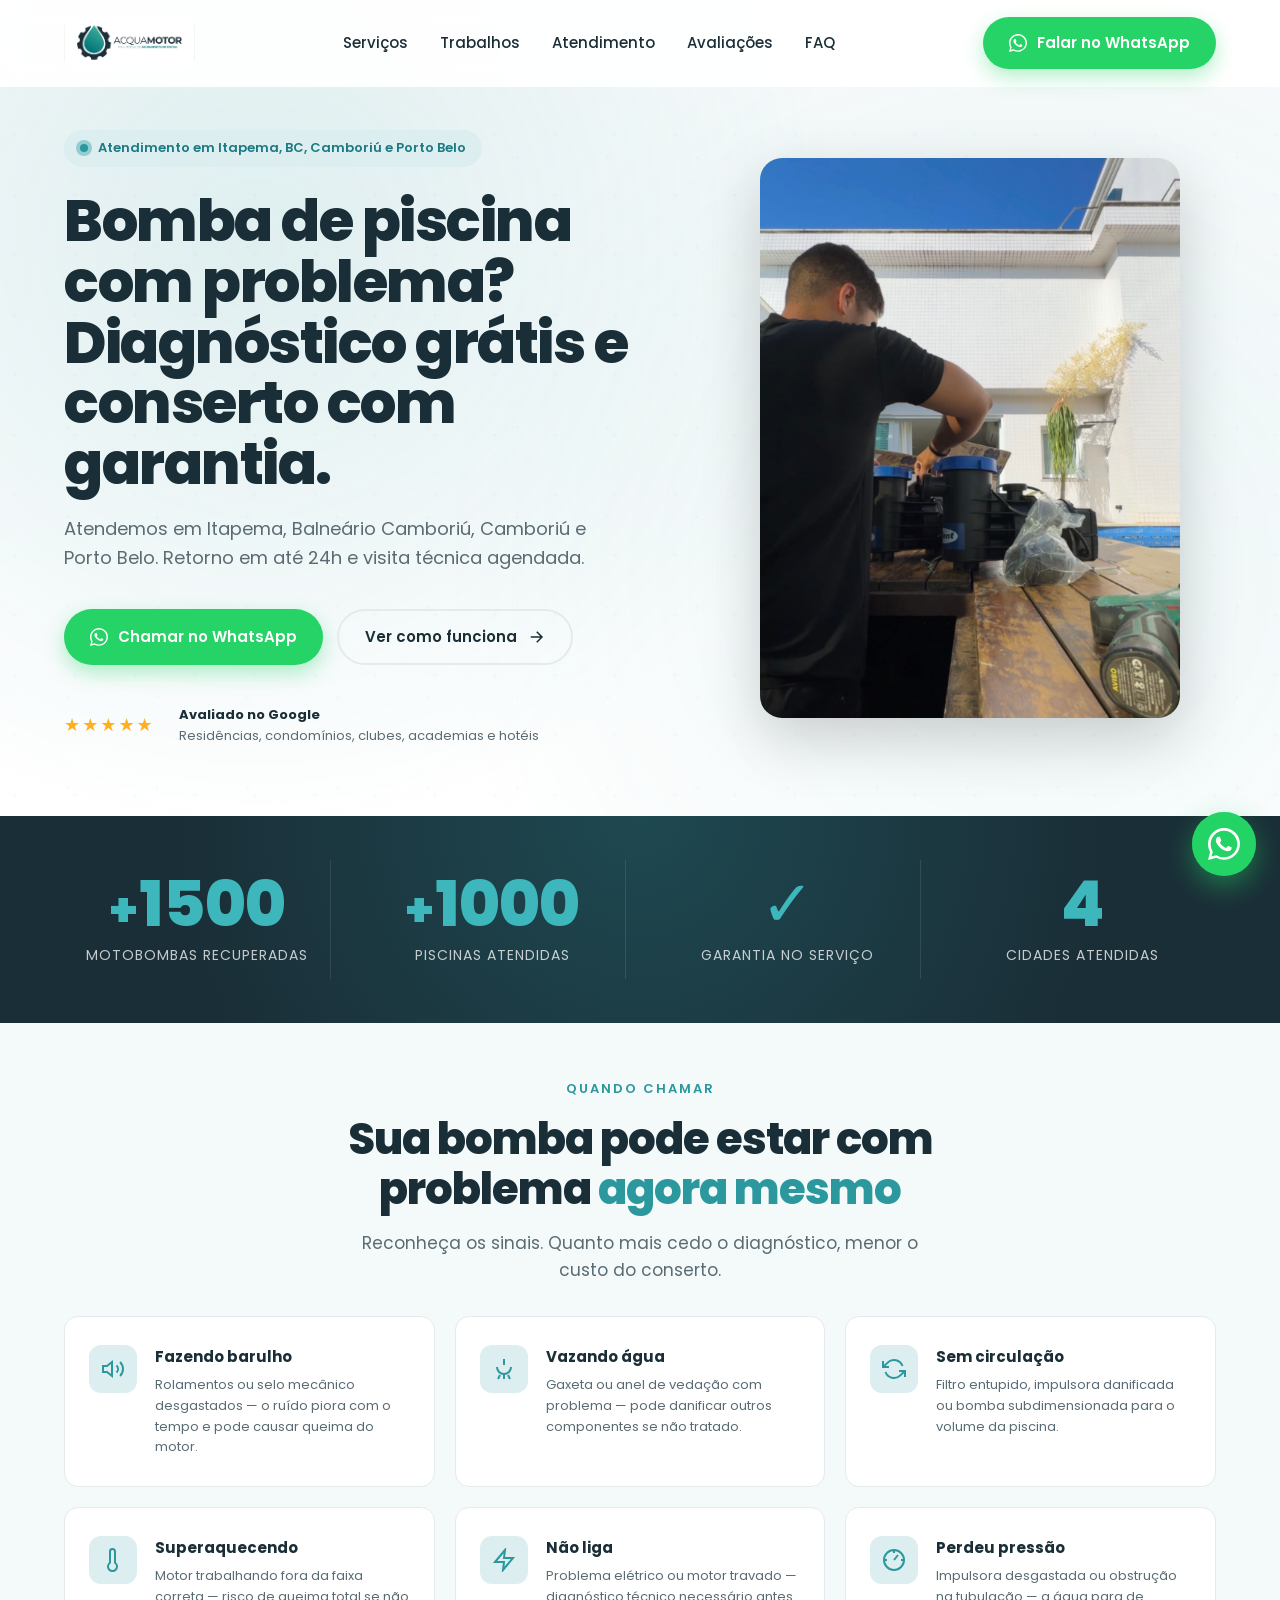
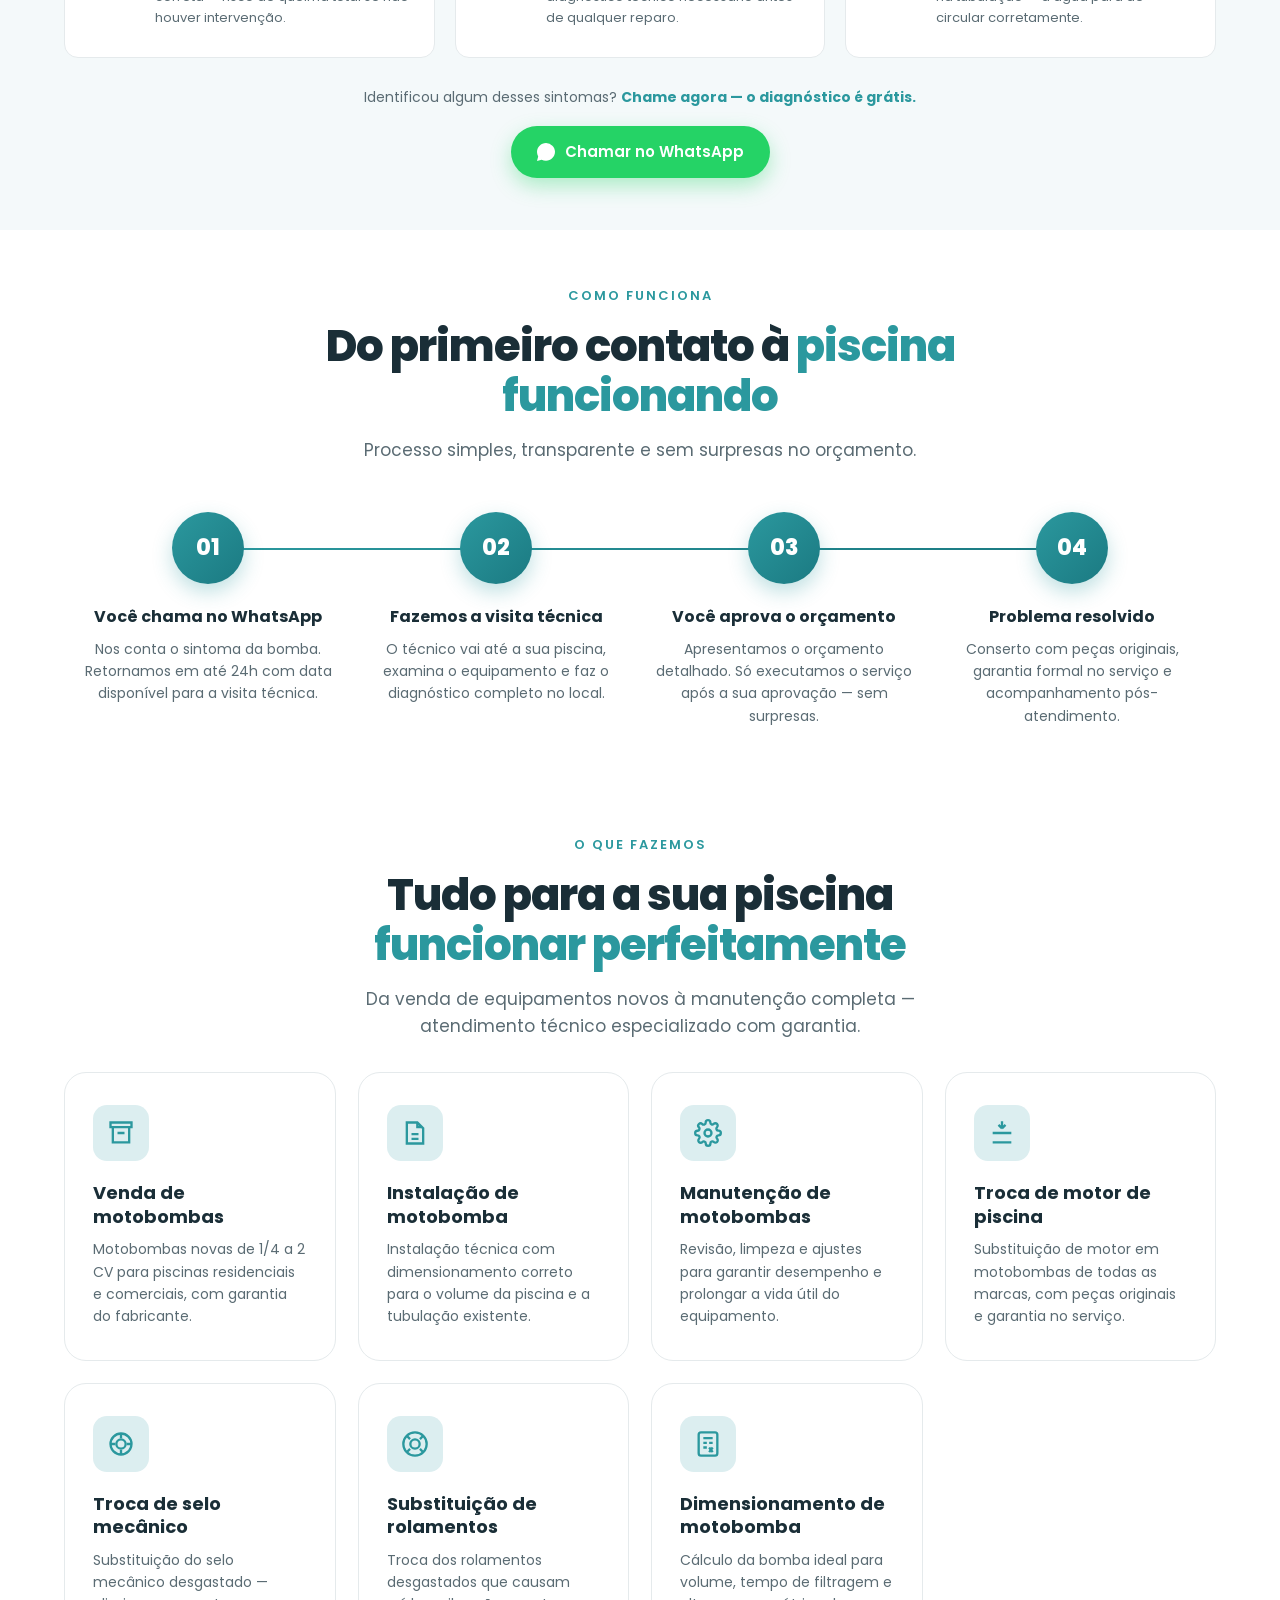
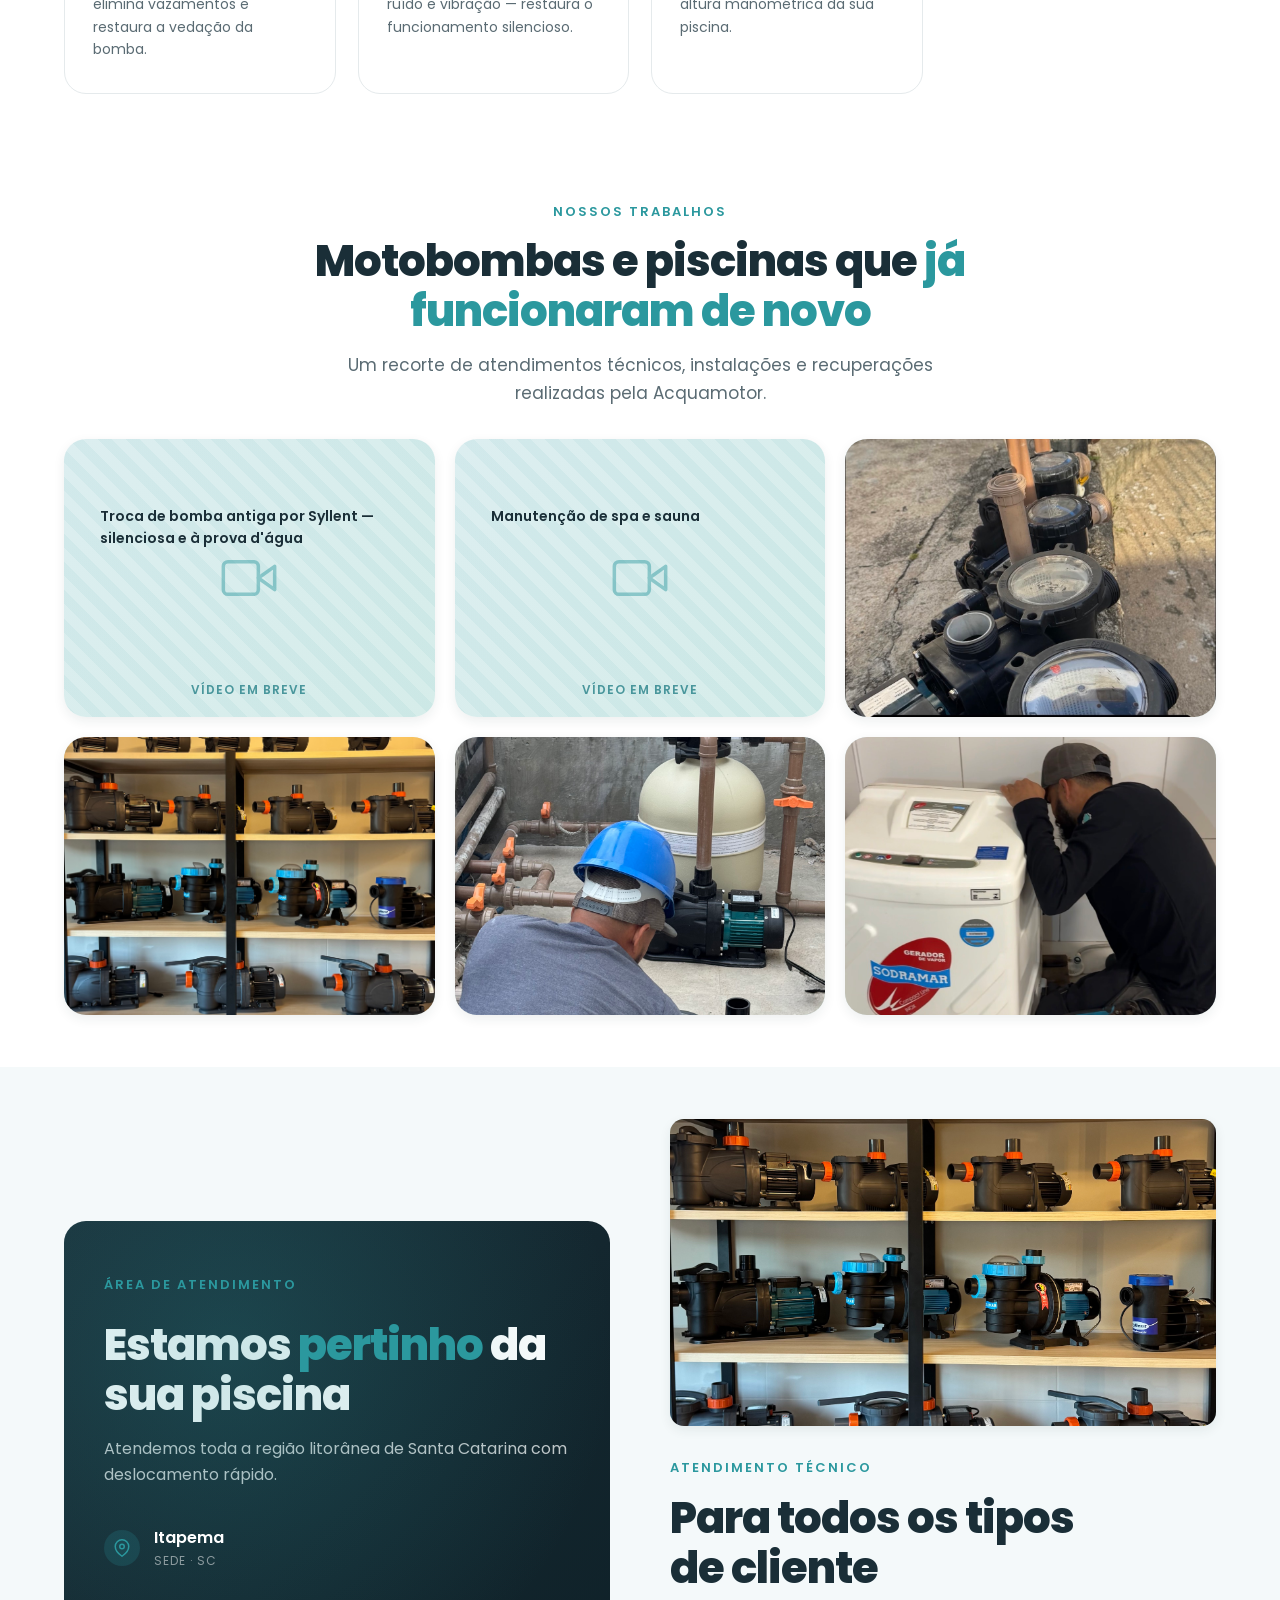
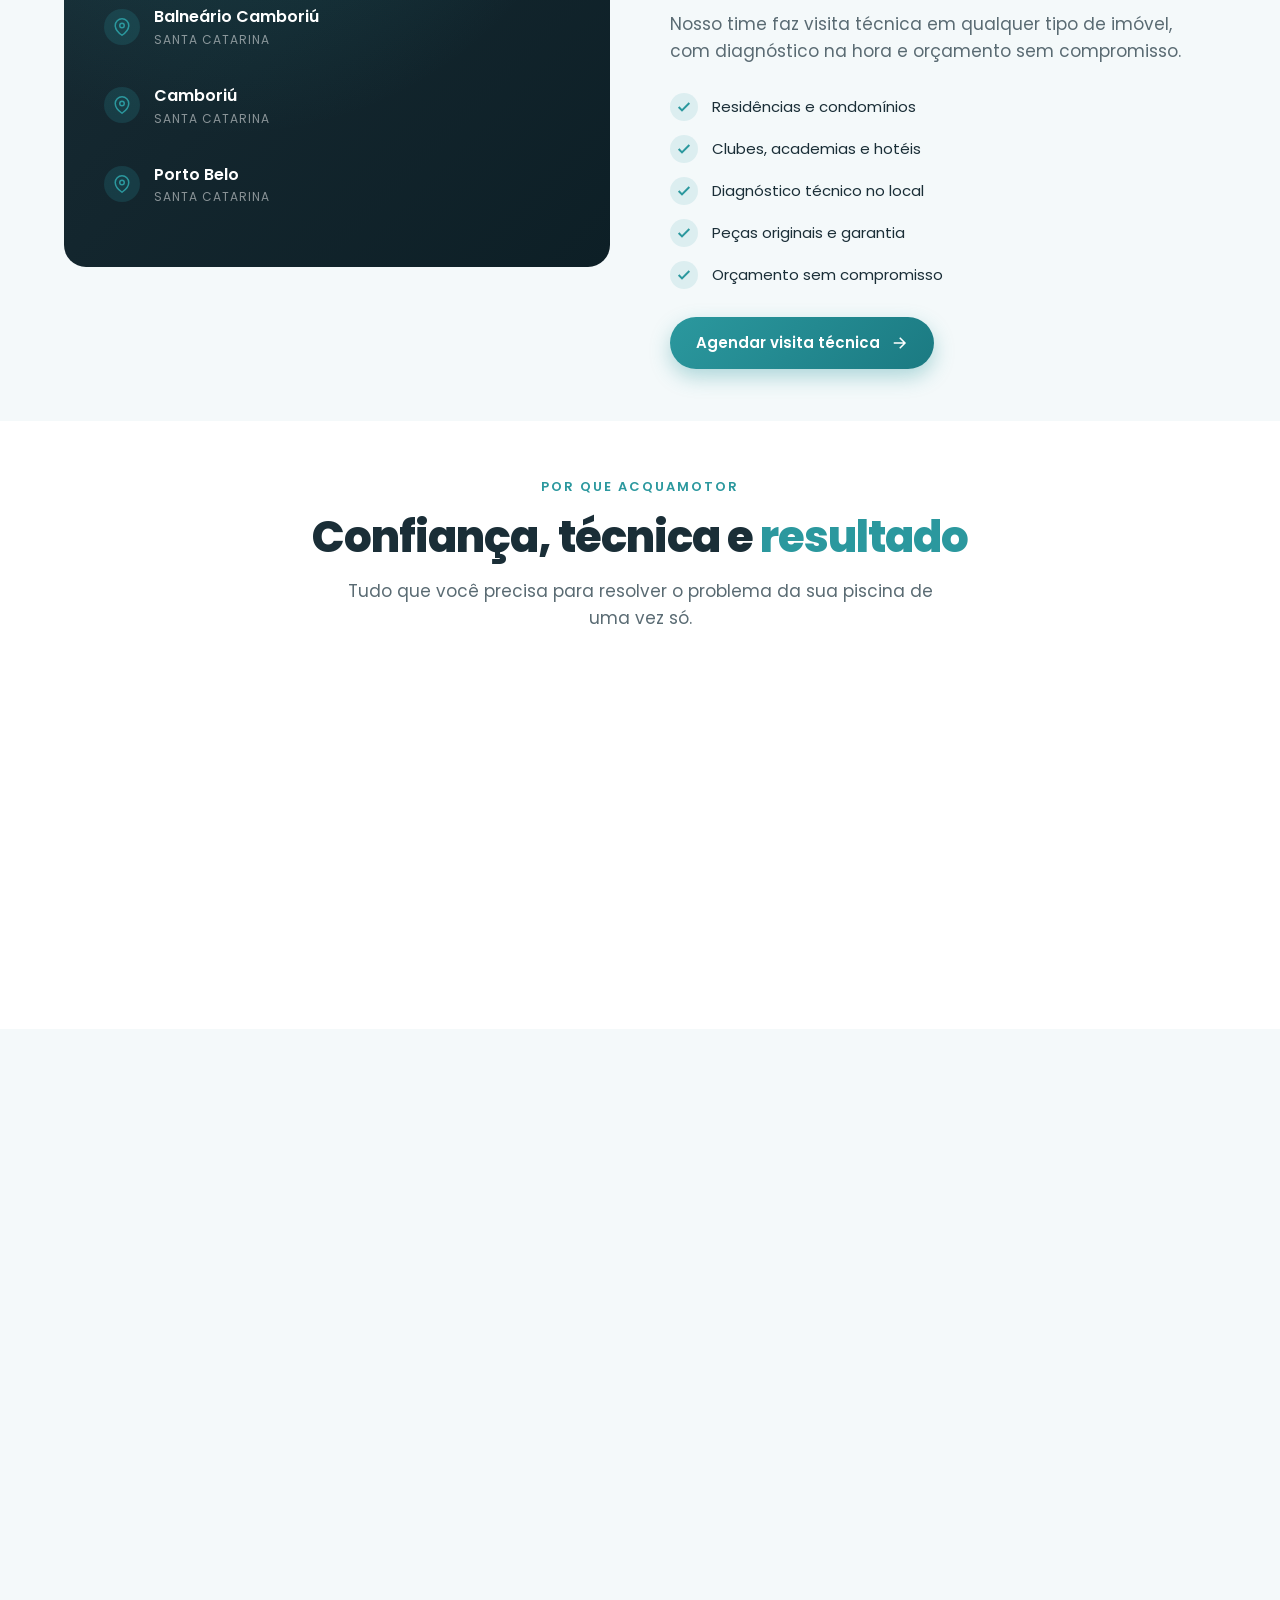
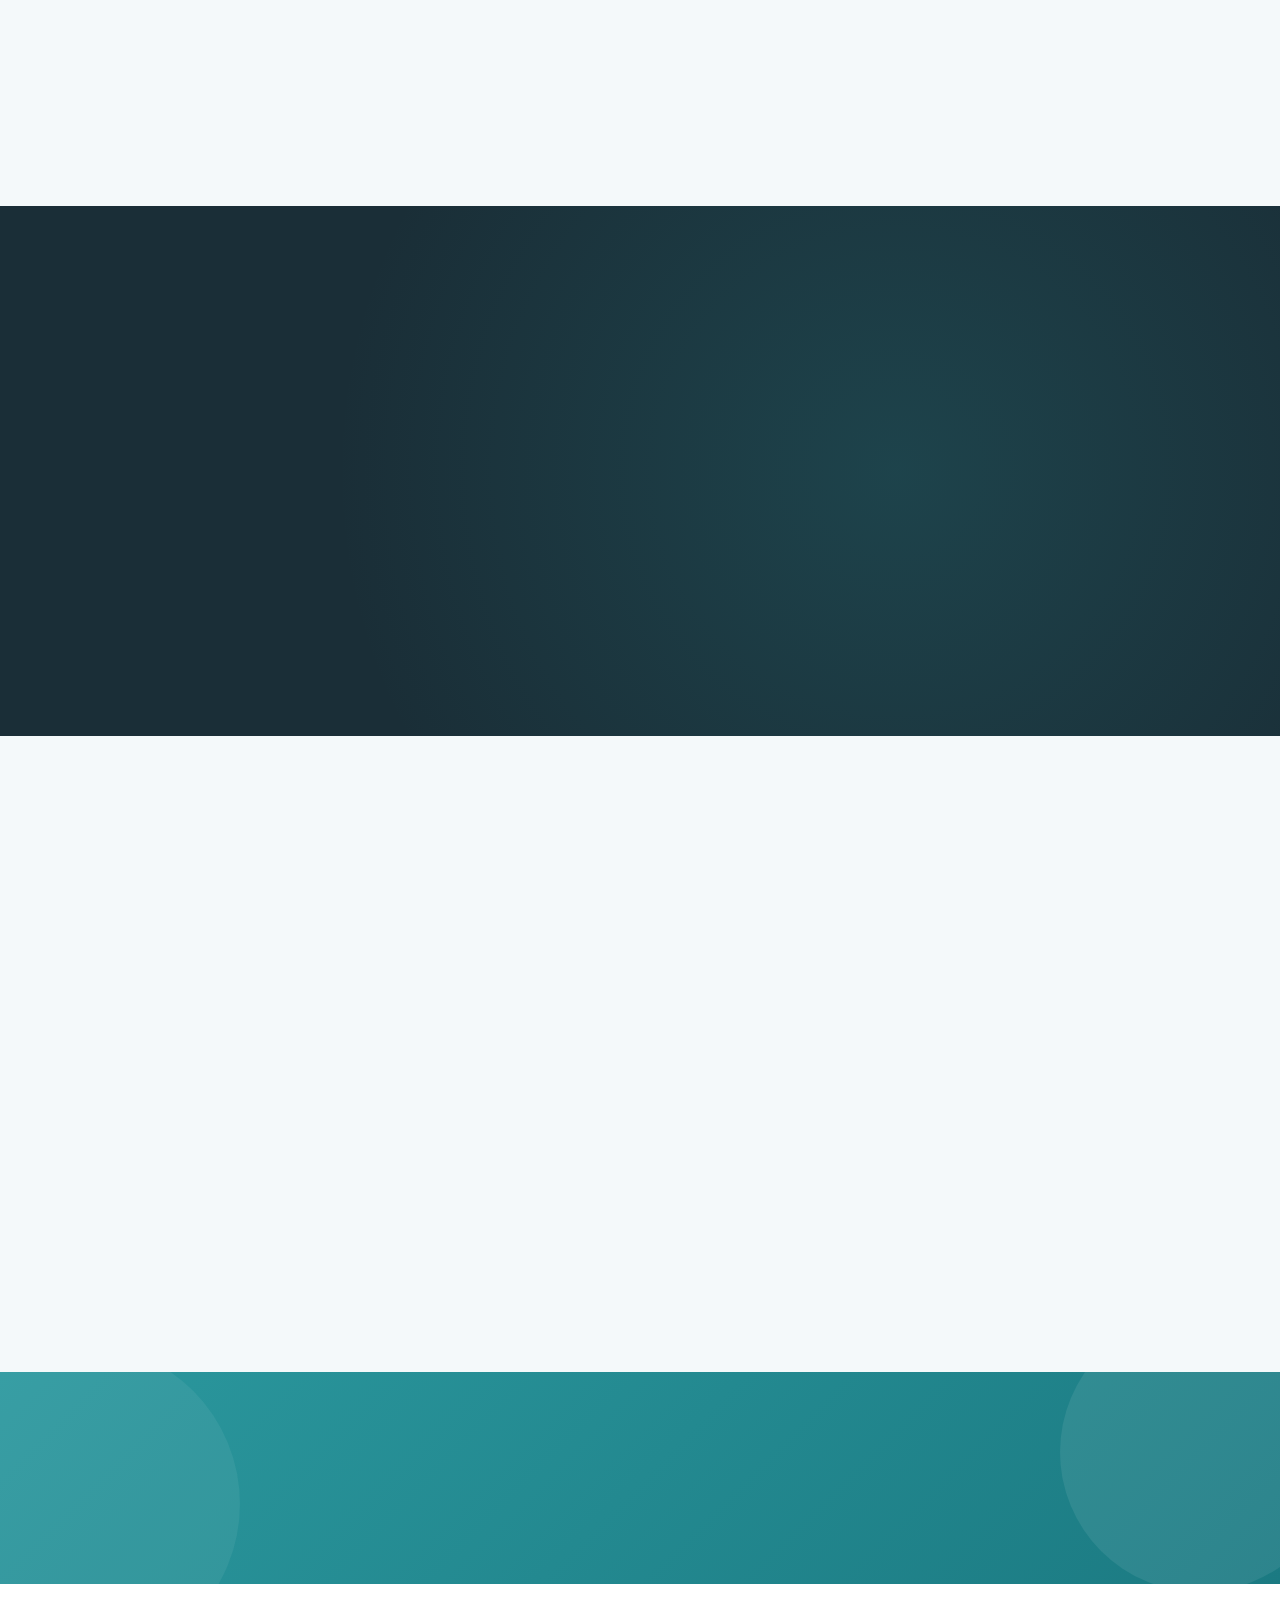
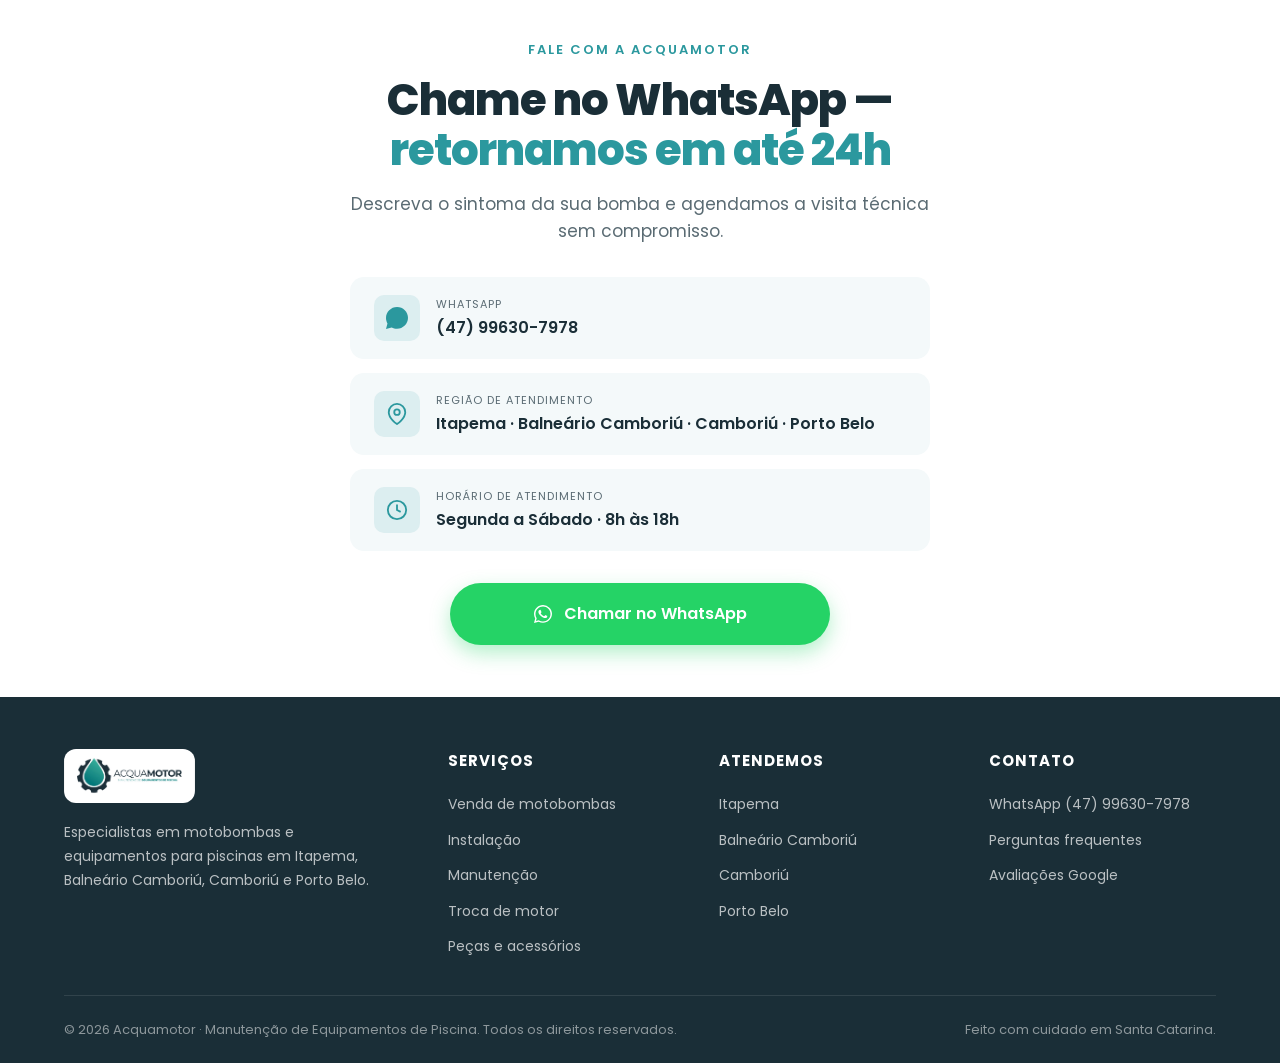
==== index.html @ c67db16c "feat: FAQ in 2-column grid layout Questions displayed side by side (2 per row) on desktop, single co" ====
<!DOCTYPE html>
<html lang="pt-BR">
<head>
<meta charset="UTF-8" />
<meta name="viewport" content="width=device-width, initial-scale=1.0" />

<!-- ====== SEO PRIMARY ====== -->
<title>Conserto de Bomba de Piscina em Itapema e Litoral de SC | Acquamotor</title>
<meta name="description" content="A Acquamotor conserta, troca e faz manutenção de bombas de piscina em Itapema, Balneário Camboriú, Camboriú e Porto Belo. Diagnóstico grátis, orçamento sem compromisso e garantia no serviço. Chame agora." />
<meta name="keywords" content="motobomba piscina, bomba piscina Itapema, manutenção piscina Balneário Camboriú, assistência técnica piscina, Syllent, troca de bomba piscina, conserto bomba piscina, manutenção spa, manutenção sauna, piscina Porto Belo, piscina Camboriú, bomba silenciosa piscina, Acquamotor" />
<meta name="author" content="Acquamotor LTDA" />
<meta name="robots" content="index, follow, max-image-preview:large, max-snippet:-1, max-video-preview:-1" />
<meta name="googlebot" content="index, follow" />
<meta name="language" content="Portuguese" />
<meta name="revisit-after" content="7 days" />
<link rel="canonical" href="https://acquamotor.com.br/" />

<!-- ====== GEO TAGS ====== -->
<meta name="geo.region" content="BR-SC" />
<meta name="geo.placename" content="Itapema" />
<meta name="geo.position" content="-27.0908;-48.6112" />
<meta name="ICBM" content="-27.0908, -48.6112" />

<!-- ====== OPEN GRAPH (FACEBOOK / WHATSAPP) ====== -->
<meta property="og:type" content="website" />
<meta property="og:site_name" content="Acquamotor" />
<meta property="og:locale" content="pt_BR" />
<meta property="og:url" content="https://acquamotor.com.br/" />
<meta property="og:title" content="Acquamotor · Motobombas e Manutenção de Piscinas em Itapema e Região" />
<meta property="og:description" content="Especialistas em motobombas Syllent, manutenção e conserto de piscinas, spas e saunas. Atendimento ágil em Itapema, Balneário Camboriú, Camboriú e Porto Belo." />
<meta property="og:image" content="https://acquamotor.com.br/logo.png" />
<meta property="og:image:alt" content="Acquamotor — assistência técnica de motobombas para piscinas" />
<meta property="og:image:width" content="1200" />
<meta property="og:image:height" content="630" />

<!-- ====== TWITTER CARD ====== -->
<meta name="twitter:card" content="summary_large_image" />
<meta name="twitter:title" content="Acquamotor · Motobombas e Manutenção de Piscinas em Itapema e Região" />
<meta name="twitter:description" content="Especialistas em motobombas Syllent, manutenção e conserto de piscinas, spas e saunas. Atendimento ágil em Itapema e região." />
<meta name="twitter:image" content="https://acquamotor.com.br/logo.png" />

<!-- ====== FAVICON ====== -->
<link rel="icon" type="image/svg+xml" href="/favicon.svg" />
<link rel="apple-touch-icon" href="/logo.png" />

<!-- ====== STRUCTURED DATA: LOCAL BUSINESS ====== -->
<script type="application/ld+json">
{
  "@context": "https://schema.org",
  "@type": "LocalBusiness",
  "@id": "https://acquamotor.com.br/#business",
  "name": "Acquamotor",
  "legalName": "Acquamotor LTDA",
  "description": "Assistência técnica e venda de motobombas Syllent para piscinas, spas e saunas. Instalação, troca, conserto e manutenção preventiva com garantia em Itapema, Balneário Camboriú, Camboriú e Porto Belo.",
  "url": "https://acquamotor.com.br/",
  "logo": "https://acquamotor.com.br/logo.png",
  "image": "https://acquamotor.com.br/logo.png",
  "telephone": "+55-47-99630-7978",
  "priceRange": "$$",
  "address": {
    "@type": "PostalAddress",
    "streetAddress": "Bairro Ilhota",
    "addressLocality": "Itapema",
    "addressRegion": "SC",
    "postalCode": "88220-000",
    "addressCountry": "BR"
  },
  "geo": {
    "@type": "GeoCoordinates",
    "latitude": -27.0908,
    "longitude": -48.6112
  },
  "areaServed": [
    { "@type": "City", "name": "Itapema" },
    { "@type": "City", "name": "Balneário Camboriú" },
    { "@type": "City", "name": "Camboriú" },
    { "@type": "City", "name": "Porto Belo" },
    { "@type": "City", "name": "Bombinhas" }
  ],
  "openingHoursSpecification": [
    {
      "@type": "OpeningHoursSpecification",
      "dayOfWeek": ["Monday","Tuesday","Wednesday","Thursday","Friday"],
      "opens": "08:00",
      "closes": "18:00"
    },
    {
      "@type": "OpeningHoursSpecification",
      "dayOfWeek": "Saturday",
      "opens": "08:00",
      "closes": "12:00"
    }
  ],
  "sameAs": [
    "https://wa.me/5547996307978"
  ],
  "hasOfferCatalog": {
    "@type": "OfferCatalog",
    "name": "Serviços Acquamotor",
    "itemListElement": [
      {
        "@type": "Offer",
        "itemOffered": {
          "@type": "Service",
          "name": "Troca e instalação de motobomba Syllent para piscinas",
          "description": "Substituição de bombas antigas por modelos Syllent — silenciosos e à prova d'água, com garantia."
        }
      },
      {
        "@type": "Offer",
        "itemOffered": {
          "@type": "Service",
          "name": "Manutenção preventiva de piscinas",
          "description": "Plano preventivo periódico para piscinas residenciais e de condomínios."
        }
      },
      {
        "@type": "Offer",
        "itemOffered": {
          "@type": "Service",
          "name": "Manutenção de spa e sauna",
          "description": "Assistência técnica de spas e saunas, incluindo troca de aquecedores, bombas e sistemas."
        }
      },
      {
        "@type": "Offer",
        "itemOffered": {
          "@type": "Service",
          "name": "Conserto de motobombas",
          "description": "Diagnóstico e reparo de motobombas para piscinas com peças originais."
        }
      }
    ]
  },
  "aggregateRating": {
    "@type": "AggregateRating",
    "ratingValue": "5.0",
    "reviewCount": "27",
    "bestRating": "5",
    "worstRating": "1"
  }
}
</script>

<!-- ====== STRUCTURED DATA: FAQ ====== -->
<script type="application/ld+json">
{
  "@context": "https://schema.org",
  "@type": "FAQPage",
  "mainEntity": [
    {
      "@type": "Question",
      "name": "A bomba da minha piscina está fazendo barulho. O que pode ser?",
      "acceptedAnswer": {
        "@type": "Answer",
        "text": "Ruído na bomba geralmente indica rolamentos desgastados, selo mecânico com folga ou cavitação. O diagnóstico correto só é feito com análise técnica. Chame a Acquamotor — identificamos o problema antes de orçar qualquer peça."
      }
    },
    {
      "@type": "Question",
      "name": "Qual é o prazo para atender em Itapema e Balneário Camboriú?",
      "acceptedAnswer": {
        "@type": "Answer",
        "text": "Retornamos pelo WhatsApp em até 24h e agendamos a visita conforme disponibilidade da agenda. Na maioria dos casos atendemos em poucos dias."
      }
    },
    {
      "@type": "Question",
      "name": "O conserto compensa ou é melhor comprar uma bomba nova?",
      "acceptedAnswer": {
        "@type": "Answer",
        "text": "Depende da avaliação técnica. Se os danos forem nos rolamentos ou no selo mecânico, o conserto costuma ser muito mais barato. Se o motor estiver queimado, uma bomba nova pode ser mais vantajosa. A Acquamotor faz o diagnóstico e apresenta as duas opções antes de você decidir."
      }
    },
    {
      "@type": "Question",
      "name": "Vocês atendem condomínios e hotéis, não só residências?",
      "acceptedAnswer": {
        "@type": "Answer",
        "text": "Sim. Atendemos piscinas de residências, condomínios, clubes, academias, pousadas e hotéis em Itapema, Balneário Camboriú, Camboriú e Porto Belo."
      }
    },
    {
      "@type": "Question",
      "name": "O que é o Plano Preventivo e como funciona?",
      "acceptedAnswer": {
        "@type": "Answer",
        "text": "É uma visita técnica periódica para verificar o estado dos equipamentos (bomba, filtro, hidráulica) antes que qualquer problema apareça. O plano inclui relatório técnico, preços diferenciados em manutenções e prioridade no atendimento."
      }
    },
    {
      "@type": "Question",
      "name": "Quanto tempo leva o conserto de uma bomba?",
      "acceptedAnswer": {
        "@type": "Answer",
        "text": "A maioria dos consertos é feita em 1 a 3 dias úteis após o diagnóstico e a aprovação do orçamento. Peças em estoque costumam sair no mesmo dia."
      }
    },
    {
      "@type": "Question",
      "name": "Tem garantia no serviço?",
      "acceptedAnswer": {
        "@type": "Answer",
        "text": "Sim. Todos os serviços executados pela Acquamotor têm garantia formal. Trabalhamos com peças originais e técnicos especializados."
      }
    },
    {
      "@type": "Question",
      "name": "Como faço para solicitar uma visita técnica?",
      "acceptedAnswer": {
        "@type": "Answer",
        "text": "Basta chamar no WhatsApp (47) 99630-7978. Você descreve o sintoma, agendamos a visita e fazemos o diagnóstico no local sem compromisso."
      }
    }
  ]
}
</script>

<link rel="preconnect" href="https://fonts.googleapis.com" />
<link rel="preconnect" href="https://fonts.gstatic.com" crossorigin />
<link href="https://fonts.googleapis.com/css2?family=Poppins:wght@300;400;500;600;700;800&display=swap" rel="stylesheet" />

<style>
  :root {
    --dark: #1A2E37;
    --dark-80: rgba(26, 46, 55, 0.85);
    --dark-40: rgba(26, 46, 55, 0.4);
    /* Paleta extraída da logo: teal puxando pro azul-ciano */
    --teal: #2B989E;
    --teal-dark: #1B7A82;
    --teal-light: #DCEEF0;
    --teal-lighter: #3DB6BC;
    --white: #FFFFFF;
    --bg: #F4F9FA;
    --gray: #5A6B73;
    --gray-light: #E5EAEC;
    --whatsapp: #25D366;
    --whatsapp-dark: #128C7E;
    --shadow-sm: 0 4px 12px rgba(26, 46, 55, 0.08);
    --shadow-md: 0 12px 32px rgba(26, 46, 55, 0.12);
    --shadow-lg: 0 24px 60px rgba(26, 46, 55, 0.18);
    --shadow-teal: 0 10px 25px rgba(43, 152, 158, 0.35);
    --radius: 14px;
    --radius-lg: 22px;
  }

  * { margin: 0; padding: 0; box-sizing: border-box; }

  html { scroll-behavior: smooth; }

  body {
    font-family: 'Poppins', system-ui, -apple-system, sans-serif;
    color: var(--dark);
    background: var(--white);
    line-height: 1.6;
    overflow-x: hidden;
  }

  img { max-width: 100%; display: block; }

  a { color: inherit; text-decoration: none; }

  .container {
    width: 100%;
    max-width: 1200px;
    margin: 0 auto;
    padding: 0 24px;
  }

  /* ====== HEADER ====== */
  header {
    position: fixed;
    top: 0; left: 0; right: 0;
    z-index: 100;
    padding: 16px 0;
    background: rgba(255, 255, 255, 0.92);
    backdrop-filter: blur(12px);
    -webkit-backdrop-filter: blur(12px);
    border-bottom: 1px solid transparent;
    transition: all .3s ease;
  }
  header.scrolled {
    padding: 10px 0;
    border-bottom-color: rgba(26, 46, 55, 0.08);
    box-shadow: var(--shadow-sm);
  }
  .nav {
    display: flex;
    align-items: center;
    justify-content: space-between;
    gap: 32px;
  }
  .logo {
    display: flex;
    align-items: center;
    gap: 12px;
    font-weight: 800;
    font-size: 22px;
    letter-spacing: -0.5px;
  }
  .logo { transition: transform .3s; }
  .logo:hover { transform: translateY(-1px); }
  .logo .logo-img {
    height: 54px;
    width: auto;
    max-width: 240px;
    display: block;
    border-radius: 12px;
    transition: transform .3s;
  }
  /* SVG logo mostrado por padrão (e fica como fallback caso logo.png falhe).
     Quando logo.png carrega com sucesso, o próximo sibling CSS abaixo esconde a SVG. */
  .logo .logo-svg {
    height: 54px;
    width: auto;
    max-width: 240px;
    display: block;
    transition: transform .3s;
  }
  /* Se a imagem carregou (nenhum inline display:none aplicado), esconde a SVG embutida */
  .logo .logo-img:not([style*="display: none"]) + .logo-svg { display: none; }
  .logo:hover .logo-img,
  .logo:hover .logo-svg { transform: scale(1.02); }
  /* Logo no rodapé mantém as cores originais; se a logo tiver partes escuras
     que somem no fundo preto, troque para: filter: brightness(1.15) contrast(1.05); */
  footer .logo .logo-img-light { filter: none; }
  .logo .logo-mark svg { width: 22px; height: 22px; fill: var(--white); }
  .logo .brand {
    display: flex; flex-direction: column; line-height: 1;
  }
  .logo .brand .name { font-weight: 800; color: var(--dark); font-size: 20px; }
  .logo .brand .name span { color: var(--teal); }
  .logo .brand .tagline { font-size: 10px; color: var(--gray); font-weight: 500; letter-spacing: 1px; text-transform: uppercase; margin-top: 2px; }

  .nav-links {
    display: flex;
    align-items: center;
    gap: 32px;
    list-style: none;
  }
  .nav-links a {
    font-weight: 500;
    font-size: 15px;
    color: var(--dark);
    position: relative;
    transition: color .2s;
  }
  .nav-links a::after {
    content: "";
    position: absolute;
    left: 0; bottom: -6px;
    width: 0; height: 2px;
    background: var(--teal);
    transition: width .3s ease;
  }
  .nav-links a:hover { color: var(--teal); }
  .nav-links a:hover::after { width: 100%; }

  .btn {
    display: inline-flex;
    align-items: center;
    gap: 10px;
    padding: 14px 26px;
    border-radius: 999px;
    font-family: inherit;
    font-weight: 600;
    font-size: 15px;
    cursor: pointer;
    border: none;
    transition: all .3s cubic-bezier(.2,.8,.2,1);
    position: relative;
    overflow: hidden;
  }
  .btn-whatsapp {
    background: var(--whatsapp);
    color: var(--white);
    box-shadow: 0 8px 20px rgba(37, 211, 102, 0.35);
  }
  .btn-whatsapp:hover {
    transform: translateY(-2px);
    box-shadow: 0 14px 28px rgba(37, 211, 102, 0.45);
    background: var(--whatsapp-dark);
  }
  .btn-primary {
    background: linear-gradient(135deg, var(--teal) 0%, var(--teal-dark) 100%);
    color: var(--white);
    box-shadow: 0 8px 20px rgba(43, 152, 158, 0.35);
  }
  .btn-primary:hover {
    transform: translateY(-2px);
    box-shadow: 0 14px 28px rgba(43, 152, 158, 0.45);
  }
  .btn-outline {
    background: transparent;
    color: var(--dark);
    border: 2px solid var(--gray-light);
  }
  .btn-outline:hover {
    border-color: var(--teal);
    color: var(--teal);
    transform: translateY(-2px);
  }
  .btn svg { width: 18px; height: 18px; }

  .mobile-toggle {
    display: none;
    width: 44px; height: 44px;
    border-radius: 10px;
    border: 1px solid var(--gray-light);
    background: var(--white);
    cursor: pointer;
    align-items: center; justify-content: center;
  }
  .mobile-toggle svg { width: 22px; height: 22px; color: var(--dark); }

  /* ====== HERO ====== */
  .hero {
    position: relative;
    padding: 130px 0 70px;
    background:
      radial-gradient(circle at 20% 30%, rgba(43, 152, 158, 0.12) 0%, transparent 50%),
      radial-gradient(circle at 80% 70%, rgba(43, 152, 158, 0.08) 0%, transparent 50%),
      linear-gradient(180deg, #F5F9FA 0%, #FFFFFF 100%);
    overflow: hidden;
  }
  .hero::before {
    content: "";
    position: absolute;
    inset: 0;
    background-image:
      radial-gradient(circle at 25% 25%, rgba(43, 152, 158, 0.06) 2px, transparent 2px),
      radial-gradient(circle at 75% 75%, rgba(27, 122, 130, 0.04) 2px, transparent 2px);
    background-size: 60px 60px, 90px 90px;
    opacity: .5;
    animation: shift 25s linear infinite;
  }
  @keyframes shift {
    from { background-position: 0 0, 0 0; }
    to { background-position: 60px 60px, -90px 90px; }
  }

  .hero-grid {
    position: relative;
    z-index: 2;
    display: grid;
    grid-template-columns: 1.1fr .9fr;
    gap: 60px;
    align-items: center;
  }

  .hero-badge {
    display: inline-flex;
    align-items: center;
    gap: 10px;
    padding: 8px 16px;
    border-radius: 999px;
    background: var(--teal-light);
    color: var(--teal-dark);
    font-size: 13px;
    font-weight: 600;
    margin-bottom: 24px;
    animation: fadeInDown .8s ease;
  }
  .hero-badge .pulse-dot {
    width: 8px; height: 8px;
    background: var(--teal);
    border-radius: 50%;
    position: relative;
  }
  .hero-badge .pulse-dot::after {
    content: "";
    position: absolute; inset: -4px;
    border-radius: 50%;
    background: var(--teal);
    opacity: .4;
    animation: pulse 2s infinite;
  }
  @keyframes pulse {
    0% { transform: scale(.7); opacity: .6; }
    70% { transform: scale(1.4); opacity: 0; }
    100% { transform: scale(1.4); opacity: 0; }
  }

  h1 {
    font-size: clamp(36px, 5vw, 58px);
    font-weight: 800;
    line-height: 1.05;
    letter-spacing: -1.5px;
    color: var(--dark);
    margin-bottom: 20px;
    animation: fadeInUp .8s ease .1s backwards;
  }
  h1 .accent {
    background: linear-gradient(90deg, var(--teal) 0%, var(--teal-dark) 100%);
    -webkit-background-clip: text;
    background-clip: text;
    color: transparent;
    position: relative;
  }

  .hero-sub {
    font-size: 18px;
    color: var(--gray);
    margin-bottom: 36px;
    max-width: 540px;
    animation: fadeInUp .8s ease .2s backwards;
  }

  .hero-ctas {
    display: flex;
    flex-wrap: wrap;
    gap: 14px;
    animation: fadeInUp .8s ease .3s backwards;
  }

  .hero-trust {
    display: flex;
    align-items: center;
    gap: 24px;
    margin-top: 40px;
    animation: fadeInUp .8s ease .4s backwards;
  }
  .hero-trust .stars { color: #FFB020; letter-spacing: 2px; font-size: 18px; }
  .hero-trust .trust-text { font-size: 13px; color: var(--gray); }
  .hero-trust .trust-text strong { color: var(--dark); }

  /* Hero Visual */
  .hero-visual {
    position: relative;
    animation: fadeIn 1s ease .4s backwards;
  }
  .droplet-stage {
    position: relative;
    width: 100%;
    aspect-ratio: 1;
    max-width: 460px;
    margin: 0 auto;
  }
  .gear-bg {
    position: absolute;
    inset: 0;
    animation: rotate 40s linear infinite;
  }
  @keyframes rotate { to { transform: rotate(360deg); } }

  .droplet {
    position: absolute;
    top: 50%; left: 50%;
    width: 55%; height: 70%;
    transform: translate(-50%, -50%);
    background: linear-gradient(180deg, var(--teal) 0%, var(--teal-dark) 100%);
    border-radius: 50% 50% 50% 50% / 60% 60% 40% 40%;
    border-top-left-radius: 50%;
    border-top-right-radius: 50%;
    border-bottom-left-radius: 50%;
    border-bottom-right-radius: 50%;
    box-shadow: inset 0 -20px 40px rgba(0,0,0,0.1), 0 30px 60px rgba(43, 152, 158, 0.35);
    animation: float 4s ease-in-out infinite;
    overflow: hidden;
  }
  .droplet::before {
    content: "";
    position: absolute;
    top: 0; left: 0; right: 0;
    height: 50%;
    background: linear-gradient(180deg, rgba(255,255,255,0.3) 0%, transparent 100%);
    border-radius: 50%;
  }
  .droplet::after {
    content: "";
    position: absolute;
    top: 15%; left: 20%;
    width: 30%; height: 30%;
    background: rgba(255, 255, 255, 0.4);
    border-radius: 50%;
    filter: blur(8px);
  }
  .droplet {
    width: 50%; height: 65%;
    border-radius: 50%;
    clip-path: path('M 100,0 C 150,80 200,130 200,180 C 200,240 160,280 100,280 C 40,280 0,240 0,180 C 0,130 50,80 100,0');
  }

  /* Better droplet using SVG */
  .droplet-svg {
    position: absolute;
    top: 50%; left: 50%;
    width: 55%;
    transform: translate(-50%, -50%);
    animation: float 4s ease-in-out infinite;
    filter: drop-shadow(0 30px 50px rgba(43, 152, 158, 0.35));
    z-index: 2;
  }

  @keyframes float {
    0%, 100% { transform: translate(-50%, -50%) translateY(0); }
    50% { transform: translate(-50%, -50%) translateY(-15px); }
  }

  .bubble {
    position: absolute;
    bottom: -30px;
    border-radius: 50%;
    background: linear-gradient(135deg, rgba(43, 152, 158, 0.4), rgba(43, 152, 158, 0.1));
    animation: bubble-up 6s ease-in infinite;
  }
  .bubble.b1 { width: 14px; height: 14px; left: 15%; animation-delay: 0s; }
  .bubble.b2 { width: 20px; height: 20px; left: 75%; animation-delay: 1s; }
  .bubble.b3 { width: 10px; height: 10px; left: 35%; animation-delay: 2s; }
  .bubble.b4 { width: 16px; height: 16px; left: 60%; animation-delay: 3s; }
  .bubble.b5 { width: 12px; height: 12px; left: 85%; animation-delay: 1.5s; }
  @keyframes bubble-up {
    0% { transform: translateY(0) scale(.6); opacity: 0; }
    10% { opacity: .8; }
    100% { transform: translateY(-500px) scale(1); opacity: 0; }
  }

  /* ====== STATS ====== */
  .stats {
    background: var(--dark);
    color: var(--white);
    padding: 44px 0;
    position: relative;
    overflow: hidden;
  }
  .stats::before {
    content: "";
    position: absolute;
    inset: 0;
    background: radial-gradient(circle at 50% 0%, rgba(43, 152, 158, 0.25), transparent 70%);
    pointer-events: none;
  }
  .stats-grid {
    display: grid;
    grid-template-columns: repeat(4, minmax(160px, 280px));
    gap: 28px;
    justify-content: center;
    position: relative;
    z-index: 2;
  }
  .stat {
    text-align: center;
    padding: 12px 20px;
    border-right: 1px solid rgba(255,255,255,0.1);
  }
  .stat:last-child { border-right: none; }
  .stat .num {
    font-size: clamp(42px, 5vw, 64px);
    font-weight: 800;
    color: var(--teal-lighter);
    line-height: 1;
    letter-spacing: -1px;
  }
  .stat .num .suffix { font-size: 0.6em; }
  .stat .num .prefix { font-size: 0.75em; margin-right: 2px; }
  .stat .num .stat-stars { color: #FFB020; margin-left: 6px; font-size: 0.55em; vertical-align: middle; }
  .stat .label {
    font-size: 14px;
    color: rgba(255,255,255,0.75);
    margin-top: 8px;
    text-transform: uppercase;
    letter-spacing: 1px;
  }

  /* ====== SECTIONS ====== */
  section {
    padding: 52px 0;
    position: relative;
  }
  section.alt { background: var(--bg); }

  .section-head {
    text-align: center;
    max-width: 720px;
    margin: 0 auto 32px;
  }
  .eyebrow {
    display: inline-flex;
    align-items: center;
    gap: 8px;
    font-size: 13px;
    font-weight: 600;
    color: var(--teal);
    text-transform: uppercase;
    letter-spacing: 2px;
    margin-bottom: 14px;
  }
  h2 {
    font-size: clamp(30px, 3.4vw, 44px);
    font-weight: 800;
    letter-spacing: -1px;
    line-height: 1.15;
    color: var(--dark);
    margin-bottom: 16px;
  }
  h2 .accent {
    color: var(--teal);
  }
  .section-sub {
    color: var(--gray);
    font-size: 17px;
    max-width: 600px;
    margin: 0 auto;
  }

  /* ====== SERVICES ====== */
  .services-grid {
    display: grid;
    grid-template-columns: repeat(auto-fit, minmax(260px, 1fr));
    gap: 22px;
  }
  .service-card {
    background: var(--white);
    padding: 32px 28px;
    border-radius: var(--radius-lg);
    border: 1px solid var(--gray-light);
    transition: all .4s cubic-bezier(.2,.8,.2,1);
    position: relative;
    overflow: hidden;
    cursor: default;
  }
  .service-card::before {
    content: "";
    position: absolute;
    top: 0; left: 0;
    width: 100%; height: 4px;
    background: linear-gradient(90deg, var(--teal), var(--teal-dark));
    transform: scaleX(0);
    transform-origin: left;
    transition: transform .4s ease;
  }
  .service-card:hover {
    transform: translateY(-8px);
    box-shadow: var(--shadow-lg);
    border-color: transparent;
  }
  .service-card:hover::before { transform: scaleX(1); }
  /* Featured card (Plano preventivo mensal) */
  .service-card-featured {
    background: linear-gradient(160deg, var(--teal) 0%, var(--teal-dark) 100%);
    color: var(--white);
    border-color: transparent;
    box-shadow: 0 14px 30px rgba(43,152,158,0.3);
  }
  .service-card-featured::before {
    background: linear-gradient(90deg, #FFFFFF, rgba(255,255,255,0.4));
    transform: scaleX(1);
    height: 5px;
  }
  .service-card-featured h3 { color: var(--white); }
  .service-card-featured p { color: rgba(255,255,255,0.95); font-weight: 400; }
  .service-card-featured .service-icon {
    background: rgba(255,255,255,0.18);
    color: var(--white);
  }
  .service-card-featured:hover {
    transform: translateY(-10px);
    box-shadow: 0 24px 48px rgba(27,122,130,0.45);
  }
  .service-card-featured:hover .service-icon {
    background: var(--white);
    color: var(--teal);
  }
  .service-badge {
    position: absolute;
    top: 16px; right: 16px;
    background: var(--white);
    color: var(--teal-dark);
    font-size: 11px;
    font-weight: 700;
    padding: 5px 12px;
    border-radius: 999px;
    letter-spacing: .5px;
    box-shadow: 0 4px 10px rgba(0,0,0,0.15);
  }
  .service-icon {
    width: 56px; height: 56px;
    background: var(--teal-light);
    border-radius: 14px;
    display: grid; place-items: center;
    color: var(--teal);
    margin-bottom: 20px;
    transition: all .4s;
  }
  .service-card:hover .service-icon {
    background: var(--teal);
    color: var(--white);
    transform: rotate(-6deg) scale(1.08);
  }
  .service-icon svg { width: 28px; height: 28px; }
  .service-card h3 {
    font-size: 18px;
    font-weight: 700;
    margin-bottom: 10px;
    color: var(--dark);
    line-height: 1.3;
  }
  .service-card p {
    font-size: 14px;
    color: var(--gray);
    line-height: 1.6;
  }

  /* ====== COVERAGE ====== */
  .coverage-wrap {
    display: grid;
    grid-template-columns: 1fr 1fr;
    gap: 60px;
    align-items: center;
  }
  .coverage-visual {
    background: linear-gradient(135deg, var(--dark) 0%, #0d1f26 100%);
    border-radius: var(--radius-lg);
    padding: 50px 40px;
    color: var(--white);
    position: relative;
    overflow: hidden;
    min-height: 460px;
  }
  .coverage-visual::before {
    content: "";
    position: absolute;
    inset: 0;
    background: radial-gradient(circle at 30% 20%, rgba(43, 152, 158, 0.25), transparent 60%);
  }
  .cities-list {
    position: relative;
    z-index: 2;
    display: flex;
    flex-direction: column;
    gap: 14px;
    margin-top: 28px;
  }
  .city-item {
    display: flex;
    align-items: center;
    gap: 14px;
    padding: 10px 0;
    transition: transform .3s;
    cursor: default;
  }
  .city-item:hover {
    transform: translateX(6px);
  }
  .city-item .pin {
    width: 36px; height: 36px;
    border-radius: 50%;
    background: rgba(43, 152, 158, 0.2);
    color: var(--teal);
    display: grid; place-items: center;
    flex-shrink: 0;
  }
  .city-item .pin svg { width: 18px; height: 18px; }
  .city-item .city-name { font-weight: 600; font-size: 16px; }
  .city-item .city-state { font-size: 12px; color: rgba(255,255,255,0.5); text-transform: uppercase; letter-spacing: 1px; }

  .coverage-info ul {
    list-style: none;
    margin-top: 28px;
    display: flex; flex-direction: column; gap: 14px;
  }
  .coverage-info ul li {
    display: flex;
    align-items: center;
    gap: 14px;
    font-size: 15px;
    color: var(--dark);
  }
  .coverage-info ul li .check {
    width: 28px; height: 28px;
    border-radius: 50%;
    background: var(--teal-light);
    color: var(--teal);
    display: grid; place-items: center;
    flex-shrink: 0;
  }
  .coverage-info ul li .check svg { width: 16px; height: 16px; stroke-width: 3; }

  /* Coverage photo (optional team shot) */
  .coverage-photo {
    position: relative;
    width: 100%;
    aspect-ratio: 16 / 9;
    border-radius: var(--radius);
    overflow: hidden;
    margin-bottom: 28px;
    background: linear-gradient(135deg, var(--teal-light) 0%, #d6edea 100%);
    box-shadow: var(--shadow-sm);
  }
  .coverage-photo img {
    width: 100%; height: 100%; object-fit: cover;
    transition: transform .8s;
  }
  .coverage-photo:hover img { transform: scale(1.04); }
  .coverage-photo-badge {
    position: absolute;
    bottom: 14px; left: 14px;
    background: rgba(26,46,55,0.8);
    color: var(--white);
    font-size: 12px;
    font-weight: 600;
    padding: 6px 12px;
    border-radius: 999px;
    backdrop-filter: blur(6px);
    -webkit-backdrop-filter: blur(6px);
  }
  .coverage-photo.coverage-photo-empty {
    background:
      repeating-linear-gradient(45deg, rgba(43,152,158,.08) 0 10px, transparent 10px 20px),
      linear-gradient(135deg, var(--teal-light) 0%, #d6edea 100%);
  }
  .coverage-photo.coverage-photo-empty::before {
    content: "";
    position: absolute; inset: 0;
    background-image: url("data:image/svg+xml;utf8,<svg xmlns='http://www.w3.org/2000/svg' viewBox='0 0 24 24' fill='none' stroke='%232B989E' stroke-width='1.5' stroke-linecap='round' stroke-linejoin='round'><rect x='3' y='3' width='18' height='18' rx='2' ry='2'/><circle cx='8.5' cy='8.5' r='1.5'/><polyline points='21 15 16 10 5 21'/></svg>");
    background-repeat: no-repeat;
    background-position: center;
    background-size: 52px;
    opacity: .4;
  }
  .coverage-photo.coverage-photo-empty .coverage-photo-badge {
    background: rgba(43,152,158,0.85);
  }

  /* ====== WHY ====== */
  .why-grid {
    display: grid;
    grid-template-columns: repeat(auto-fit, minmax(240px, 1fr));
    gap: 28px;
  }
  .why-card {
    text-align: center;
    padding: 40px 28px;
    border-radius: var(--radius-lg);
    background: var(--white);
    border: 1px solid var(--gray-light);
    transition: all .4s;
  }
  .why-card:hover {
    transform: translateY(-6px);
    box-shadow: var(--shadow-md);
    border-color: var(--teal);
  }
  .why-icon {
    width: 76px; height: 76px;
    background: linear-gradient(135deg, var(--teal) 0%, var(--teal-dark) 100%);
    border-radius: 20px;
    color: var(--white);
    display: grid; place-items: center;
    margin: 0 auto 22px;
    box-shadow: 0 10px 22px rgba(43, 152, 158, 0.35);
    transition: transform .4s;
  }
  .why-card:hover .why-icon {
    transform: rotate(-8deg) scale(1.08);
  }
  .why-icon-outline {
    background: transparent;
    border: 2px solid var(--teal);
    color: var(--teal);
    box-shadow: none;
  }
  .why-card:hover .why-icon-outline {
    background: var(--teal-light);
    border-color: var(--teal);
  }
  .why-icon svg { width: 36px; height: 36px; }
  .why-card h3 { font-size: 19px; margin-bottom: 10px; color: var(--dark); }
  .why-card p { font-size: 14px; color: var(--gray); line-height: 1.65; }

  /* ====== HERO IMAGE ====== */
  .hero-img {
    width: 100%;
    aspect-ratio: 3 / 4;
    max-width: 420px;
    margin: 0 auto;
    border-radius: var(--radius-lg);
    object-fit: cover;
    object-position: center 40%;
    display: block;
    box-shadow: 0 20px 60px rgba(0,0,0,.18);
  }
  .hero-image-placeholder {
    width: 100%;
    aspect-ratio: 4 / 3;
    max-width: 460px;
    margin: 0 auto;
    background: #e5e7eb;
    border-radius: var(--radius-lg);
    display: grid;
    place-items: center;
    color: #9ca3af;
    font-size: 13px;
    font-weight: 500;
    text-align: center;
    padding: 20px;
  }

  /* ====== SINTOMAS ====== */
  .sintomas-grid {
    display: grid;
    grid-template-columns: repeat(3, 1fr);
    gap: 20px;
  }
  .sintoma-card {
    background: var(--white);
    border: 1px solid var(--gray-light);
    border-radius: var(--radius);
    padding: 28px 24px;
    display: flex;
    align-items: flex-start;
    gap: 18px;
    transition: all .3s;
  }
  .sintoma-card:hover {
    border-color: var(--teal);
    box-shadow: var(--shadow-sm);
    transform: translateY(-4px);
  }
  .sintoma-icon {
    width: 48px; height: 48px; flex-shrink: 0;
    background: var(--teal-light);
    border-radius: 12px;
    display: grid; place-items: center;
    color: var(--teal);
  }
  .sintoma-icon svg { width: 24px; height: 24px; }
  .sintoma-card h3 { font-size: 15px; font-weight: 700; margin-bottom: 6px; color: var(--dark); }
  .sintoma-card p { font-size: 13px; color: var(--gray); line-height: 1.6; }
  .sintoma-note { text-align: center; margin-top: 28px; color: var(--gray); font-size: 14px; }
  .sintoma-note strong { color: var(--teal); }

  /* ====== COMO FUNCIONA ====== */
  .steps-row {
    display: grid;
    grid-template-columns: repeat(4, 1fr);
    gap: 0;
    position: relative;
    padding-top: 16px;
  }
  .steps-row::before {
    content: "";
    position: absolute;
    top: 52px; left: 12.5%; right: 12.5%;
    height: 2px;
    background: linear-gradient(90deg, var(--teal) 0%, var(--teal-dark) 100%);
    z-index: 0;
  }
  .step-item {
    text-align: center;
    padding: 0 16px;
    position: relative;
    z-index: 1;
  }
  .step-num {
    width: 72px; height: 72px;
    border-radius: 50%;
    background: linear-gradient(135deg, var(--teal) 0%, var(--teal-dark) 100%);
    color: var(--white);
    font-size: 22px;
    font-weight: 800;
    display: grid; place-items: center;
    margin: 0 auto 20px;
    box-shadow: 0 8px 20px rgba(43,152,158,0.3);
  }
  .step-title { font-size: 16px; font-weight: 700; margin-bottom: 8px; color: var(--dark); }
  .step-text { font-size: 14px; color: var(--gray); line-height: 1.6; }

  /* ====== PLANO PREVENTIVO ====== */
  .preventivo-section {
    background: var(--dark);
    color: var(--white);
    padding: 80px 0;
    position: relative;
    overflow: hidden;
  }
  .preventivo-section::before {
    content: "";
    position: absolute;
    inset: 0;
    background: radial-gradient(circle at 70% 50%, rgba(43,152,158,0.2), transparent 60%);
    pointer-events: none;
  }
  .preventivo-inner {
    display: grid;
    grid-template-columns: 1fr 1fr;
    gap: 70px;
    align-items: center;
    position: relative;
    z-index: 2;
  }
  .preventivo-copy .eyebrow { color: var(--teal-lighter); }
  .preventivo-copy h2 { color: var(--white); margin-top: 10px; }
  .preventivo-copy > p { color: rgba(255,255,255,0.8); margin-top: 16px; font-size: 17px; line-height: 1.7; }
  .preventivo-benefits {
    display: flex; flex-direction: column; gap: 22px;
  }
  .preventivo-benefit {
    display: flex; align-items: flex-start; gap: 16px;
  }
  .prev-icon {
    width: 46px; height: 46px; flex-shrink: 0;
    border: 2px solid var(--teal);
    border-radius: 10px;
    color: var(--teal);
    display: grid; place-items: center;
  }
  .prev-icon svg { width: 22px; height: 22px; }
  .prev-text strong { display: block; font-size: 16px; font-weight: 600; color: var(--white); margin-bottom: 3px; }
  .prev-text span { font-size: 14px; color: rgba(255,255,255,0.65); }
  .btn-preventivo {
    background: var(--white);
    color: var(--teal-dark);
    box-shadow: 0 10px 28px rgba(0,0,0,0.2);
    padding: 18px 32px;
    font-size: 16px;
    margin-top: 36px;
  }
  .btn-preventivo:hover {
    background: var(--teal-lighter);
    color: var(--white);
    transform: translateY(-2px);
  }

  /* ====== FAQ ====== */
  .faq-list {
    display: grid;
    grid-template-columns: 1fr 1fr;
    gap: 8px;
    max-width: 1100px;
    margin: 0 auto;
    align-items: start;
  }
  .faq-item {
    border: 1px solid var(--gray-light);
    border-radius: var(--radius);
    overflow: hidden;
    background: var(--white);
  }
  .faq-item.open { border-color: var(--teal); }
  .faq-question {
    width: 100%; text-align: left;
    padding: 15px 20px;
    background: transparent; border: none; cursor: pointer;
    display: flex; justify-content: space-between; align-items: center;
    gap: 16px;
    font-family: inherit; font-size: 15px; font-weight: 600; color: var(--dark);
    transition: color .2s;
  }
  .faq-question:hover { color: var(--teal); }
  .faq-item.open .faq-question { color: var(--teal); }
  .faq-chevron {
    width: 20px; height: 20px; color: var(--teal);
    transition: transform .3s; flex-shrink: 0;
  }
  .faq-item.open .faq-chevron { transform: rotate(180deg); }
  .faq-answer {
    max-height: 0; overflow: hidden;
    transition: max-height .4s ease;
  }
  .faq-item.open .faq-answer { max-height: 400px; }
  .faq-answer-inner {
    padding: 12px 20px 16px;
    color: var(--gray); font-size: 14px; line-height: 1.65;
    border-top: 1px solid var(--gray-light);
  }

  /* ====== CONTACT SIMPLE ====== */
  .contact-simple {
    max-width: 580px;
    margin: 0 auto;
    text-align: center;
  }
  .contact-simple-methods {
    display: flex;
    flex-direction: column;
    gap: 14px;
    margin: 32px 0;
    text-align: left;
  }
  .contact-simple-item {
    display: flex;
    align-items: center;
    gap: 16px;
    padding: 18px 24px;
    background: var(--bg);
    border-radius: var(--radius);
  }
  .contact-simple-item .ci-icon {
    width: 46px; height: 46px;
    background: var(--teal-light);
    color: var(--teal);
    border-radius: 10px;
    display: grid; place-items: center;
    flex-shrink: 0;
  }
  .contact-simple-item .ci-icon svg { width: 22px; height: 22px; }
  .contact-simple-item .ci-label { font-size: 11px; color: var(--gray); margin-bottom: 2px; text-transform: uppercase; letter-spacing: 1px; }
  .contact-simple-item .ci-value { font-weight: 600; color: var(--dark); font-size: 16px; }
  .contact-simple .btn-wa-big {
    display: inline-flex; align-items: center; justify-content: center;
    gap: 12px; width: 100%; max-width: 380px;
    padding: 18px 32px; font-size: 16px;
  }

  /* ====== GALLERY ====== */
  .gallery-grid {
    display: grid;
    grid-template-columns: repeat(3, 1fr);
    gap: 20px;
  }
  .gallery-item {
    position: relative;
    aspect-ratio: 4 / 3;
    border-radius: var(--radius-lg);
    overflow: hidden;
    background: linear-gradient(135deg, var(--teal-light) 0%, #d6edea 100%);
    box-shadow: var(--shadow-sm);
    transition: transform .5s, box-shadow .5s;
    cursor: zoom-in;
  }
  .gallery-item:hover {
    transform: translateY(-6px) scale(1.01);
    box-shadow: var(--shadow-lg);
  }
  .gallery-item img {
    width: 100%;
    height: 100%;
    object-fit: cover;
    transition: transform .8s ease;
  }
  .gallery-item:hover img { transform: scale(1.08); }
  /* Legendas escondidas nas fotos/vídeos que carregam normalmente */
  .gallery-item figcaption { display: none; }
  /* Empty state when image missing - shows a nice placeholder */
  .gallery-item.gallery-empty {
    background:
      repeating-linear-gradient(45deg, rgba(43,152,158,.06) 0 10px, transparent 10px 20px),
      linear-gradient(135deg, var(--teal-light) 0%, #d6edea 100%);
    cursor: default;
  }
  .gallery-item.gallery-empty::before {
    content: "";
    position: absolute;
    inset: 0;
    background-image: url("data:image/svg+xml;utf8,<svg xmlns='http://www.w3.org/2000/svg' viewBox='0 0 24 24' fill='none' stroke='%232B989E' stroke-width='1.5' stroke-linecap='round' stroke-linejoin='round'><rect x='3' y='3' width='18' height='18' rx='2' ry='2'/><circle cx='8.5' cy='8.5' r='1.5'/><polyline points='21 15 16 10 5 21'/></svg>");
    background-repeat: no-repeat;
    background-position: center;
    background-size: 56px;
    opacity: .45;
  }
  .gallery-item.gallery-empty::after {
    content: "Foto em breve";
    position: absolute;
    bottom: 18px; left: 0; right: 0;
    text-align: center;
    font-size: 12px;
    font-weight: 600;
    letter-spacing: 1px;
    text-transform: uppercase;
    color: var(--teal-dark);
    opacity: .75;
  }
  .gallery-item.gallery-empty figcaption {
    display: block;
    opacity: 1;
    position: absolute;
    top: 16px;
    bottom: auto;
    left: 16px;
    right: 16px;
    background: transparent;
    color: var(--dark);
    font-size: 13px;
    font-weight: 600;
    padding: 0;
    transform: none;
    text-align: left;
  }

  /* Vídeos dentro da galeria */
  .gallery-item video {
    width: 100%;
    height: 100%;
    object-fit: cover;
    display: block;
    transition: transform .8s ease;
  }
  .gallery-item:hover video { transform: scale(1.04); }
  .gallery-item.is-video { cursor: pointer; }
  .gallery-item.is-video figcaption {
    /* legenda sempre visível em vídeos */
    opacity: 1;
    transform: translateY(0);
    padding: 50px 20px 16px;
    font-size: 14px;
  }
  .video-badge {
    position: absolute;
    top: 14px; left: 14px;
    background: rgba(26,46,55,0.82);
    color: var(--white);
    font-size: 10px;
    font-weight: 700;
    letter-spacing: 1.2px;
    text-transform: uppercase;
    padding: 6px 10px;
    border-radius: 999px;
    display: flex;
    align-items: center;
    gap: 6px;
    z-index: 3;
    backdrop-filter: blur(6px);
  }
  .video-badge .dot {
    width: 6px; height: 6px;
    background: #ff4d4d;
    border-radius: 50%;
    animation: pulseDot 1.5s ease-in-out infinite;
  }
  @keyframes pulseDot {
    0%, 100% { opacity: 1; transform: scale(1); }
    50% { opacity: .45; transform: scale(.8); }
  }
  .video-play {
    position: absolute;
    inset: 0;
    display: grid;
    place-items: center;
    pointer-events: none;
    z-index: 2;
    opacity: 0;
    transition: opacity .3s;
  }
  .gallery-item.is-video:hover .video-play { opacity: 1; }
  .video-play-btn {
    width: 68px; height: 68px;
    border-radius: 50%;
    background: rgba(255,255,255,0.95);
    display: grid; place-items: center;
    box-shadow: 0 10px 30px rgba(0,0,0,0.35);
    backdrop-filter: blur(4px);
  }
  .video-play-btn svg {
    width: 26px; height: 26px;
    color: var(--teal-dark);
    margin-left: 4px;
  }
  .gallery-item.is-video.gallery-empty::before {
    background-image: url("data:image/svg+xml;utf8,<svg xmlns='http://www.w3.org/2000/svg' viewBox='0 0 24 24' fill='none' stroke='%232B989E' stroke-width='1.5' stroke-linecap='round' stroke-linejoin='round'><polygon points='23 7 16 12 23 17 23 7'/><rect x='1' y='5' width='15' height='14' rx='2' ry='2'/></svg>");
  }
  .gallery-item.is-video.gallery-empty::after {
    content: "Vídeo em breve";
  }

  /* ====== REVIEWS ====== */
  .reviews-top {
    display: flex;
    align-items: center;
    justify-content: center;
    gap: 28px;
    flex-wrap: wrap;
    margin-bottom: 32px;
  }
  .google-badge {
    display: flex;
    align-items: center;
    gap: 16px;
    padding: 18px 28px;
    background: var(--white);
    border-radius: var(--radius);
    box-shadow: var(--shadow-md);
    border: 1px solid var(--gray-light);
  }
  .google-badge .gicon {
    width: 48px; height: 48px;
    display: grid; place-items: center;
  }
  .google-badge .ginfo .grade {
    font-size: 32px; font-weight: 800; color: var(--dark);
    display: flex; align-items: center; gap: 10px;
  }
  .google-badge .ginfo .grade .stars { color: #FFB020; font-size: 22px; letter-spacing: 2px; }
  .google-badge .ginfo .reviews { font-size: 13px; color: var(--gray); }

  /* Marquee carrossel infinito de avaliações */
  .reviews-marquee {
    position: relative;
    overflow: hidden;
    margin-top: 24px;
    padding: 12px 0;
    -webkit-mask-image: linear-gradient(90deg, transparent 0%, #000 8%, #000 92%, transparent 100%);
            mask-image: linear-gradient(90deg, transparent 0%, #000 8%, #000 92%, transparent 100%);
  }
  .reviews-track {
    display: flex;
    gap: 24px;
    width: max-content;
    animation: reviewsScroll 45s linear infinite;
  }
  .reviews-track:hover { animation-play-state: paused; }
  @keyframes reviewsScroll {
    from { transform: translateX(0); }
    to   { transform: translateX(calc(-50% - 12px)); }
  }
  .review-card {
    background: var(--white);
    padding: 26px 24px;
    border-radius: var(--radius);
    border: 1px solid var(--gray-light);
    position: relative;
    flex: 0 0 340px;
    width: 340px;
    transition: all .4s;
    display: flex;
    flex-direction: column;
  }
  .review-card:hover {
    transform: translateY(-4px);
    box-shadow: var(--shadow-md);
    border-color: var(--teal);
  }
  .review-google-tag {
    display: inline-flex;
    align-items: center;
    gap: 6px;
    font-size: 11px;
    font-weight: 600;
    color: var(--gray);
    margin-bottom: 14px;
  }
  .review-google-tag svg { width: 14px; height: 14px; }
  .review-stars { color: #FFB020; letter-spacing: 3px; margin-bottom: 14px; font-size: 17px; }
  .review-text {
    color: var(--dark);
    font-size: 15px;
    line-height: 1.7;
    margin-bottom: 20px;
    font-style: italic;
  }
  .review-author {
    display: flex; align-items: center; gap: 12px;
  }
  .review-avatar {
    width: 40px; height: 40px;
    border-radius: 50%;
    background: linear-gradient(135deg, var(--teal), var(--teal-dark));
    color: var(--white);
    display: grid; place-items: center;
    font-weight: 700;
    font-size: 15px;
  }
  .review-name { font-weight: 600; color: var(--dark); font-size: 14px; }
  .review-city { font-size: 12px; color: var(--gray); }

  /* ====== CTA BAR ====== */
  .cta-bar {
    background: linear-gradient(135deg, var(--teal) 0%, var(--teal-dark) 100%);
    color: var(--white);
    padding: 56px 0;
    position: relative;
    overflow: hidden;
  }
  .cta-bar::before {
    content: "";
    position: absolute;
    top: -60px; right: -60px;
    width: 280px; height: 280px;
    border-radius: 50%;
    background: rgba(255,255,255,0.08);
    animation: float-slow 8s ease-in-out infinite;
  }
  .cta-bar::after {
    content: "";
    position: absolute;
    bottom: -80px; left: -80px;
    width: 320px; height: 320px;
    border-radius: 50%;
    background: rgba(255,255,255,0.06);
    animation: float-slow 10s ease-in-out infinite reverse;
  }
  @keyframes float-slow {
    0%, 100% { transform: translate(0,0); }
    50% { transform: translate(30px, -20px); }
  }
  .cta-inner {
    position: relative;
    z-index: 2;
    display: flex;
    align-items: center;
    justify-content: space-between;
    gap: 40px;
    flex-wrap: wrap;
  }
  .cta-inner h2 {
    color: var(--white);
    font-size: clamp(26px, 3vw, 36px);
    margin: 0;
  }
  .cta-inner p { color: rgba(255,255,255,0.85); max-width: 520px; margin-top: 8px; }
  .cta-inner .btn-whatsapp {
    background: var(--white);
    color: var(--teal-dark);
    box-shadow: 0 10px 28px rgba(0,0,0,0.18);
    padding: 18px 32px;
    font-size: 16px;
  }
  .cta-inner .btn-whatsapp:hover {
    background: var(--dark);
    color: var(--white);
  }

  /* ====== CONTACT FORM ====== */
  .contact-wrap {
    display: grid;
    grid-template-columns: 1fr 1.2fr;
    gap: 50px;
    align-items: stretch;
  }
  .contact-info {
    background: var(--dark);
    color: var(--white);
    padding: 50px 40px;
    border-radius: var(--radius-lg);
    position: relative;
    overflow: hidden;
  }
  .contact-info::before {
    content: "";
    position: absolute;
    inset: 0;
    background: radial-gradient(circle at 80% 30%, rgba(43, 152, 158, 0.3), transparent 60%);
  }
  .contact-info h3 {
    font-size: 24px;
    position: relative; z-index: 2;
    margin-bottom: 12px;
  }
  .contact-info p { color: rgba(255,255,255,0.75); position: relative; z-index: 2; margin-bottom: 30px; font-size: 14px; }
  .contact-methods {
    display: flex; flex-direction: column; gap: 18px;
    position: relative; z-index: 2;
  }
  .contact-item {
    display: flex; align-items: center; gap: 16px;
    padding: 14px 16px;
    background: rgba(255,255,255,0.05);
    border: 1px solid rgba(255,255,255,0.1);
    border-radius: 12px;
    transition: all .3s;
  }
  .contact-item:hover {
    background: rgba(43, 152, 158, 0.15);
    border-color: var(--teal);
    transform: translateX(5px);
  }
  .contact-item .ci-icon {
    width: 42px; height: 42px;
    border-radius: 10px;
    background: rgba(43, 152, 158, 0.2);
    color: var(--teal);
    display: grid; place-items: center;
    flex-shrink: 0;
  }
  .contact-item .ci-icon svg { width: 20px; height: 20px; }
  .contact-item .ci-text .ci-label { font-size: 11px; text-transform: uppercase; letter-spacing: 1.5px; color: rgba(255,255,255,0.5); margin-bottom: 2px; }
  .contact-item .ci-text .ci-value { font-weight: 600; font-size: 15px; color: var(--white); }

  .contact-form {
    background: var(--white);
    padding: 50px 40px;
    border-radius: var(--radius-lg);
    border: 1px solid var(--gray-light);
    box-shadow: var(--shadow-sm);
  }
  .contact-form h3 { font-size: 24px; margin-bottom: 8px; }
  .contact-form .form-sub { color: var(--gray); margin-bottom: 30px; font-size: 14px; }
  .form-group { margin-bottom: 18px; }
  .form-group label {
    display: block;
    font-size: 13px;
    font-weight: 600;
    margin-bottom: 8px;
    color: var(--dark);
  }
  .form-group input,
  .form-group select,
  .form-group textarea {
    width: 100%;
    padding: 14px 16px;
    border: 1.5px solid var(--gray-light);
    border-radius: 10px;
    font-family: inherit;
    font-size: 15px;
    color: var(--dark);
    background: var(--white);
    transition: all .25s;
  }
  .form-group input:focus,
  .form-group select:focus,
  .form-group textarea:focus {
    outline: none;
    border-color: var(--teal);
    box-shadow: 0 0 0 3px rgba(43, 152, 158, 0.15);
  }
  .form-group textarea { resize: vertical; min-height: 110px; }
  .form-row { display: grid; grid-template-columns: 1fr 1fr; gap: 14px; }
  .contact-form .btn {
    width: 100%;
    justify-content: center;
    padding: 16px;
    font-size: 16px;
    margin-top: 10px;
  }

  /* ====== FOOTER ====== */
  footer {
    background: var(--dark);
    color: rgba(255,255,255,0.7);
    padding: 52px 0 22px;
  }
  .footer-grid {
    display: grid;
    grid-template-columns: 1.5fr 1fr 1fr 1fr;
    gap: 44px;
    margin-bottom: 36px;
  }
  .footer-brand .logo .brand .name { color: var(--white); }
  .footer-brand p { font-size: 14px; line-height: 1.7; max-width: 320px; margin-top: 18px; }
  footer h4 {
    color: var(--white);
    font-size: 15px;
    font-weight: 700;
    margin-bottom: 18px;
    text-transform: uppercase;
    letter-spacing: 1px;
  }
  footer ul { list-style: none; display: flex; flex-direction: column; gap: 10px; }
  footer ul li a { font-size: 14px; transition: color .2s; }
  footer ul li a:hover { color: var(--teal); }
  .footer-bottom {
    padding-top: 24px;
    border-top: 1px solid rgba(255,255,255,0.1);
    display: flex; justify-content: space-between; align-items: center; flex-wrap: wrap;
    gap: 16px;
    font-size: 13px;
    color: rgba(255,255,255,0.5);
  }

  /* ====== FLOATING WHATSAPP ====== */
  .whatsapp-float {
    position: fixed;
    bottom: 24px; right: 24px;
    width: 64px; height: 64px;
    border-radius: 50%;
    background: var(--whatsapp);
    color: var(--white);
    display: grid; place-items: center;
    box-shadow: 0 10px 28px rgba(37, 211, 102, 0.45);
    z-index: 90;
    transition: transform .3s;
  }
  .whatsapp-float::before {
    content: "";
    position: absolute;
    inset: 0;
    border-radius: 50%;
    background: var(--whatsapp);
    opacity: .5;
    animation: pulse-ring 2s infinite;
    z-index: -1;
  }
  @keyframes pulse-ring {
    0% { transform: scale(1); opacity: .7; }
    100% { transform: scale(1.6); opacity: 0; }
  }
  .whatsapp-float:hover { transform: scale(1.1) rotate(8deg); }
  .whatsapp-float svg { width: 32px; height: 32px; }
  .whatsapp-float .tooltip {
    position: absolute;
    right: 78px;
    top: 50%;
    transform: translateY(-50%);
    background: var(--dark);
    color: var(--white);
    padding: 8px 14px;
    border-radius: 8px;
    font-size: 13px;
    font-weight: 500;
    white-space: nowrap;
    opacity: 0;
    pointer-events: none;
    transition: opacity .2s, transform .2s;
  }
  .whatsapp-float .tooltip::after {
    content: "";
    position: absolute;
    right: -6px; top: 50%;
    transform: translateY(-50%);
    border: 6px solid transparent;
    border-left-color: var(--dark);
  }
  .whatsapp-float:hover .tooltip {
    opacity: 1;
    transform: translateY(-50%) translateX(-4px);
  }

  /* ====== REVEAL ANIMATIONS ====== */
  .reveal {
    opacity: 0;
    transform: translateY(40px);
    transition: all .8s cubic-bezier(.2,.8,.2,1);
  }
  .reveal.visible {
    opacity: 1;
    transform: translateY(0);
  }
  .reveal-delay-1 { transition-delay: .1s; }
  .reveal-delay-2 { transition-delay: .2s; }
  .reveal-delay-3 { transition-delay: .3s; }
  .reveal-delay-4 { transition-delay: .4s; }

  @keyframes fadeInUp {
    from { opacity: 0; transform: translateY(30px); }
    to { opacity: 1; transform: translateY(0); }
  }
  @keyframes fadeInDown {
    from { opacity: 0; transform: translateY(-20px); }
    to { opacity: 1; transform: translateY(0); }
  }
  @keyframes fadeIn {
    from { opacity: 0; }
    to { opacity: 1; }
  }

  /* ====== RESPONSIVE ====== */
  @media (max-width: 960px) {
    section { padding: 40px 0; }
    .section-head { margin-bottom: 24px; }
    .hero { padding: 110px 0 56px; }
    .hero-grid { grid-template-columns: 1fr; gap: 34px; }
    .hero-visual { max-width: 360px; margin: 0 auto; }
    .stats { padding: 34px 0; }
    .stats-grid { grid-template-columns: 1fr 1fr; gap: 14px; max-width: 520px; margin: 0 auto; }
    .stat { padding: 8px 10px; }
    .coverage-wrap { grid-template-columns: 1fr; }
    .footer-grid { grid-template-columns: 1fr 1fr; gap: 28px; }
    .gallery-grid { grid-template-columns: repeat(2, 1fr); gap: 12px; }
    .logo .logo-img, .logo .logo-svg { height: 44px; max-width: 200px; }
    .nav-links, .nav-cta { display: none; }
    .mobile-toggle { display: flex; }
    .nav-links.open {
      display: flex;
      position: absolute;
      top: 100%; left: 0; right: 0;
      flex-direction: column;
      background: var(--white);
      padding: 20px 24px;
      gap: 16px;
      border-top: 1px solid var(--gray-light);
      box-shadow: var(--shadow-md);
    }
    .sintomas-grid { grid-template-columns: 1fr 1fr; }
    .steps-row { grid-template-columns: 1fr 1fr; gap: 36px; }
    .steps-row::before { display: none; }
    .preventivo-inner { grid-template-columns: 1fr; gap: 48px; }
  }
  @media (max-width: 520px) {
    section { padding: 28px 0; }
    .section-head { margin-bottom: 16px; }
    .section-head .eyebrow { font-size: 10px; margin-bottom: 6px; }
    .section-head h2 { margin-top: 0; }
    .container { padding: 0 16px; }
    .hero { padding: 80px 0 32px; }
    .hero-copy h1 { font-size: clamp(26px, 7vw, 34px); }
    .hero-sub { font-size: 14px; }
    h2 { font-size: clamp(22px, 6vw, 30px); }
    .stats { padding: 20px 0; }
    .stats-grid { grid-template-columns: 1fr 1fr; gap: 8px; }
    .stat { padding: 6px 6px; border-right: none; }
    .stat .num { font-size: clamp(28px, 8vw, 38px); }
    .stat .label { font-size: 10px; letter-spacing: 0.5px; }
    .footer-grid { grid-template-columns: 1fr; gap: 24px; }
    .whatsapp-float { width: 54px; height: 54px; bottom: 16px; right: 16px; }
    .whatsapp-float svg { width: 26px; height: 26px; }
    .gallery-grid { grid-template-columns: 1fr 1fr; gap: 8px; }
    .logo .logo-img, .logo .logo-svg { height: 38px; max-width: 160px; }
    .review-card { flex: 0 0 270px; width: 270px; padding: 20px 16px; }
    .reviews-track { animation-duration: 35s; }
    .btn { padding: 12px 20px; font-size: 14px; }
    .hero-ctas { flex-direction: column; align-items: stretch; }
    .hero-ctas .btn { width: 100%; justify-content: center; }
    .hero-trust { flex-wrap: wrap; gap: 14px; margin-top: 20px; }

    /* Hero foto: limita altura no mobile */
    .hero-img { aspect-ratio: 4/3; max-width: 100%; object-position: center 55%; }

    /* Sintomas: 2 colunas compactas, sem descrição */
    .sintomas-grid { grid-template-columns: 1fr 1fr; gap: 10px; }
    .sintoma-card { padding: 14px 12px; gap: 10px; flex-direction: column; align-items: flex-start; }
    .sintoma-icon { width: 36px; height: 36px; border-radius: 8px; }
    .sintoma-icon svg { width: 18px; height: 18px; }
    .sintoma-card h3 { font-size: 13px; margin-bottom: 0; }
    .sintoma-card p { display: none; }
    .sintoma-note { font-size: 13px; margin-top: 16px; }

    /* Como Funciona: steps horizontais */
    .steps-row { grid-template-columns: 1fr; gap: 0; }
    .steps-row::before { display: none; }
    .step-item {
      display: grid;
      grid-template-columns: 42px 1fr;
      grid-template-rows: auto auto;
      column-gap: 14px;
      text-align: left; padding: 14px 0;
      border-bottom: 1px solid var(--gray-light);
    }
    .step-item:last-child { border-bottom: none; }
    .step-num {
      width: 42px; height: 42px;
      font-size: 15px; margin: 0;
      grid-row: 1 / 3; align-self: center;
    }
    .step-title { font-size: 14px; margin-bottom: 2px; align-self: end; }
    .step-text { font-size: 13px; align-self: start; }

    /* Serviços: 2 colunas */
    .services-grid { grid-template-columns: 1fr 1fr; gap: 10px; }
    .service-card { padding: 18px 14px; }
    .service-icon { width: 42px; height: 42px; border-radius: 10px; margin-bottom: 12px; }
    .service-icon svg { width: 20px; height: 20px; }
    .service-card h3 { font-size: 13px; margin-bottom: 6px; }
    .service-card p { font-size: 12px; }

    /* Por Que: 2 colunas */
    .why-grid { grid-template-columns: 1fr 1fr; gap: 10px; }
    .why-card { padding: 18px 14px; }
    .why-icon { width: 42px; height: 42px; border-radius: 10px; margin-bottom: 10px; }
    .why-icon svg { width: 20px; height: 20px; }
    .why-card h3 { font-size: 14px; }
    .why-card p { font-size: 12px; }

    /* Plano preventivo */
    .preventivo-section { padding: 44px 0; }
    .preventivo-benefit { gap: 12px; }
    .prev-icon { width: 38px; height: 38px; }
    .prev-icon svg { width: 18px; height: 18px; }
    .prev-text strong { font-size: 14px; }
    .prev-text span { font-size: 12px; }

    /* FAQ */
    .faq-list { grid-template-columns: 1fr; gap: 6px; }
    .faq-question { font-size: 13px; padding: 13px 14px; }
    .faq-answer-inner { padding: 10px 14px; font-size: 13px; }
  }
</style>
</head>
<body>

<!-- ================= HEADER ================= -->
<header id="header">
  <div class="container">
    <nav class="nav">
      <a href="#top" class="logo" aria-label="Acquamotor — início">
        <!-- Se você tiver o PNG da logo, salve como logo.png na mesma pasta. Se existir, aparece no lugar da SVG inline. -->
        <img src="logo.png" alt="Acquamotor — motobombas Syllent e manutenção de piscinas em Itapema" class="logo-img" onerror="this.style.display='none'; this.nextElementSibling.style.display='flex';" />
        <!-- LOGO SVG embutida (replica oficial) -->
        <svg class="logo-svg" viewBox="0 0 260 88" xmlns="http://www.w3.org/2000/svg" aria-hidden="true">
          <defs>
            <linearGradient id="navLogoDrop" x1="0%" y1="0%" x2="0%" y2="100%">
              <stop offset="0%" stop-color="#3DB6BC"/>
              <stop offset="55%" stop-color="#2B989E"/>
              <stop offset="100%" stop-color="#1B7A82"/>
            </linearGradient>
          </defs>
          <!-- Gear -->
          <g transform="translate(36 36)">
            <g fill="#1A2E37">
              <rect x="-4.5" y="-34" width="9" height="8" rx="1.5"/>
              <rect x="-4.5" y="-34" width="9" height="8" rx="1.5" transform="rotate(30)"/>
              <rect x="-4.5" y="-34" width="9" height="8" rx="1.5" transform="rotate(60)"/>
              <rect x="-4.5" y="-34" width="9" height="8" rx="1.5" transform="rotate(90)"/>
              <rect x="-4.5" y="-34" width="9" height="8" rx="1.5" transform="rotate(120)"/>
              <rect x="-4.5" y="-34" width="9" height="8" rx="1.5" transform="rotate(150)"/>
              <rect x="-4.5" y="-34" width="9" height="8" rx="1.5" transform="rotate(180)"/>
              <rect x="-4.5" y="-34" width="9" height="8" rx="1.5" transform="rotate(210)"/>
              <rect x="-4.5" y="-34" width="9" height="8" rx="1.5" transform="rotate(240)"/>
              <rect x="-4.5" y="-34" width="9" height="8" rx="1.5" transform="rotate(270)"/>
              <rect x="-4.5" y="-34" width="9" height="8" rx="1.5" transform="rotate(300)"/>
              <rect x="-4.5" y="-34" width="9" height="8" rx="1.5" transform="rotate(330)"/>
            </g>
            <circle r="27" fill="#1A2E37"/>
            <circle r="23" fill="#FFFFFF"/>
            <!-- Water droplet -->
            <path d="M0 -18 C -9 -5, -15 3, -15 11 C -15 19, -8 24, 0 24 C 8 24, 15 19, 15 11 C 15 3, 9 -5, 0 -18 Z"
                  fill="url(#navLogoDrop)" stroke="#FFFFFF" stroke-width="1.2"/>
          </g>
          <!-- ACQUAMOTOR text -->
          <text x="82" y="46" font-family="Poppins, sans-serif" font-size="22" font-weight="800" letter-spacing="-0.5">
            <tspan fill="#1A2E37">ACQUA</tspan><tspan fill="#2B989E">MOTOR</tspan>
          </text>
          <!-- Tagline -->
          <text x="82" y="64" font-family="Poppins, sans-serif" font-size="8.2" font-weight="500" letter-spacing="1.2">
            <tspan fill="#5A6B73">MANUTENÇÃO DE </tspan><tspan fill="#2B989E" font-weight="700">EQUIPAMENTOS DE PISCINA</tspan>
          </text>
        </svg>
      </a>

      <ul class="nav-links" id="navLinks">
        <li><a href="#servicos">Serviços</a></li>
        <li><a href="#galeria">Trabalhos</a></li>
        <li><a href="#atendimento">Atendimento</a></li>
        <li><a href="#avaliacoes">Avaliações</a></li>
        <li><a href="#faq">FAQ</a></li>
      </ul>

      <a href="https://wa.me/5547996307978?text=Ol%C3%A1%2C%20vim%20pelo%20site%20da%20Acquamotor%20e%20gostaria%20de%20um%20or%C3%A7amento" target="_blank" rel="noopener" class="btn btn-whatsapp nav-cta">
        <svg viewBox="0 0 24 24" fill="currentColor"><path d="M20.5 3.5A11.9 11.9 0 0 0 12 0C5.4 0 0 5.4 0 12c0 2.1.6 4.2 1.6 6L0 24l6.2-1.6c1.7.9 3.7 1.4 5.8 1.4 6.6 0 12-5.4 12-12 0-3.2-1.3-6.2-3.5-8.3zM12 22c-1.9 0-3.7-.5-5.3-1.4l-.4-.2-3.7 1 1-3.6-.2-.4A9.9 9.9 0 0 1 2 12c0-5.5 4.5-10 10-10s10 4.5 10 10-4.5 10-10 10zm5.5-7.5c-.3-.1-1.8-.9-2-1s-.5-.1-.7.1c-.2.3-.8 1-1 1.2-.2.2-.4.2-.6.1-.3-.1-1.3-.5-2.4-1.5-.9-.8-1.5-1.8-1.7-2.1-.2-.3 0-.5.1-.6l.4-.5c.1-.2.2-.3.3-.5.1-.2 0-.3 0-.5s-.7-1.6-.9-2.2c-.2-.6-.5-.5-.7-.5h-.6c-.2 0-.5.1-.8.4-.3.3-1 1-1 2.4s1 2.8 1.2 3c.1.2 2 3.1 4.9 4.3.7.3 1.3.5 1.7.6.7.2 1.3.2 1.8.1.6-.1 1.8-.7 2-1.4.2-.7.2-1.3.2-1.4-.1-.1-.3-.2-.6-.3z"/></svg>
        Falar no WhatsApp
      </a>

      <button class="mobile-toggle" id="mobileToggle" aria-label="Abrir menu">
        <svg viewBox="0 0 24 24" fill="none" stroke="currentColor" stroke-width="2"><path d="M3 6h18M3 12h18M3 18h18"/></svg>
      </button>
    </nav>
  </div>
</header>

<!-- ================= HERO ================= -->
<section class="hero" id="top">
  <div class="container">
    <div class="hero-grid">
      <div class="hero-copy">
        <div class="hero-badge">
          <span class="pulse-dot"></span>
          Atendimento em Itapema, BC, Camboriú e Porto Belo
        </div>
        <h1>Bomba de piscina com problema? Diagnóstico grátis e conserto com garantia.</h1>
        <p class="hero-sub">
          Atendemos em Itapema, Balneário Camboriú, Camboriú e Porto Belo. Retorno em até 24h e visita técnica agendada.
        </p>
        <div class="hero-ctas">
          <a href="https://wa.me/5547996307978?text=Ol%C3%A1%2C%20vim%20pelo%20site%20da%20Acquamotor%20e%20gostaria%20de%20um%20diagn%C3%B3stico" target="_blank" rel="noopener" class="btn btn-whatsapp">
            <svg viewBox="0 0 24 24" fill="currentColor"><path d="M20.5 3.5A11.9 11.9 0 0 0 12 0C5.4 0 0 5.4 0 12c0 2.1.6 4.2 1.6 6L0 24l6.2-1.6c1.7.9 3.7 1.4 5.8 1.4 6.6 0 12-5.4 12-12 0-3.2-1.3-6.2-3.5-8.3zM12 22c-1.9 0-3.7-.5-5.3-1.4l-.4-.2-3.7 1 1-3.6-.2-.4A9.9 9.9 0 0 1 2 12c0-5.5 4.5-10 10-10s10 4.5 10 10-4.5 10-10 10zm5.5-7.5c-.3-.1-1.8-.9-2-1s-.5-.1-.7.1c-.2.3-.8 1-1 1.2-.2.2-.4.2-.6.1-.3-.1-1.3-.5-2.4-1.5-.9-.8-1.5-1.8-1.7-2.1-.2-.3 0-.5.1-.6l.4-.5c.1-.2.2-.3.3-.5.1-.2 0-.3 0-.5s-.7-1.6-.9-2.2c-.2-.6-.5-.5-.7-.5h-.6c-.2 0-.5.1-.8.4-.3.3-1 1-1 2.4s1 2.8 1.2 3c.1.2 2 3.1 4.9 4.3.7.3 1.3.5 1.7.6.7.2 1.3.2 1.8.1.6-.1 1.8-.7 2-1.4.2-.7.2-1.3.2-1.4-.1-.1-.3-.2-.6-.3z"/></svg>
            Chamar no WhatsApp
          </a>
          <a href="#como-funciona" class="btn btn-outline">
            Ver como funciona
            <svg viewBox="0 0 24 24" fill="none" stroke="currentColor" stroke-width="2"><path d="M5 12h14M13 5l7 7-7 7"/></svg>
          </a>
        </div>
        <div class="hero-trust">
          <div class="stars">★★★★★</div>
          <div class="trust-text">
            <strong>Avaliado no Google</strong><br/>
            Residências, condomínios, clubes, academias e hotéis
          </div>
        </div>
      </div>

      <div class="hero-visual">
        <img src="hero.jpg" alt="Técnico Acquamotor instalando bomba de piscina" class="hero-img" />
      </div>
    </div>
  </div>
</section>

<!-- ================= STATS ================= -->
<div class="stats">
  <div class="container">
    <div class="stats-grid">
      <div class="stat reveal"><div class="num" data-count="1500"><span class="prefix">+</span><span class="val">0</span></div><div class="label">Motobombas recuperadas</div></div>
      <div class="stat reveal reveal-delay-1"><div class="num" data-count="1000"><span class="prefix">+</span><span class="val">0</span></div><div class="label">Piscinas atendidas</div></div>
      <div class="stat reveal reveal-delay-2"><div class="num">✓</div><div class="label">Garantia no serviço</div></div>
      <div class="stat reveal reveal-delay-3"><div class="num">4</div><div class="label">Cidades atendidas</div></div>
    </div>
  </div>
</div>

<!-- ================= SINTOMAS ================= -->
<section class="alt">
  <div class="container">
    <div class="section-head reveal">
      <span class="eyebrow">QUANDO CHAMAR</span>
      <h2>Sua bomba pode estar com problema <span class="accent">agora mesmo</span></h2>
      <p class="section-sub">Reconheça os sinais. Quanto mais cedo o diagnóstico, menor o custo do conserto.</p>
    </div>

    <div class="sintomas-grid">
      <div class="sintoma-card reveal">
        <div class="sintoma-icon">
          <svg viewBox="0 0 24 24" fill="none" stroke="currentColor" stroke-width="2"><polygon points="11 5 6 9 2 9 2 15 6 15 11 19 11 5"/><path d="M15.54 8.46a5 5 0 0 1 0 7.07"/><path d="M19.07 4.93a10 10 0 0 1 0 14.14"/></svg>
        </div>
        <div>
          <h3>Fazendo barulho</h3>
          <p>Rolamentos ou selo mecânico desgastados — o ruído piora com o tempo e pode causar queima do motor.</p>
        </div>
      </div>

      <div class="sintoma-card reveal reveal-delay-1">
        <div class="sintoma-icon">
          <svg viewBox="0 0 24 24" fill="none" stroke="currentColor" stroke-width="2"><path d="M12 2v6"/><path d="M5 10a7 7 0 0 0 14 0"/><path d="M8 18l-2 4"/><path d="M16 18l2 4"/><path d="M12 16v6"/></svg>
        </div>
        <div>
          <h3>Vazando água</h3>
          <p>Gaxeta ou anel de vedação com problema — pode danificar outros componentes se não tratado.</p>
        </div>
      </div>

      <div class="sintoma-card reveal reveal-delay-2">
        <div class="sintoma-icon">
          <svg viewBox="0 0 24 24" fill="none" stroke="currentColor" stroke-width="2"><polyline points="1 4 1 10 7 10"/><polyline points="23 20 23 14 17 14"/><path d="M20.49 9A9 9 0 0 0 5.64 5.64L1 10m22 4l-4.64 4.36A9 9 0 0 1 3.51 15"/></svg>
        </div>
        <div>
          <h3>Sem circulação</h3>
          <p>Filtro entupido, impulsora danificada ou bomba subdimensionada para o volume da piscina.</p>
        </div>
      </div>

      <div class="sintoma-card reveal">
        <div class="sintoma-icon">
          <svg viewBox="0 0 24 24" fill="none" stroke="currentColor" stroke-width="2"><path d="M14 14.76V3.5a2.5 2.5 0 0 0-5 0v11.26a4.5 4.5 0 1 0 5 0z"/></svg>
        </div>
        <div>
          <h3>Superaquecendo</h3>
          <p>Motor trabalhando fora da faixa correta — risco de queima total se não houver intervenção.</p>
        </div>
      </div>

      <div class="sintoma-card reveal reveal-delay-1">
        <div class="sintoma-icon">
          <svg viewBox="0 0 24 24" fill="none" stroke="currentColor" stroke-width="2"><polygon points="13 2 3 14 12 14 11 22 21 10 12 10 13 2"/></svg>
        </div>
        <div>
          <h3>Não liga</h3>
          <p>Problema elétrico ou motor travado — diagnóstico técnico necessário antes de qualquer reparo.</p>
        </div>
      </div>

      <div class="sintoma-card reveal reveal-delay-2">
        <div class="sintoma-icon">
          <svg viewBox="0 0 24 24" fill="none" stroke="currentColor" stroke-width="2"><circle cx="12" cy="12" r="10"/><line x1="2" y1="12" x2="5" y2="12"/><line x1="19" y1="12" x2="22" y2="12"/><line x1="12" y1="2" x2="12" y2="5"/><path d="M12 12l4-5"/></svg>
        </div>
        <div>
          <h3>Perdeu pressão</h3>
          <p>Impulsora desgastada ou obstrução na tubulação — a água para de circular corretamente.</p>
        </div>
      </div>
    </div>

    <p class="sintoma-note reveal">Identificou algum desses sintomas? <strong>Chame agora — o diagnóstico é grátis.</strong>
      <br/><a href="https://wa.me/5547996307978?text=Ol%C3%A1%2C%20minha%20bomba%20est%C3%A1%20com%20problema%20e%20gostaria%20de%20um%20diagn%C3%B3stico" target="_blank" rel="noopener" class="btn btn-whatsapp" style="margin-top:18px; display:inline-flex;">
        <svg viewBox="0 0 24 24" fill="currentColor" style="width:18px;height:18px"><path d="M20.5 3.5A11.9 11.9 0 0 0 12 0C5.4 0 0 5.4 0 12c0 2.1.6 4.2 1.6 6L0 24l6.2-1.6c1.7.9 3.7 1.4 5.8 1.4 6.6 0 12-5.4 12-12 0-3.2-1.3-6.2-3.5-8.3z"/></svg>
        Chamar no WhatsApp
      </a>
    </p>
  </div>
</section>

<!-- ================= COMO FUNCIONA ================= -->
<section id="como-funciona">
  <div class="container">
    <div class="section-head reveal">
      <span class="eyebrow">COMO FUNCIONA</span>
      <h2>Do primeiro contato à <span class="accent">piscina funcionando</span></h2>
      <p class="section-sub">Processo simples, transparente e sem surpresas no orçamento.</p>
    </div>

    <div class="steps-row">
      <div class="step-item reveal">
        <div class="step-num">01</div>
        <div class="step-title">Você chama no WhatsApp</div>
        <p class="step-text">Nos conta o sintoma da bomba. Retornamos em até 24h com data disponível para a visita técnica.</p>
      </div>
      <div class="step-item reveal reveal-delay-1">
        <div class="step-num">02</div>
        <div class="step-title">Fazemos a visita técnica</div>
        <p class="step-text">O técnico vai até a sua piscina, examina o equipamento e faz o diagnóstico completo no local.</p>
      </div>
      <div class="step-item reveal reveal-delay-2">
        <div class="step-num">03</div>
        <div class="step-title">Você aprova o orçamento</div>
        <p class="step-text">Apresentamos o orçamento detalhado. Só executamos o serviço após a sua aprovação — sem surpresas.</p>
      </div>
      <div class="step-item reveal reveal-delay-3">
        <div class="step-num">04</div>
        <div class="step-title">Problema resolvido</div>
        <p class="step-text">Conserto com peças originais, garantia formal no serviço e acompanhamento pós-atendimento.</p>
      </div>
    </div>
  </div>
</section>

<!-- ================= SERVIÇOS ================= -->
<section id="servicos">
  <div class="container">
    <div class="section-head reveal">
      <span class="eyebrow">O QUE FAZEMOS</span>
      <h2>Tudo para a sua piscina <span class="accent">funcionar perfeitamente</span></h2>
      <p class="section-sub">Da venda de equipamentos novos à manutenção completa — atendimento técnico especializado com garantia.</p>
    </div>

    <div class="services-grid">
      <div class="service-card reveal">
        <div class="service-icon"><svg viewBox="0 0 24 24" fill="none" stroke="currentColor" stroke-width="2"><path d="M3 3h18v4H3zM5 7v13h14V7M9 12h6"/></svg></div>
        <h3>Venda de motobombas</h3>
        <p>Motobombas novas de 1/4 a 2 CV para piscinas residenciais e comerciais, com garantia do fabricante.</p>
      </div>

      <div class="service-card reveal reveal-delay-1">
        <div class="service-icon"><svg viewBox="0 0 24 24" fill="none" stroke="currentColor" stroke-width="2"><path d="M14 3v4h4M5 3h9l5 5v13H5z"/><path d="M9 13h6M9 17h6"/></svg></div>
        <h3>Instalação de motobomba</h3>
        <p>Instalação técnica com dimensionamento correto para o volume da piscina e a tubulação existente.</p>
      </div>

      <div class="service-card reveal reveal-delay-2">
        <div class="service-icon"><svg viewBox="0 0 24 24" fill="none" stroke="currentColor" stroke-width="2"><circle cx="12" cy="12" r="3"/><path d="M19.4 15a1.65 1.65 0 0 0 .33 1.82l.06.06a2 2 0 1 1-2.83 2.83l-.06-.06a1.65 1.65 0 0 0-1.82-.33 1.65 1.65 0 0 0-1 1.51V21a2 2 0 1 1-4 0v-.09A1.65 1.65 0 0 0 9 19.4a1.65 1.65 0 0 0-1.82.33l-.06.06a2 2 0 1 1-2.83-2.83l.06-.06a1.65 1.65 0 0 0 .33-1.82 1.65 1.65 0 0 0-1.51-1H3a2 2 0 1 1 0-4h.09A1.65 1.65 0 0 0 4.6 9a1.65 1.65 0 0 0-.33-1.82l-.06-.06a2 2 0 1 1 2.83-2.83l.06.06a1.65 1.65 0 0 0 1.82.33H9a1.65 1.65 0 0 0 1-1.51V3a2 2 0 1 1 4 0v.09a1.65 1.65 0 0 0 1 1.51 1.65 1.65 0 0 0 1.82-.33l.06-.06a2 2 0 1 1 2.83 2.83l-.06.06a1.65 1.65 0 0 0-.33 1.82V9a1.65 1.65 0 0 0 1.51 1H21a2 2 0 1 1 0 4h-.09a1.65 1.65 0 0 0-1.51 1z"/></svg></div>
        <h3>Manutenção de motobombas</h3>
        <p>Revisão, limpeza e ajustes para garantir desempenho e prolongar a vida útil do equipamento.</p>
      </div>

      <div class="service-card reveal reveal-delay-3">
        <div class="service-icon"><svg viewBox="0 0 24 24" fill="none" stroke="currentColor" stroke-width="2"><path d="M12 2v6m0 0l-3-3m3 3l3-3M4 12h16M4 20h16"/></svg></div>
        <h3>Troca de motor de piscina</h3>
        <p>Substituição de motor em motobombas de todas as marcas, com peças originais e garantia no serviço.</p>
      </div>

      <div class="service-card reveal">
        <div class="service-icon"><svg viewBox="0 0 24 24" fill="none" stroke="currentColor" stroke-width="2"><circle cx="12" cy="12" r="4"/><circle cx="12" cy="12" r="9"/><line x1="12" y1="3" x2="12" y2="7"/><line x1="12" y1="17" x2="12" y2="21"/><line x1="3" y1="12" x2="7" y2="12"/><line x1="17" y1="12" x2="21" y2="12"/></svg></div>
        <h3>Troca de selo mecânico</h3>
        <p>Substituição do selo mecânico desgastado — elimina vazamentos e restaura a vedação da bomba.</p>
      </div>

      <div class="service-card reveal reveal-delay-1">
        <div class="service-icon"><svg viewBox="0 0 24 24" fill="none" stroke="currentColor" stroke-width="2"><circle cx="12" cy="12" r="10"/><circle cx="12" cy="12" r="4"/><line x1="4.93" y1="4.93" x2="7.76" y2="7.76"/><line x1="16.24" y1="16.24" x2="19.07" y2="19.07"/><line x1="4.93" y1="19.07" x2="7.76" y2="16.24"/><line x1="16.24" y1="7.76" x2="19.07" y2="4.93"/></svg></div>
        <h3>Substituição de rolamentos</h3>
        <p>Troca dos rolamentos desgastados que causam ruído e vibração — restaura o funcionamento silencioso.</p>
      </div>

      <div class="service-card reveal reveal-delay-2">
        <div class="service-icon"><svg viewBox="0 0 24 24" fill="none" stroke="currentColor" stroke-width="2"><rect x="4" y="2" width="16" height="20" rx="2"/><line x1="8" y1="7" x2="16" y2="7"/><line x1="8" y1="11" x2="11" y2="11"/><line x1="8" y1="15" x2="11" y2="15"/><line x1="13" y1="11" x2="16" y2="11"/><line x1="13" y1="15" x2="16" y2="19"/><line x1="16" y1="15" x2="13" y2="19"/></svg></div>
        <h3>Dimensionamento de motobomba</h3>
        <p>Cálculo da bomba ideal para volume, tempo de filtragem e altura manométrica da sua piscina.</p>
      </div>
    </div>
  </div>
</section>

<!-- ================= GALERIA (NOSSOS TRABALHOS) ================= -->
<section id="galeria">
  <div class="container">
    <div class="section-head reveal">
      <span class="eyebrow">NOSSOS TRABALHOS</span>
      <h2>Motobombas e piscinas que <span class="accent">já funcionaram de novo</span></h2>
      <p class="section-sub">Um recorte de atendimentos técnicos, instalações e recuperações realizadas pela Acquamotor.</p>
    </div>

    <!-- IMAGENS e VÍDEOS: salve na mesma pasta do HTML.
         Fotos aceitam: .jpg, .jpeg, .png, .webp (tenta nessa ordem automaticamente)
         Vídeos aceitam: .mp4, .mov, .webm (tenta nessa ordem automaticamente)
         Basta nomear foto3, foto4, foto5, foto6 (sem extensão é tratada pelo código). -->
    <div class="gallery-grid">
      <figure class="gallery-item is-video reveal" data-video>
        <video data-src="video1" muted loop playsinline preload="auto" autoplay></video>
        <figcaption>Troca de bomba antiga por Syllent — silenciosa e à prova d'água</figcaption>
      </figure>
      <figure class="gallery-item is-video reveal reveal-delay-1" data-video>
        <video data-src="video2" muted loop playsinline preload="auto" autoplay></video>
        <figcaption>Manutenção de spa e sauna</figcaption>
      </figure>
      <figure class="gallery-item reveal reveal-delay-2">
        <img data-src="foto3" alt="Técnico da Acquamotor fazendo diagnóstico de motobomba de piscina em Itapema" />
        <figcaption>Visita de diagnóstico no local</figcaption>
      </figure>
      <figure class="gallery-item reveal">
        <img data-src="foto4" alt="Troca de motor e motobomba de piscina em Balneário Camboriú" />
        <figcaption>Troca de motor de piscina</figcaption>
      </figure>
      <figure class="gallery-item reveal reveal-delay-1">
        <img data-src="foto5" alt="Manutenção preventiva de piscina com relatório por aplicativo — Acquamotor" />
        <figcaption>Plano preventivo com relatório por app</figcaption>
      </figure>
      <figure class="gallery-item reveal reveal-delay-2">
        <img data-src="foto6" alt="Atendimento Acquamotor a piscinas de condomínios e clubes em Camboriú e Porto Belo" />
        <figcaption>Atendimento a condomínios e clubes</figcaption>
      </figure>
    </div>
  </div>
</section>

<!-- ================= COVERAGE ================= -->
<section id="atendimento" class="alt">
  <div class="container">
    <div class="coverage-wrap">
      <div class="coverage-visual reveal">
        <span class="eyebrow" style="color: var(--teal);">ÁREA DE ATENDIMENTO</span>
        <h2 style="color: var(--white); margin-top: 10px;">Estamos <span class="accent">pertinho</span> da sua piscina</h2>
        <p style="color: rgba(255,255,255,0.75); margin-top: 10px;">Atendemos toda a região litorânea de Santa Catarina com deslocamento rápido.</p>
        <ul class="cities-list">
          <li class="city-item">
            <div class="pin"><svg viewBox="0 0 24 24" fill="none" stroke="currentColor" stroke-width="2"><path d="M21 10c0 7-9 13-9 13s-9-6-9-13a9 9 0 0 1 18 0z"/><circle cx="12" cy="10" r="3"/></svg></div>
            <div><div class="city-name">Itapema</div><div class="city-state">Sede · SC</div></div>
          </li>
          <li class="city-item">
            <div class="pin"><svg viewBox="0 0 24 24" fill="none" stroke="currentColor" stroke-width="2"><path d="M21 10c0 7-9 13-9 13s-9-6-9-13a9 9 0 0 1 18 0z"/><circle cx="12" cy="10" r="3"/></svg></div>
            <div><div class="city-name">Balneário Camboriú</div><div class="city-state">Santa Catarina</div></div>
          </li>
          <li class="city-item">
            <div class="pin"><svg viewBox="0 0 24 24" fill="none" stroke="currentColor" stroke-width="2"><path d="M21 10c0 7-9 13-9 13s-9-6-9-13a9 9 0 0 1 18 0z"/><circle cx="12" cy="10" r="3"/></svg></div>
            <div><div class="city-name">Camboriú</div><div class="city-state">Santa Catarina</div></div>
          </li>
          <li class="city-item">
            <div class="pin"><svg viewBox="0 0 24 24" fill="none" stroke="currentColor" stroke-width="2"><path d="M21 10c0 7-9 13-9 13s-9-6-9-13a9 9 0 0 1 18 0z"/><circle cx="12" cy="10" r="3"/></svg></div>
            <div><div class="city-name">Porto Belo</div><div class="city-state">Santa Catarina</div></div>
          </li>
        </ul>
      </div>

      <div class="coverage-info reveal reveal-delay-1">
        <!-- Foto da equipe/oficina: salve como equipe.jpg (ou .jpeg/.png) na mesma pasta do HTML -->
        <div class="coverage-photo">
          <img data-src="equipe" alt="Equipe Acquamotor — especialistas em motobombas e piscinas em Itapema e região" />
        </div>
        <span class="eyebrow">ATENDIMENTO TÉCNICO</span>
        <h2>Para todos os tipos <br/>de cliente</h2>
        <p class="section-sub" style="margin: 18px 0 0;">Nosso time faz visita técnica em qualquer tipo de imóvel, com diagnóstico na hora e orçamento sem compromisso.</p>
        <ul>
          <li><span class="check"><svg viewBox="0 0 24 24" fill="none" stroke="currentColor" stroke-width="3"><polyline points="20 6 9 17 4 12"/></svg></span> Residências e condomínios</li>
          <li><span class="check"><svg viewBox="0 0 24 24" fill="none" stroke="currentColor" stroke-width="3"><polyline points="20 6 9 17 4 12"/></svg></span> Clubes, academias e hotéis</li>
          <li><span class="check"><svg viewBox="0 0 24 24" fill="none" stroke="currentColor" stroke-width="3"><polyline points="20 6 9 17 4 12"/></svg></span> Diagnóstico técnico no local</li>
          <li><span class="check"><svg viewBox="0 0 24 24" fill="none" stroke="currentColor" stroke-width="3"><polyline points="20 6 9 17 4 12"/></svg></span> Peças originais e garantia</li>
          <li><span class="check"><svg viewBox="0 0 24 24" fill="none" stroke="currentColor" stroke-width="3"><polyline points="20 6 9 17 4 12"/></svg></span> Orçamento sem compromisso</li>
        </ul>
        <a href="https://wa.me/5547996307978?text=Ol%C3%A1%2C%20gostaria%20de%20agendar%20uma%20visita%20t%C3%A9cnica" target="_blank" rel="noopener" class="btn btn-primary" style="margin-top: 28px;">
          Agendar visita técnica
          <svg viewBox="0 0 24 24" fill="none" stroke="currentColor" stroke-width="2"><path d="M5 12h14M13 5l7 7-7 7"/></svg>
        </a>
      </div>
    </div>
  </div>
</section>

<!-- ================= WHY ================= -->
<section>
  <div class="container">
    <div class="section-head reveal">
      <span class="eyebrow">POR QUE ACQUAMOTOR</span>
      <h2>Confiança, técnica e <span class="accent">resultado</span></h2>
      <p class="section-sub">Tudo que você precisa para resolver o problema da sua piscina de uma vez só.</p>
    </div>

    <div class="why-grid">
      <div class="why-card reveal">
        <div class="why-icon"><svg viewBox="0 0 24 24" fill="none" stroke="currentColor" stroke-width="2"><circle cx="12" cy="12" r="10"/><polyline points="12 6 12 12 16 14"/></svg></div>
        <h3>Atendimento rápido</h3>
        <p>Retorno em até 24h e visita técnica agendada conforme disponibilidade.</p>
      </div>
      <div class="why-card reveal reveal-delay-1">
        <div class="why-icon why-icon-outline"><svg viewBox="0 0 24 24" fill="none" stroke="currentColor" stroke-width="2"><path d="M12 22s8-4 8-10V5l-8-3-8 3v7c0 6 8 10 8 10z"/></svg></div>
        <h3>Garantia no serviço</h3>
        <p>Trabalho com peças originais e garantia formal em todos os reparos executados.</p>
      </div>
      <div class="why-card reveal reveal-delay-2">
        <div class="why-icon"><svg viewBox="0 0 24 24" fill="none" stroke="currentColor" stroke-width="2"><path d="M22 11.08V12a10 10 0 1 1-5.93-9.14"/><polyline points="22 4 12 14.01 9 11.01"/></svg></div>
        <h3>Diagnóstico preciso</h3>
        <p>Identificamos o problema real da bomba antes de orçar — sem substituir peças desnecessárias.</p>
      </div>
      <div class="why-card reveal reveal-delay-3">
        <div class="why-icon why-icon-outline"><svg viewBox="0 0 24 24" fill="none" stroke="currentColor" stroke-width="2"><path d="M20.84 4.61a5.5 5.5 0 0 0-7.78 0L12 5.67l-1.06-1.06a5.5 5.5 0 0 0-7.78 7.78l1.06 1.06L12 21.23l7.78-7.78 1.06-1.06a5.5 5.5 0 0 0 0-7.78z"/></svg></div>
        <h3>Atenção no detalhe</h3>
        <p>Ruído, vazamento, pressão baixa, bomba não liga — cuidamos de cada sintoma com rigor técnico.</p>
      </div>
    </div>
  </div>
</section>

<!-- ================= REVIEWS ================= -->
<section id="avaliacoes" class="alt">
  <div class="container">
    <div class="section-head reveal">
      <span class="eyebrow">O QUE DIZEM DE NÓS</span>
      <h2>Avaliações <span class="accent">reais</span> de clientes</h2>
      <p class="section-sub">Feedback de quem já confiou o motor da sua piscina à Acquamotor.</p>
    </div>

    <div class="reviews-top reveal">
      <div class="google-badge">
        <div class="gicon">
          <svg viewBox="0 0 48 48"><path fill="#4285F4" d="M24 9.5c3.54 0 6.71 1.22 9.21 3.6l6.85-6.85C35.9 2.38 30.47 0 24 0 14.62 0 6.51 5.38 2.56 13.22l7.98 6.19C12.43 13.72 17.74 9.5 24 9.5z"/><path fill="#34A853" d="M46.98 24.55c0-1.57-.15-3.09-.38-4.55H24v9.02h12.94c-.58 2.96-2.26 5.48-4.78 7.18l7.73 6c4.51-4.18 7.09-10.36 7.09-17.65z"/><path fill="#FBBC05" d="M10.53 28.59c-.48-1.45-.76-2.99-.76-4.59s.27-3.14.76-4.59l-7.98-6.19C.92 16.46 0 20.12 0 24c0 3.88.92 7.54 2.56 10.78l7.97-6.19z"/><path fill="#EA4335" d="M24 48c6.48 0 11.93-2.13 15.89-5.81l-7.73-6c-2.15 1.45-4.92 2.3-8.16 2.3-6.26 0-11.57-4.22-13.47-9.91l-7.98 6.19C6.51 42.62 14.62 48 24 48z"/></svg>
        </div>
        <div class="ginfo">
          <div class="grade">5.0 <span class="stars">★★★★★</span></div>
          <div class="reviews">Avaliações no Google Meu Negócio</div>
        </div>
      </div>
    </div>

    <!-- Carrossel infinito de avaliações Google. O JS duplica os cards pra loop seamless. -->
    <div class="reviews-marquee reveal" aria-label="Avaliações do Google">
      <div class="reviews-track" id="reviewsTrack">
        <div class="review-card">
          <div class="review-google-tag">
            <svg viewBox="0 0 48 48"><path fill="#4285F4" d="M24 9.5c3.54 0 6.71 1.22 9.21 3.6l6.85-6.85C35.9 2.38 30.47 0 24 0 14.62 0 6.51 5.38 2.56 13.22l7.98 6.19C12.43 13.72 17.74 9.5 24 9.5z"/><path fill="#34A853" d="M46.98 24.55c0-1.57-.15-3.09-.38-4.55H24v9.02h12.94c-.58 2.96-2.26 5.48-4.78 7.18l7.73 6c4.51-4.18 7.09-10.36 7.09-17.65z"/><path fill="#FBBC05" d="M10.53 28.59c-.48-1.45-.76-2.99-.76-4.59s.27-3.14.76-4.59l-7.98-6.19C.92 16.46 0 20.12 0 24c0 3.88.92 7.54 2.56 10.78l7.97-6.19z"/><path fill="#EA4335" d="M24 48c6.48 0 11.93-2.13 15.89-5.81l-7.73-6c-2.15 1.45-4.92 2.3-8.16 2.3-6.26 0-11.57-4.22-13.47-9.91l-7.98 6.19C6.51 42.62 14.62 48 24 48z"/></svg>
            Avaliação no Google
          </div>
          <div class="review-stars">★★★★★</div>
          <p class="review-text">"Chamei para trocar o motor da piscina do condomínio. Chegou no horário, explicou tudo e resolveu em uma visita. Bomba funcionando perfeita, sem ruído. Recomendo."</p>
          <div class="review-author">
            <div class="review-avatar">MC</div>
            <div>
              <div class="review-name">Marcelo C.</div>
              <div class="review-city">Balneário Camboriú</div>
            </div>
          </div>
        </div>

        <div class="review-card">
          <div class="review-google-tag">
            <svg viewBox="0 0 48 48"><path fill="#4285F4" d="M24 9.5c3.54 0 6.71 1.22 9.21 3.6l6.85-6.85C35.9 2.38 30.47 0 24 0 14.62 0 6.51 5.38 2.56 13.22l7.98 6.19C12.43 13.72 17.74 9.5 24 9.5z"/><path fill="#34A853" d="M46.98 24.55c0-1.57-.15-3.09-.38-4.55H24v9.02h12.94c-.58 2.96-2.26 5.48-4.78 7.18l7.73 6c4.51-4.18 7.09-10.36 7.09-17.65z"/><path fill="#FBBC05" d="M10.53 28.59c-.48-1.45-.76-2.99-.76-4.59s.27-3.14.76-4.59l-7.98-6.19C.92 16.46 0 20.12 0 24c0 3.88.92 7.54 2.56 10.78l7.97-6.19z"/><path fill="#EA4335" d="M24 48c6.48 0 11.93-2.13 15.89-5.81l-7.73-6c-2.15 1.45-4.92 2.3-8.16 2.3-6.26 0-11.57-4.22-13.47-9.91l-7.98 6.19C6.51 42.62 14.62 48 24 48z"/></svg>
            Avaliação no Google
          </div>
          <div class="review-stars">★★★★★</div>
          <p class="review-text">"Minha bomba estava vazando e perdendo pressão. Fizeram o diagnóstico, levaram para a oficina e devolveram como nova. Preço justo e atendimento excelente."</p>
          <div class="review-author">
            <div class="review-avatar">LP</div>
            <div>
              <div class="review-name">Luciana P.</div>
              <div class="review-city">Itapema</div>
            </div>
          </div>
        </div>

        <div class="review-card">
          <div class="review-google-tag">
            <svg viewBox="0 0 48 48"><path fill="#4285F4" d="M24 9.5c3.54 0 6.71 1.22 9.21 3.6l6.85-6.85C35.9 2.38 30.47 0 24 0 14.62 0 6.51 5.38 2.56 13.22l7.98 6.19C12.43 13.72 17.74 9.5 24 9.5z"/><path fill="#34A853" d="M46.98 24.55c0-1.57-.15-3.09-.38-4.55H24v9.02h12.94c-.58 2.96-2.26 5.48-4.78 7.18l7.73 6c4.51-4.18 7.09-10.36 7.09-17.65z"/><path fill="#FBBC05" d="M10.53 28.59c-.48-1.45-.76-2.99-.76-4.59s.27-3.14.76-4.59l-7.98-6.19C.92 16.46 0 20.12 0 24c0 3.88.92 7.54 2.56 10.78l7.97-6.19z"/><path fill="#EA4335" d="M24 48c6.48 0 11.93-2.13 15.89-5.81l-7.73-6c-2.15 1.45-4.92 2.3-8.16 2.3-6.26 0-11.57-4.22-13.47-9.91l-7.98 6.19C6.51 42.62 14.62 48 24 48z"/></svg>
            Avaliação no Google
          </div>
          <div class="review-stars">★★★★★</div>
          <p class="review-text">"Equipe técnica de confiança. Fizeram o dimensionamento correto da bomba para a piscina do hotel. Já é a segunda vez que contrato — sempre impecável."</p>
          <div class="review-author">
            <div class="review-avatar">RS</div>
            <div>
              <div class="review-name">Rodrigo S.</div>
              <div class="review-city">Porto Belo</div>
            </div>
          </div>
        </div>

        <div class="review-card">
          <div class="review-google-tag">
            <svg viewBox="0 0 48 48"><path fill="#4285F4" d="M24 9.5c3.54 0 6.71 1.22 9.21 3.6l6.85-6.85C35.9 2.38 30.47 0 24 0 14.62 0 6.51 5.38 2.56 13.22l7.98 6.19C12.43 13.72 17.74 9.5 24 9.5z"/><path fill="#34A853" d="M46.98 24.55c0-1.57-.15-3.09-.38-4.55H24v9.02h12.94c-.58 2.96-2.26 5.48-4.78 7.18l7.73 6c4.51-4.18 7.09-10.36 7.09-17.65z"/><path fill="#FBBC05" d="M10.53 28.59c-.48-1.45-.76-2.99-.76-4.59s.27-3.14.76-4.59l-7.98-6.19C.92 16.46 0 20.12 0 24c0 3.88.92 7.54 2.56 10.78l7.97-6.19z"/><path fill="#EA4335" d="M24 48c6.48 0 11.93-2.13 15.89-5.81l-7.73-6c-2.15 1.45-4.92 2.3-8.16 2.3-6.26 0-11.57-4.22-13.47-9.91l-7.98 6.19C6.51 42.62 14.62 48 24 48z"/></svg>
            Avaliação no Google
          </div>
          <div class="review-stars">★★★★★</div>
          <p class="review-text">"Fizemos o plano preventivo mensal na nossa pousada. Chegam sempre no dia, mandam o relatório pelo app e a bomba nunca mais parou de funcionar. Vale muito."</p>
          <div class="review-author">
            <div class="review-avatar">AM</div>
            <div>
              <div class="review-name">Ana M.</div>
              <div class="review-city">Itapema</div>
            </div>
          </div>
        </div>

        <div class="review-card">
          <div class="review-google-tag">
            <svg viewBox="0 0 48 48"><path fill="#4285F4" d="M24 9.5c3.54 0 6.71 1.22 9.21 3.6l6.85-6.85C35.9 2.38 30.47 0 24 0 14.62 0 6.51 5.38 2.56 13.22l7.98 6.19C12.43 13.72 17.74 9.5 24 9.5z"/><path fill="#34A853" d="M46.98 24.55c0-1.57-.15-3.09-.38-4.55H24v9.02h12.94c-.58 2.96-2.26 5.48-4.78 7.18l7.73 6c4.51-4.18 7.09-10.36 7.09-17.65z"/><path fill="#FBBC05" d="M10.53 28.59c-.48-1.45-.76-2.99-.76-4.59s.27-3.14.76-4.59l-7.98-6.19C.92 16.46 0 20.12 0 24c0 3.88.92 7.54 2.56 10.78l7.97-6.19z"/><path fill="#EA4335" d="M24 48c6.48 0 11.93-2.13 15.89-5.81l-7.73-6c-2.15 1.45-4.92 2.3-8.16 2.3-6.26 0-11.57-4.22-13.47-9.91l-7.98 6.19C6.51 42.62 14.62 48 24 48z"/></svg>
            Avaliação no Google
          </div>
          <div class="review-stars">★★★★★</div>
          <p class="review-text">"Técnico sério e transparente. Levaram a bomba, mostraram o problema no diagnóstico e só começaram o reparo depois da minha aprovação. Serviço impecável."</p>
          <div class="review-author">
            <div class="review-avatar">CA</div>
            <div>
              <div class="review-name">Carlos A.</div>
              <div class="review-city">Camboriú</div>
            </div>
          </div>
        </div>

        <div class="review-card">
          <div class="review-google-tag">
            <svg viewBox="0 0 48 48"><path fill="#4285F4" d="M24 9.5c3.54 0 6.71 1.22 9.21 3.6l6.85-6.85C35.9 2.38 30.47 0 24 0 14.62 0 6.51 5.38 2.56 13.22l7.98 6.19C12.43 13.72 17.74 9.5 24 9.5z"/><path fill="#34A853" d="M46.98 24.55c0-1.57-.15-3.09-.38-4.55H24v9.02h12.94c-.58 2.96-2.26 5.48-4.78 7.18l7.73 6c4.51-4.18 7.09-10.36 7.09-17.65z"/><path fill="#FBBC05" d="M10.53 28.59c-.48-1.45-.76-2.99-.76-4.59s.27-3.14.76-4.59l-7.98-6.19C.92 16.46 0 20.12 0 24c0 3.88.92 7.54 2.56 10.78l7.97-6.19z"/><path fill="#EA4335" d="M24 48c6.48 0 11.93-2.13 15.89-5.81l-7.73-6c-2.15 1.45-4.92 2.3-8.16 2.3-6.26 0-11.57-4.22-13.47-9.91l-7.98 6.19C6.51 42.62 14.62 48 24 48z"/></svg>
            Avaliação no Google
          </div>
          <div class="review-stars">★★★★★</div>
          <p class="review-text">"Super atenciosos no atendimento pelo WhatsApp. Mesmo sem ser emergência, retornaram rápido, agendaram visita e fizeram um ótimo serviço na motobomba. Recomendo."</p>
          <div class="review-author">
            <div class="review-avatar">FR</div>
            <div>
              <div class="review-name">Fernanda R.</div>
              <div class="review-city">Balneário Camboriú</div>
            </div>
          </div>
        </div>
      </div>
    </div>
  </div>
</section>

<!-- ================= PLANO PREVENTIVO ================= -->
<section class="preventivo-section">
  <div class="container">
    <div class="preventivo-inner">
      <div class="preventivo-copy reveal">
        <span class="eyebrow">PLANO PREVENTIVO</span>
        <h2>Sua piscina sempre em ordem. Sem surpresas, sem emergências.</h2>
        <p>Visita técnica periódica para verificar e ajustar os equipamentos antes que qualquer problema apareça.</p>
        <a href="https://wa.me/5547996307978?text=Ol%C3%A1%2C%20tenho%20interesse%20no%20Plano%20Preventivo%20da%20Acquamotor" target="_blank" rel="noopener" class="btn btn-preventivo">
          <svg viewBox="0 0 24 24" fill="currentColor" style="width:18px;height:18px"><path d="M20.5 3.5A11.9 11.9 0 0 0 12 0C5.4 0 0 5.4 0 12c0 2.1.6 4.2 1.6 6L0 24l6.2-1.6c1.7.9 3.7 1.4 5.8 1.4 6.6 0 12-5.4 12-12 0-3.2-1.3-6.2-3.5-8.3z"/></svg>
          Saber mais sobre o plano
        </a>
      </div>
      <div class="preventivo-benefits reveal reveal-delay-1">
        <div class="preventivo-benefit">
          <div class="prev-icon"><svg viewBox="0 0 24 24" fill="none" stroke="currentColor" stroke-width="2"><rect x="3" y="4" width="18" height="18" rx="2"/><line x1="16" y1="2" x2="16" y2="6"/><line x1="8" y1="2" x2="8" y2="6"/><line x1="3" y1="10" x2="21" y2="10"/><path d="M9 16l2 2 4-4"/></svg></div>
          <div class="prev-text">
            <strong>Visita técnica periódica</strong>
            <span>Verificação completa dos equipamentos antes que o problema apareça</span>
          </div>
        </div>
        <div class="preventivo-benefit">
          <div class="prev-icon"><svg viewBox="0 0 24 24" fill="none" stroke="currentColor" stroke-width="2"><path d="M14 2H6a2 2 0 0 0-2 2v16a2 2 0 0 0 2 2h12a2 2 0 0 0 2-2V8z"/><polyline points="14 2 14 8 20 8"/><line x1="16" y1="13" x2="8" y2="13"/><line x1="16" y1="17" x2="8" y2="17"/><polyline points="10 9 9 9 8 9"/></svg></div>
          <div class="prev-text">
            <strong>Relatório completo de cada visita</strong>
            <span>Histórico técnico detalhado de todos os atendimentos</span>
          </div>
        </div>
        <div class="preventivo-benefit">
          <div class="prev-icon"><svg viewBox="0 0 24 24" fill="none" stroke="currentColor" stroke-width="2"><line x1="12" y1="1" x2="12" y2="23"/><path d="M17 5H9.5a3.5 3.5 0 0 0 0 7h5a3.5 3.5 0 0 1 0 7H6"/></svg></div>
          <div class="prev-text">
            <strong>Preços diferenciados em manutenções</strong>
            <span>Desconto exclusivo para clientes do plano em qualquer serviço</span>
          </div>
        </div>
        <div class="preventivo-benefit">
          <div class="prev-icon"><svg viewBox="0 0 24 24" fill="none" stroke="currentColor" stroke-width="2"><polygon points="12 2 15.09 8.26 22 9.27 17 14.14 18.18 21.02 12 17.77 5.82 21.02 7 14.14 2 9.27 8.91 8.26 12 2"/></svg></div>
          <div class="prev-text">
            <strong>Prioridade total no atendimento</strong>
            <span>Agendamento prioritário em caso de urgência ou emergência</span>
          </div>
        </div>
      </div>
    </div>
  </div>
</section>

<!-- ================= FAQ ================= -->
<section id="faq" class="alt">
  <div class="container">
    <div class="section-head reveal">
      <span class="eyebrow">DÚVIDAS FREQUENTES</span>
      <h2>Perguntas que a gente <span class="accent">ouve todo dia</span></h2>
      <p class="section-sub">Respostas diretas para as dúvidas mais comuns sobre conserto de bomba de piscina.</p>
    </div>

    <div class="faq-list reveal">
      <div class="faq-item">
        <button class="faq-question" aria-expanded="false">
          A bomba da minha piscina está fazendo barulho. O que pode ser?
          <svg class="faq-chevron" viewBox="0 0 24 24" fill="none" stroke="currentColor" stroke-width="2.5"><polyline points="6 9 12 15 18 9"/></svg>
        </button>
        <div class="faq-answer" role="region">
          <div class="faq-answer-inner">Ruído na bomba geralmente indica rolamentos desgastados, selo mecânico com folga ou cavitação. O diagnóstico correto só é feito com análise técnica. Chame a Acquamotor — identificamos o problema antes de orçar qualquer peça.</div>
        </div>
      </div>
      <div class="faq-item">
        <button class="faq-question" aria-expanded="false">
          Qual é o prazo para atender em Itapema e Balneário Camboriú?
          <svg class="faq-chevron" viewBox="0 0 24 24" fill="none" stroke="currentColor" stroke-width="2.5"><polyline points="6 9 12 15 18 9"/></svg>
        </button>
        <div class="faq-answer" role="region">
          <div class="faq-answer-inner">Retornamos pelo WhatsApp em até 24h e agendamos a visita conforme disponibilidade da agenda. Na maioria dos casos atendemos em poucos dias.</div>
        </div>
      </div>
      <div class="faq-item">
        <button class="faq-question" aria-expanded="false">
          O conserto compensa ou é melhor comprar uma bomba nova?
          <svg class="faq-chevron" viewBox="0 0 24 24" fill="none" stroke="currentColor" stroke-width="2.5"><polyline points="6 9 12 15 18 9"/></svg>
        </button>
        <div class="faq-answer" role="region">
          <div class="faq-answer-inner">Depende da avaliação técnica. Se os danos forem nos rolamentos ou no selo mecânico, o conserto costuma ser muito mais barato. Se o motor estiver queimado, uma bomba nova pode ser mais vantajosa. A Acquamotor faz o diagnóstico e apresenta as duas opções antes de você decidir.</div>
        </div>
      </div>
      <div class="faq-item">
        <button class="faq-question" aria-expanded="false">
          Vocês atendem condomínios e hotéis, não só residências?
          <svg class="faq-chevron" viewBox="0 0 24 24" fill="none" stroke="currentColor" stroke-width="2.5"><polyline points="6 9 12 15 18 9"/></svg>
        </button>
        <div class="faq-answer" role="region">
          <div class="faq-answer-inner">Sim. Atendemos piscinas de residências, condomínios, clubes, academias, pousadas e hotéis em Itapema, Balneário Camboriú, Camboriú e Porto Belo.</div>
        </div>
      </div>
      <div class="faq-item">
        <button class="faq-question" aria-expanded="false">
          O que é o Plano Preventivo e como funciona?
          <svg class="faq-chevron" viewBox="0 0 24 24" fill="none" stroke="currentColor" stroke-width="2.5"><polyline points="6 9 12 15 18 9"/></svg>
        </button>
        <div class="faq-answer" role="region">
          <div class="faq-answer-inner">É uma visita técnica periódica para verificar o estado dos equipamentos (bomba, filtro, hidráulica) antes que qualquer problema apareça. O plano inclui relatório técnico, preços diferenciados em manutenções e prioridade no atendimento.</div>
        </div>
      </div>
      <div class="faq-item">
        <button class="faq-question" aria-expanded="false">
          Quanto tempo leva o conserto de uma bomba?
          <svg class="faq-chevron" viewBox="0 0 24 24" fill="none" stroke="currentColor" stroke-width="2.5"><polyline points="6 9 12 15 18 9"/></svg>
        </button>
        <div class="faq-answer" role="region">
          <div class="faq-answer-inner">A maioria dos consertos é feita em 1 a 3 dias úteis após o diagnóstico e a aprovação do orçamento. Peças em estoque costumam sair no mesmo dia.</div>
        </div>
      </div>
      <div class="faq-item">
        <button class="faq-question" aria-expanded="false">
          Tem garantia no serviço?
          <svg class="faq-chevron" viewBox="0 0 24 24" fill="none" stroke="currentColor" stroke-width="2.5"><polyline points="6 9 12 15 18 9"/></svg>
        </button>
        <div class="faq-answer" role="region">
          <div class="faq-answer-inner">Sim. Todos os serviços executados pela Acquamotor têm garantia formal. Trabalhamos com peças originais e técnicos especializados.</div>
        </div>
      </div>
      <div class="faq-item">
        <button class="faq-question" aria-expanded="false">
          Como faço para solicitar uma visita técnica?
          <svg class="faq-chevron" viewBox="0 0 24 24" fill="none" stroke="currentColor" stroke-width="2.5"><polyline points="6 9 12 15 18 9"/></svg>
        </button>
        <div class="faq-answer" role="region">
          <div class="faq-answer-inner">Basta chamar no WhatsApp (47) 99630-7978. Você descreve o sintoma, agendamos a visita e fazemos o diagnóstico no local sem compromisso.</div>
        </div>
      </div>
    </div>
  </div>
</section>

<!-- ================= CTA BAR ================= -->
<div class="cta-bar">
  <div class="container">
    <div class="cta-inner reveal">
      <div>
        <h2>Sua piscina não pode esperar.</h2>
        <p>Diagnóstico grátis e conserto com garantia. Atendemos em Itapema, Balneário Camboriú, Camboriú e Porto Belo.</p>
      </div>
      <div style="text-align:center; flex-shrink:0;">
        <a href="https://wa.me/5547996307978?text=Ol%C3%A1%2C%20vim%20pelo%20site%20da%20Acquamotor%20e%20gostaria%20de%20um%20diagn%C3%B3stico" target="_blank" rel="noopener" class="btn btn-whatsapp">
          <svg viewBox="0 0 24 24" fill="currentColor"><path d="M20.5 3.5A11.9 11.9 0 0 0 12 0C5.4 0 0 5.4 0 12c0 2.1.6 4.2 1.6 6L0 24l6.2-1.6c1.7.9 3.7 1.4 5.8 1.4 6.6 0 12-5.4 12-12 0-3.2-1.3-6.2-3.5-8.3zM12 22c-1.9 0-3.7-.5-5.3-1.4l-.4-.2-3.7 1 1-3.6-.2-.4A9.9 9.9 0 0 1 2 12c0-5.5 4.5-10 10-10s10 4.5 10 10-4.5 10-10 10zm5.5-7.5c-.3-.1-1.8-.9-2-1s-.5-.1-.7.1c-.2.3-.8 1-1 1.2-.2.2-.4.2-.6.1-.3-.1-1.3-.5-2.4-1.5-.9-.8-1.5-1.8-1.7-2.1-.2-.3 0-.5.1-.6l.4-.5c.1-.2.2-.3.3-.5.1-.2 0-.3 0-.5s-.7-1.6-.9-2.2c-.2-.6-.5-.5-.7-.5h-.6c-.2 0-.5.1-.8.4-.3.3-1 1-1 2.4s1 2.8 1.2 3c.1.2 2 3.1 4.9 4.3.7.3 1.3.5 1.7.6.7.2 1.3.2 1.8.1.6-.1 1.8-.7 2-1.4.2-.7.2-1.3.2-1.4-.1-.1-.3-.2-.6-.3z"/></svg>
          Chamar no WhatsApp
        </a>
        <div style="color:rgba(255,255,255,0.7); font-size:13px; margin-top:10px;">Atendimento em 4 cidades do litoral de SC</div>
      </div>
    </div>
  </div>
</div>

<!-- ================= CONTACT ================= -->
<section id="contato">
  <div class="container">
    <div class="section-head reveal">
      <span class="eyebrow">FALE COM A ACQUAMOTOR</span>
      <h2>Chame no WhatsApp — <span class="accent">retornamos em até 24h</span></h2>
      <p class="section-sub">Descreva o sintoma da sua bomba e agendamos a visita técnica sem compromisso.</p>
    </div>

    <div class="contact-simple reveal">
      <div class="contact-simple-methods">
        <div class="contact-simple-item">
          <div class="ci-icon"><svg viewBox="0 0 24 24" fill="currentColor"><path d="M20.5 3.5A11.9 11.9 0 0 0 12 0C5.4 0 0 5.4 0 12c0 2.1.6 4.2 1.6 6L0 24l6.2-1.6c1.7.9 3.7 1.4 5.8 1.4 6.6 0 12-5.4 12-12 0-3.2-1.3-6.2-3.5-8.3z"/></svg></div>
          <div>
            <div class="ci-label">WhatsApp</div>
            <div class="ci-value">(47) 99630-7978</div>
          </div>
        </div>
        <div class="contact-simple-item">
          <div class="ci-icon"><svg viewBox="0 0 24 24" fill="none" stroke="currentColor" stroke-width="2"><path d="M21 10c0 7-9 13-9 13s-9-6-9-13a9 9 0 0 1 18 0z"/><circle cx="12" cy="10" r="3"/></svg></div>
          <div>
            <div class="ci-label">Região de atendimento</div>
            <div class="ci-value">Itapema · Balneário Camboriú · Camboriú · Porto Belo</div>
          </div>
        </div>
        <div class="contact-simple-item">
          <div class="ci-icon"><svg viewBox="0 0 24 24" fill="none" stroke="currentColor" stroke-width="2"><circle cx="12" cy="12" r="10"/><polyline points="12 6 12 12 16 14"/></svg></div>
          <div>
            <div class="ci-label">Horário de atendimento</div>
            <div class="ci-value">Segunda a Sábado · 8h às 18h</div>
          </div>
        </div>
      </div>
      <a href="https://wa.me/5547996307978?text=Ol%C3%A1%2C%20vim%20pelo%20site%20da%20Acquamotor%20e%20gostaria%20de%20um%20diagn%C3%B3stico" target="_blank" rel="noopener" class="btn btn-whatsapp btn-wa-big">
        <svg viewBox="0 0 24 24" fill="currentColor"><path d="M20.5 3.5A11.9 11.9 0 0 0 12 0C5.4 0 0 5.4 0 12c0 2.1.6 4.2 1.6 6L0 24l6.2-1.6c1.7.9 3.7 1.4 5.8 1.4 6.6 0 12-5.4 12-12 0-3.2-1.3-6.2-3.5-8.3zM12 22c-1.9 0-3.7-.5-5.3-1.4l-.4-.2-3.7 1 1-3.6-.2-.4A9.9 9.9 0 0 1 2 12c0-5.5 4.5-10 10-10s10 4.5 10 10-4.5 10-10 10zm5.5-7.5c-.3-.1-1.8-.9-2-1s-.5-.1-.7.1c-.2.3-.8 1-1 1.2-.2.2-.4.2-.6.1-.3-.1-1.3-.5-2.4-1.5-.9-.8-1.5-1.8-1.7-2.1-.2-.3 0-.5.1-.6l.4-.5c.1-.2.2-.3.3-.5.1-.2 0-.3 0-.5s-.7-1.6-.9-2.2c-.2-.6-.5-.5-.7-.5h-.6c-.2 0-.5.1-.8.4-.3.3-1 1-1 2.4s1 2.8 1.2 3c.1.2 2 3.1 4.9 4.3.7.3 1.3.5 1.7.6.7.2 1.3.2 1.8.1.6-.1 1.8-.7 2-1.4.2-.7.2-1.3.2-1.4-.1-.1-.3-.2-.6-.3z"/></svg>
        Chamar no WhatsApp
      </a>
    </div>
  </div>
</section>

<!-- ================= FOOTER ================= -->
<footer>
  <div class="container">
    <div class="footer-grid">
      <div class="footer-brand">
        <a href="#top" class="logo logo-footer" aria-label="Acquamotor — início">
          <img src="logo.png" alt="Acquamotor — assistência técnica de piscinas em Itapema, BC, Camboriú e Porto Belo" class="logo-img logo-img-light" onerror="this.style.display='none'; this.nextElementSibling.style.display='flex';" />
          <svg class="logo-svg" viewBox="0 0 260 88" xmlns="http://www.w3.org/2000/svg" aria-hidden="true">
            <defs>
              <linearGradient id="footLogoDrop" x1="0%" y1="0%" x2="0%" y2="100%">
                <stop offset="0%" stop-color="#4FC5CB"/>
                <stop offset="55%" stop-color="#2B989E"/>
                <stop offset="100%" stop-color="#1B7A82"/>
              </linearGradient>
            </defs>
            <g transform="translate(36 36)">
              <g fill="#FFFFFF">
                <rect x="-4.5" y="-34" width="9" height="8" rx="1.5"/>
                <rect x="-4.5" y="-34" width="9" height="8" rx="1.5" transform="rotate(30)"/>
                <rect x="-4.5" y="-34" width="9" height="8" rx="1.5" transform="rotate(60)"/>
                <rect x="-4.5" y="-34" width="9" height="8" rx="1.5" transform="rotate(90)"/>
                <rect x="-4.5" y="-34" width="9" height="8" rx="1.5" transform="rotate(120)"/>
                <rect x="-4.5" y="-34" width="9" height="8" rx="1.5" transform="rotate(150)"/>
                <rect x="-4.5" y="-34" width="9" height="8" rx="1.5" transform="rotate(180)"/>
                <rect x="-4.5" y="-34" width="9" height="8" rx="1.5" transform="rotate(210)"/>
                <rect x="-4.5" y="-34" width="9" height="8" rx="1.5" transform="rotate(240)"/>
                <rect x="-4.5" y="-34" width="9" height="8" rx="1.5" transform="rotate(270)"/>
                <rect x="-4.5" y="-34" width="9" height="8" rx="1.5" transform="rotate(300)"/>
                <rect x="-4.5" y="-34" width="9" height="8" rx="1.5" transform="rotate(330)"/>
              </g>
              <circle r="27" fill="#FFFFFF"/>
              <circle r="23" fill="#1A2E37"/>
              <path d="M0 -18 C -9 -5, -15 3, -15 11 C -15 19, -8 24, 0 24 C 8 24, 15 19, 15 11 C 15 3, 9 -5, 0 -18 Z"
                    fill="url(#footLogoDrop)" stroke="#1A2E37" stroke-width="1.2"/>
            </g>
            <text x="82" y="46" font-family="Poppins, sans-serif" font-size="22" font-weight="800" letter-spacing="-0.5">
              <tspan fill="#FFFFFF">ACQUA</tspan><tspan fill="#3DB6BC">MOTOR</tspan>
            </text>
            <text x="82" y="64" font-family="Poppins, sans-serif" font-size="8.2" font-weight="500" letter-spacing="1.2">
              <tspan fill="rgba(255,255,255,0.7)">MANUTENÇÃO DE </tspan><tspan fill="#3DB6BC" font-weight="700">EQUIPAMENTOS DE PISCINA</tspan>
            </text>
          </svg>
        </a>
        <p>Especialistas em motobombas e equipamentos para piscinas em Itapema, Balneário Camboriú, Camboriú e Porto Belo.</p>
      </div>

      <div>
        <h4>Serviços</h4>
        <ul>
          <li><a href="#servicos">Venda de motobombas</a></li>
          <li><a href="#servicos">Instalação</a></li>
          <li><a href="#servicos">Manutenção</a></li>
          <li><a href="#servicos">Troca de motor</a></li>
          <li><a href="#servicos">Peças e acessórios</a></li>
        </ul>
      </div>

      <div>
        <h4>Atendemos</h4>
        <ul>
          <li><a href="#atendimento">Itapema</a></li>
          <li><a href="#atendimento">Balneário Camboriú</a></li>
          <li><a href="#atendimento">Camboriú</a></li>
          <li><a href="#atendimento">Porto Belo</a></li>
        </ul>
      </div>

      <div>
        <h4>Contato</h4>
        <ul>
          <li><a href="https://wa.me/5547996307978" target="_blank" rel="noopener">WhatsApp (47) 99630-7978</a></li>
          <li><a href="#faq">Perguntas frequentes</a></li>
          <li><a href="#avaliacoes">Avaliações Google</a></li>
        </ul>
      </div>
    </div>

    <div class="footer-bottom">
      <div>© <span id="year"></span> Acquamotor · Manutenção de Equipamentos de Piscina. Todos os direitos reservados.</div>
      <div>Feito com cuidado em Santa Catarina.</div>
    </div>
  </div>
</footer>

<!-- ================= WHATSAPP FLOAT ================= -->
<a href="https://wa.me/5547996307978?text=Ol%C3%A1%2C%20vim%20pelo%20site%20da%20Acquamotor" target="_blank" rel="noopener" class="whatsapp-float" aria-label="Falar no WhatsApp">
  <span class="tooltip">Fale no WhatsApp</span>
  <svg viewBox="0 0 24 24" fill="currentColor"><path d="M20.5 3.5A11.9 11.9 0 0 0 12 0C5.4 0 0 5.4 0 12c0 2.1.6 4.2 1.6 6L0 24l6.2-1.6c1.7.9 3.7 1.4 5.8 1.4 6.6 0 12-5.4 12-12 0-3.2-1.3-6.2-3.5-8.3zM12 22c-1.9 0-3.7-.5-5.3-1.4l-.4-.2-3.7 1 1-3.6-.2-.4A9.9 9.9 0 0 1 2 12c0-5.5 4.5-10 10-10s10 4.5 10 10-4.5 10-10 10zm5.5-7.5c-.3-.1-1.8-.9-2-1s-.5-.1-.7.1c-.2.3-.8 1-1 1.2-.2.2-.4.2-.6.1-.3-.1-1.3-.5-2.4-1.5-.9-.8-1.5-1.8-1.7-2.1-.2-.3 0-.5.1-.6l.4-.5c.1-.2.2-.3.3-.5.1-.2 0-.3 0-.5s-.7-1.6-.9-2.2c-.2-.6-.5-.5-.7-.5h-.6c-.2 0-.5.1-.8.4-.3.3-1 1-1 2.4s1 2.8 1.2 3c.1.2 2 3.1 4.9 4.3.7.3 1.3.5 1.7.6.7.2 1.3.2 1.8.1.6-.1 1.8-.7 2-1.4.2-.7.2-1.3.2-1.4-.1-.1-.3-.2-.6-.3z"/></svg>
</a>

<script>
  // Ano atual no footer
  document.getElementById('year').textContent = new Date().getFullYear();

  // Header scrolled
  const header = document.getElementById('header');
  const onScroll = () => {
    if (window.scrollY > 20) header.classList.add('scrolled');
    else header.classList.remove('scrolled');
  };
  window.addEventListener('scroll', onScroll, { passive: true });
  onScroll();

  // Mobile menu
  const toggle = document.getElementById('mobileToggle');
  const navLinks = document.getElementById('navLinks');
  toggle.addEventListener('click', () => navLinks.classList.toggle('open'));
  navLinks.querySelectorAll('a').forEach(a => a.addEventListener('click', () => navLinks.classList.remove('open')));

  // Reveal on scroll
  const io = new IntersectionObserver((entries) => {
    entries.forEach(e => {
      if (e.isIntersecting) {
        e.target.classList.add('visible');
        io.unobserve(e.target);
      }
    });
  }, { threshold: 0.12, rootMargin: '0px 0px -60px 0px' });
  document.querySelectorAll('.reveal').forEach(el => io.observe(el));

  // Duplicar cards do carrossel de avaliações para loop seamless
  const reviewsTrack = document.getElementById('reviewsTrack');
  if (reviewsTrack) {
    const originalCards = Array.from(reviewsTrack.children);
    originalCards.forEach(card => {
      const clone = card.cloneNode(true);
      clone.setAttribute('aria-hidden', 'true');
      reviewsTrack.appendChild(clone);
    });
  }

  // Carregamento flexível de fotos (tenta .jpg, .jpeg, .png, .webp em ordem)
  // e vídeos (tenta .mp4, .mov, .webm). Se nada existir, mostra o placeholder.
  const IMG_EXT = ['jpg', 'jpeg', 'JPG', 'JPEG', 'png', 'PNG', 'webp'];
  const VID_EXT = ['mp4', 'MP4', 'mov', 'MOV', 'webm'];
  function tryLoadMedia(el, extensions, i) {
    i = i || 0;
    if (i >= extensions.length) {
      // nenhuma extensão funcionou — adiciona a classe "empty" apropriada
      el.style.display = 'none';
      const parent = el.parentElement;
      if (parent.classList.contains('coverage-photo')) {
        parent.classList.add('coverage-photo-empty');
      } else {
        parent.classList.add('gallery-empty');
      }
      return;
    }
    const base = el.getAttribute('data-src');
    // encodeURIComponent garante que espaços e caracteres especiais funcionem
    const url = encodeURIComponent(base) + '.' + extensions[i];
    const nextTry = () => tryLoadMedia(el, extensions, i + 1);
    if (el.tagName === 'VIDEO') {
      const onErr = () => { el.removeEventListener('error', onErr); nextTry(); };
      el.addEventListener('error', onErr);
      el.src = url;
      el.load();
    } else {
      el.onerror = nextTry;
      el.src = url;
    }
  }
  document.querySelectorAll('img[data-src]').forEach(img => tryLoadMedia(img, IMG_EXT));
  document.querySelectorAll('video[data-src]').forEach(vid => tryLoadMedia(vid, VID_EXT));

  // Capa (poster) dos vídeos também tenta múltiplas extensões
  document.querySelectorAll('.gallery-item video[poster]').forEach(vid => {
    const posterBase = (vid.getAttribute('poster') || '').replace(/\.(jpg|jpeg|png|webp)$/i, '');
    if (!posterBase) return;
    const testImg = new Image();
    let ix = 0;
    const tryNextPoster = () => {
      if (ix >= IMG_EXT.length) { vid.removeAttribute('poster'); return; }
      testImg.onload = () => vid.setAttribute('poster', posterBase + '.' + IMG_EXT[ix]);
      testImg.onerror = () => { ix++; tryNextPoster(); };
      testImg.src = posterBase + '.' + IMG_EXT[ix];
    };
    tryNextPoster();
  });

  // Vídeos da galeria: dão play assim que entram na tela e pausam quando saem.
  // Vale para desktop e mobile. Tap/click no celular alterna play/pause manualmente.
  const videoItems = document.querySelectorAll('.gallery-item.is-video');
  if (videoItems.length) {
    videoItems.forEach(item => {
      const video = item.querySelector('video');
      if (!video) return;
      item.addEventListener('click', (e) => {
        e.preventDefault();
        if (video.paused) video.play().catch(() => {}); else video.pause();
      });
    });
    const videoIO = new IntersectionObserver((entries) => {
      entries.forEach(e => {
        const v = e.target.querySelector('video');
        if (!v) return;
        if (e.isIntersecting) v.play().catch(() => {});
        else v.pause();
      });
    }, { threshold: 0.25 });
    videoItems.forEach(item => videoIO.observe(item));
  }

  // Counter animation
  const counters = document.querySelectorAll('.stat .num[data-count]');
  const counterIO = new IntersectionObserver((entries) => {
    entries.forEach(e => {
      if (!e.isIntersecting) return;
      const el = e.target;
      const target = parseInt(el.dataset.count, 10);
      const valEl = el.querySelector('.val');
      const duration = 1400;
      const start = performance.now();
      const step = (now) => {
        const p = Math.min(1, (now - start) / duration);
        const eased = 1 - Math.pow(1 - p, 3);
        valEl.textContent = Math.round(target * eased);
        if (p < 1) requestAnimationFrame(step);
      };
      requestAnimationFrame(step);
      counterIO.unobserve(el);
    });
  }, { threshold: 0.5 });
  counters.forEach(c => counterIO.observe(c));

  // FAQ accordion
  document.querySelectorAll('.faq-question').forEach(btn => {
    btn.addEventListener('click', () => {
      const item = btn.parentElement;
      const wasOpen = item.classList.contains('open');
      document.querySelectorAll('.faq-item').forEach(i => i.classList.remove('open'));
      if (!wasOpen) {
        item.classList.add('open');
        btn.setAttribute('aria-expanded', 'true');
      } else {
        btn.setAttribute('aria-expanded', 'false');
      }
    });
  });
</script>

</body>
</html>
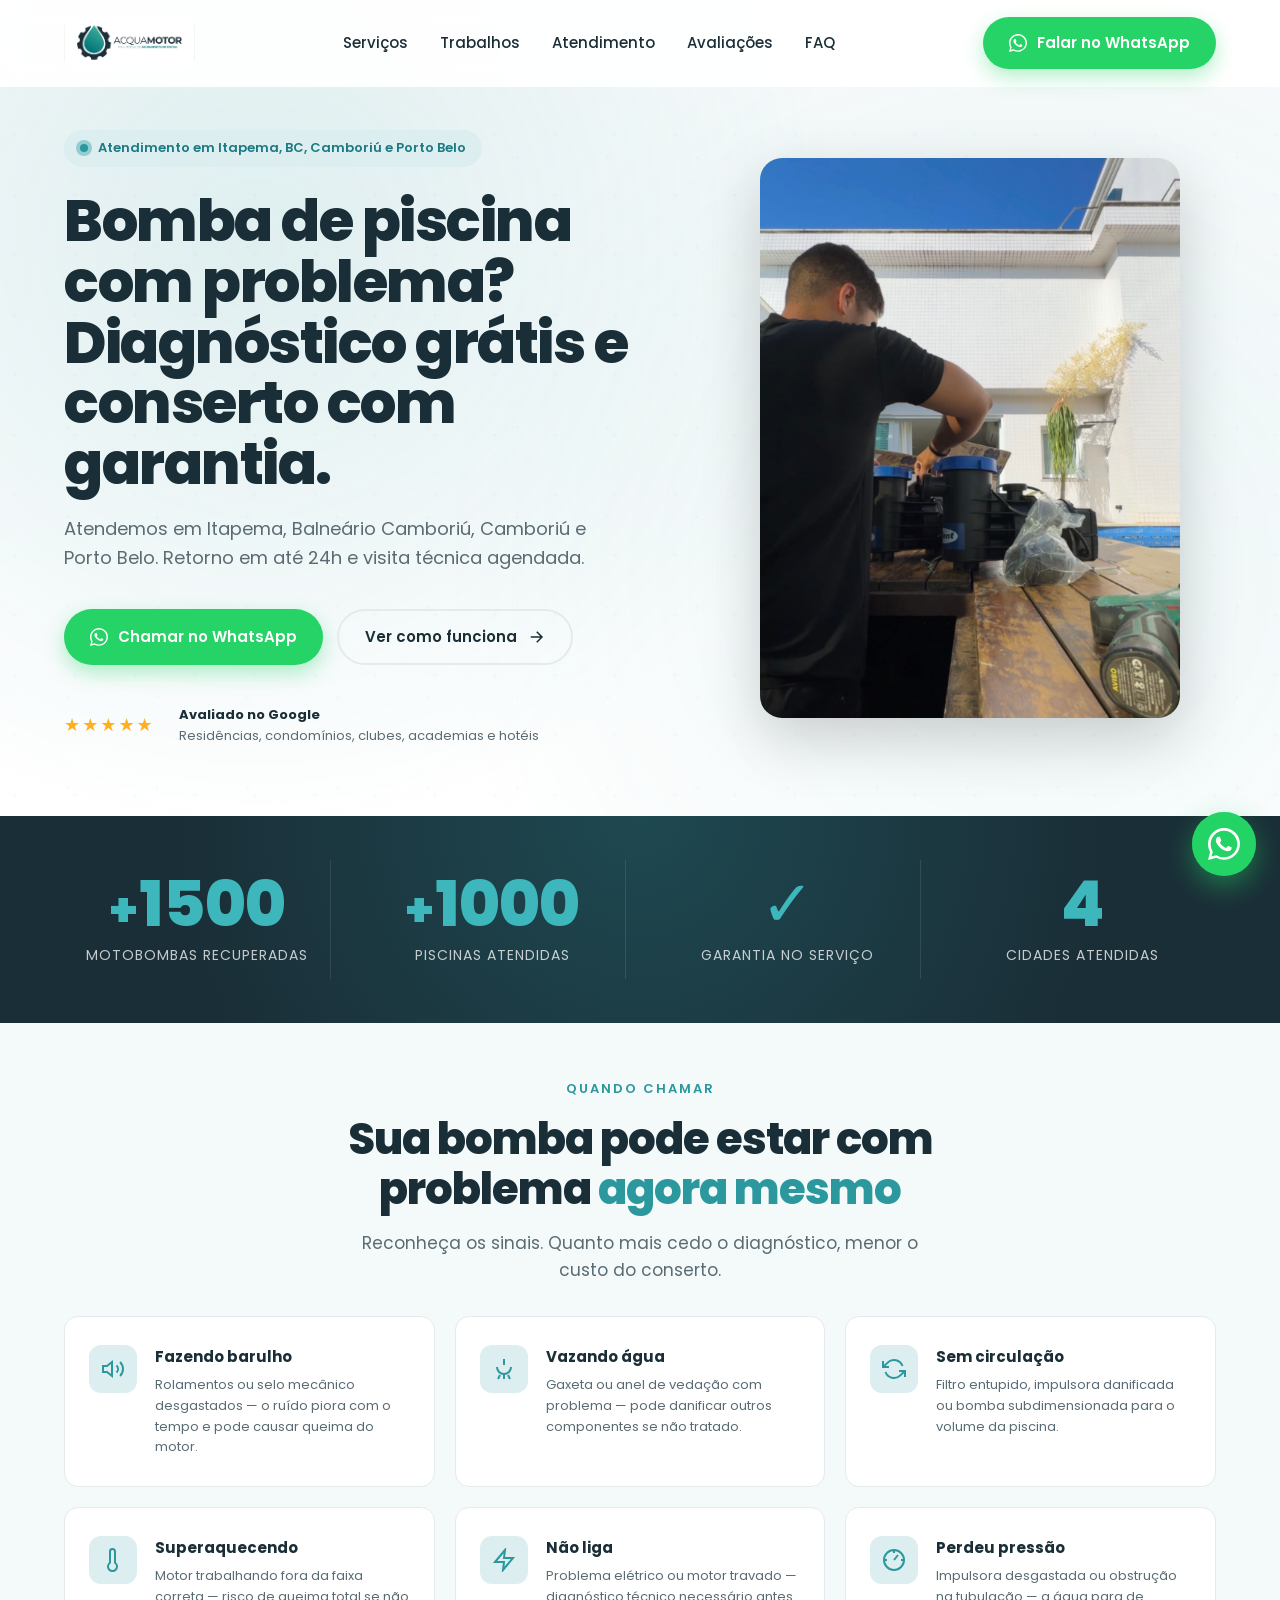
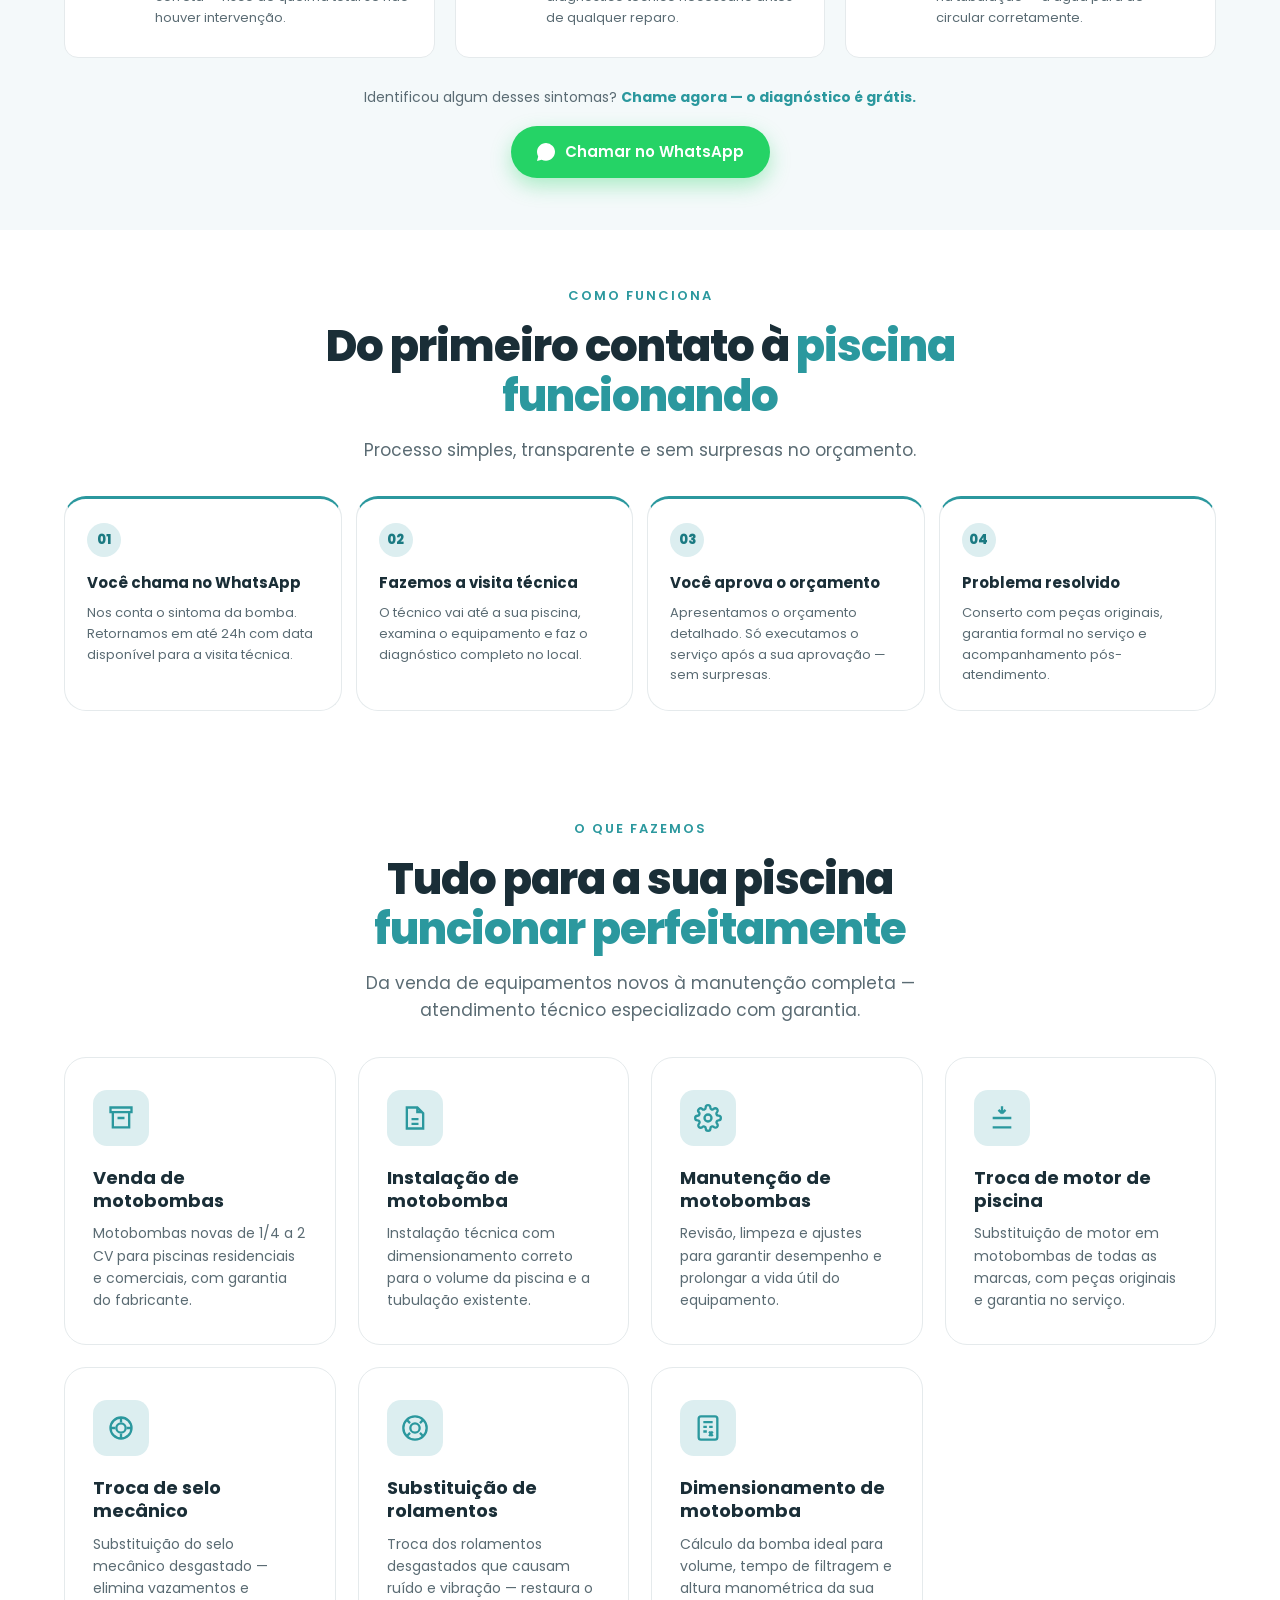
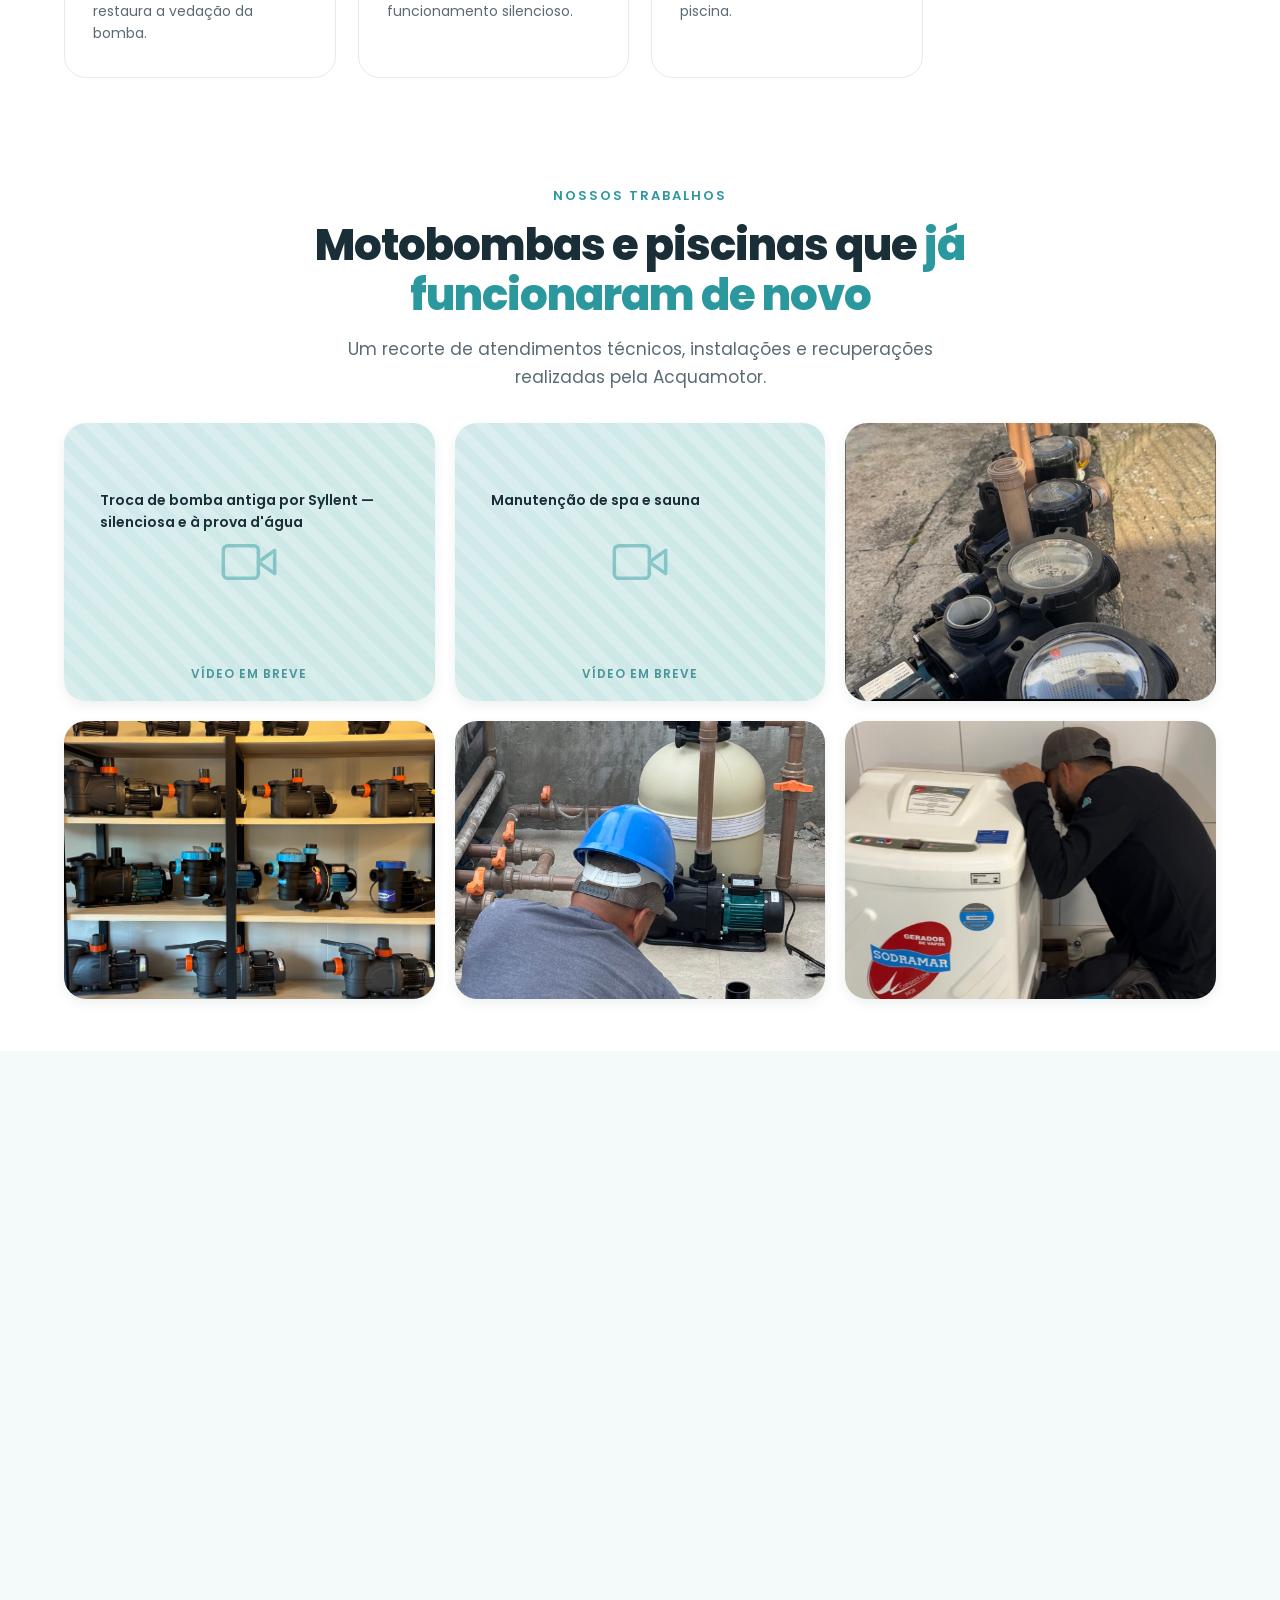
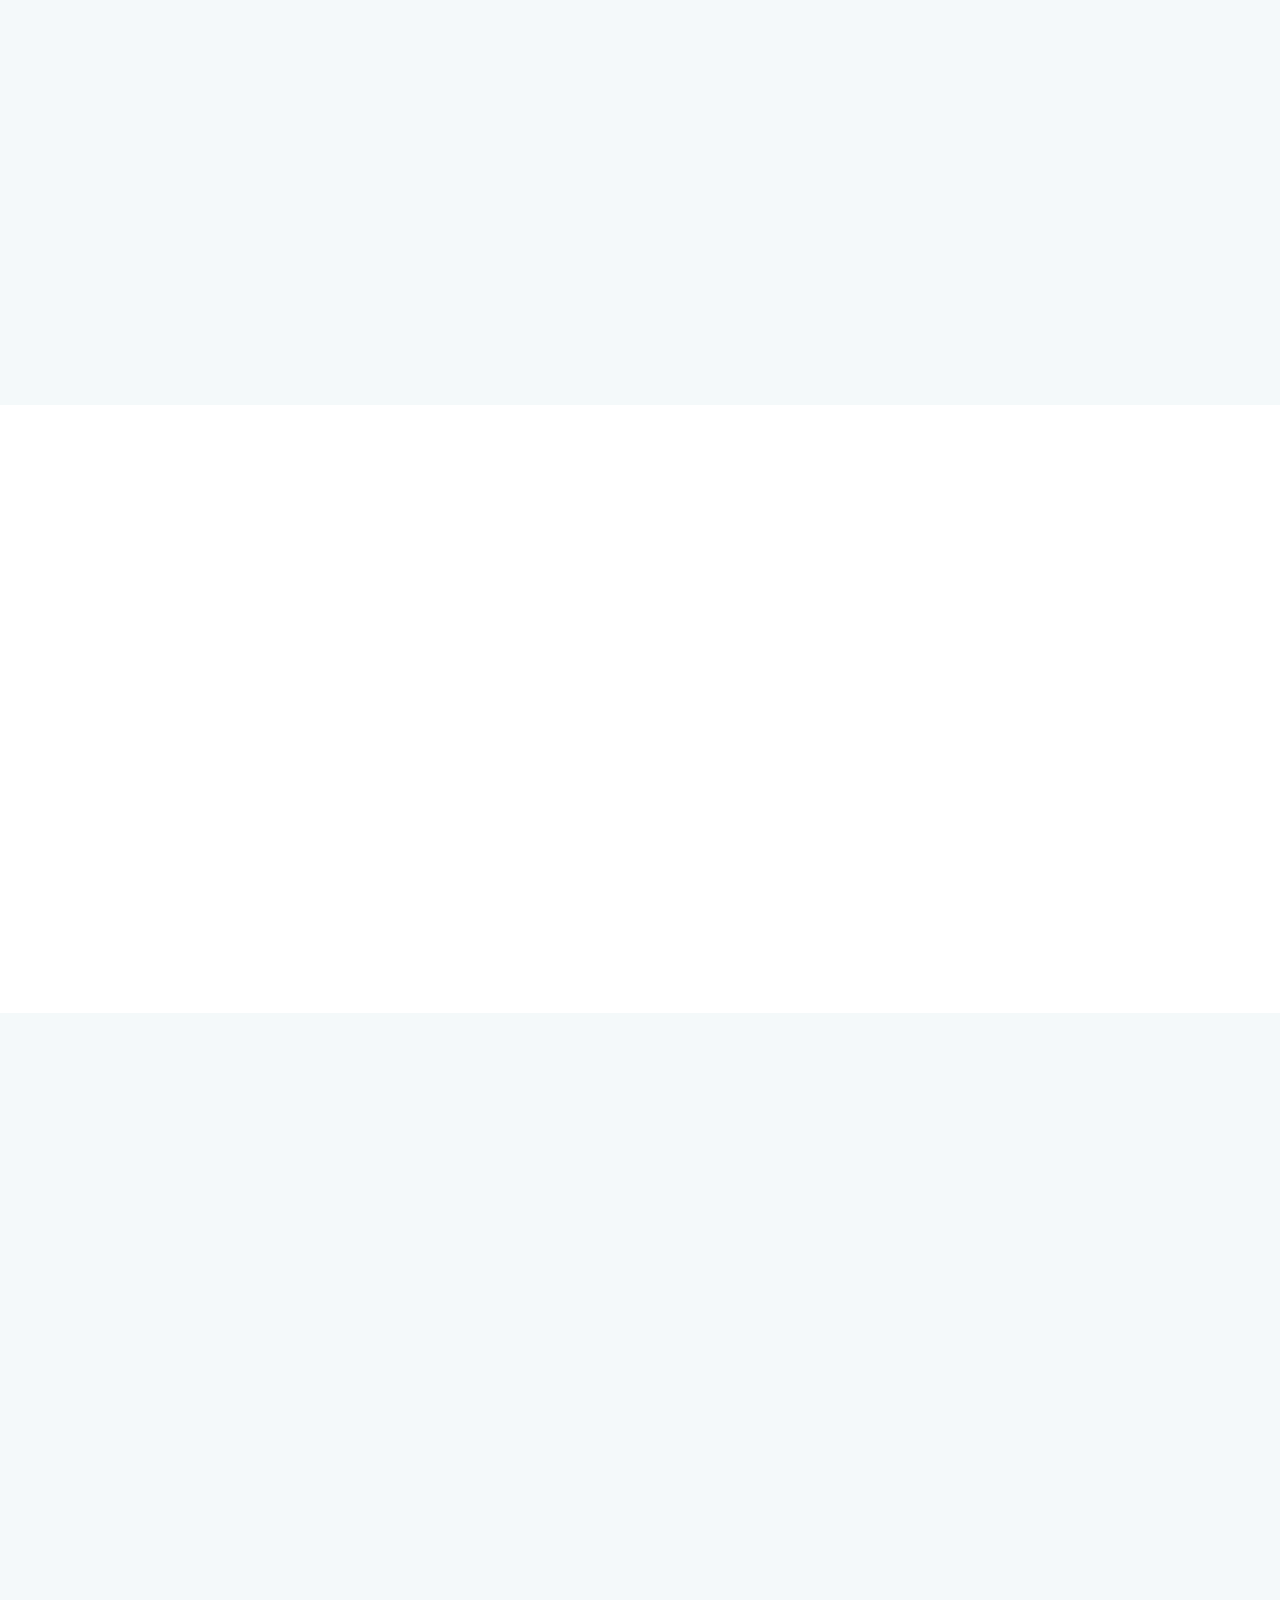
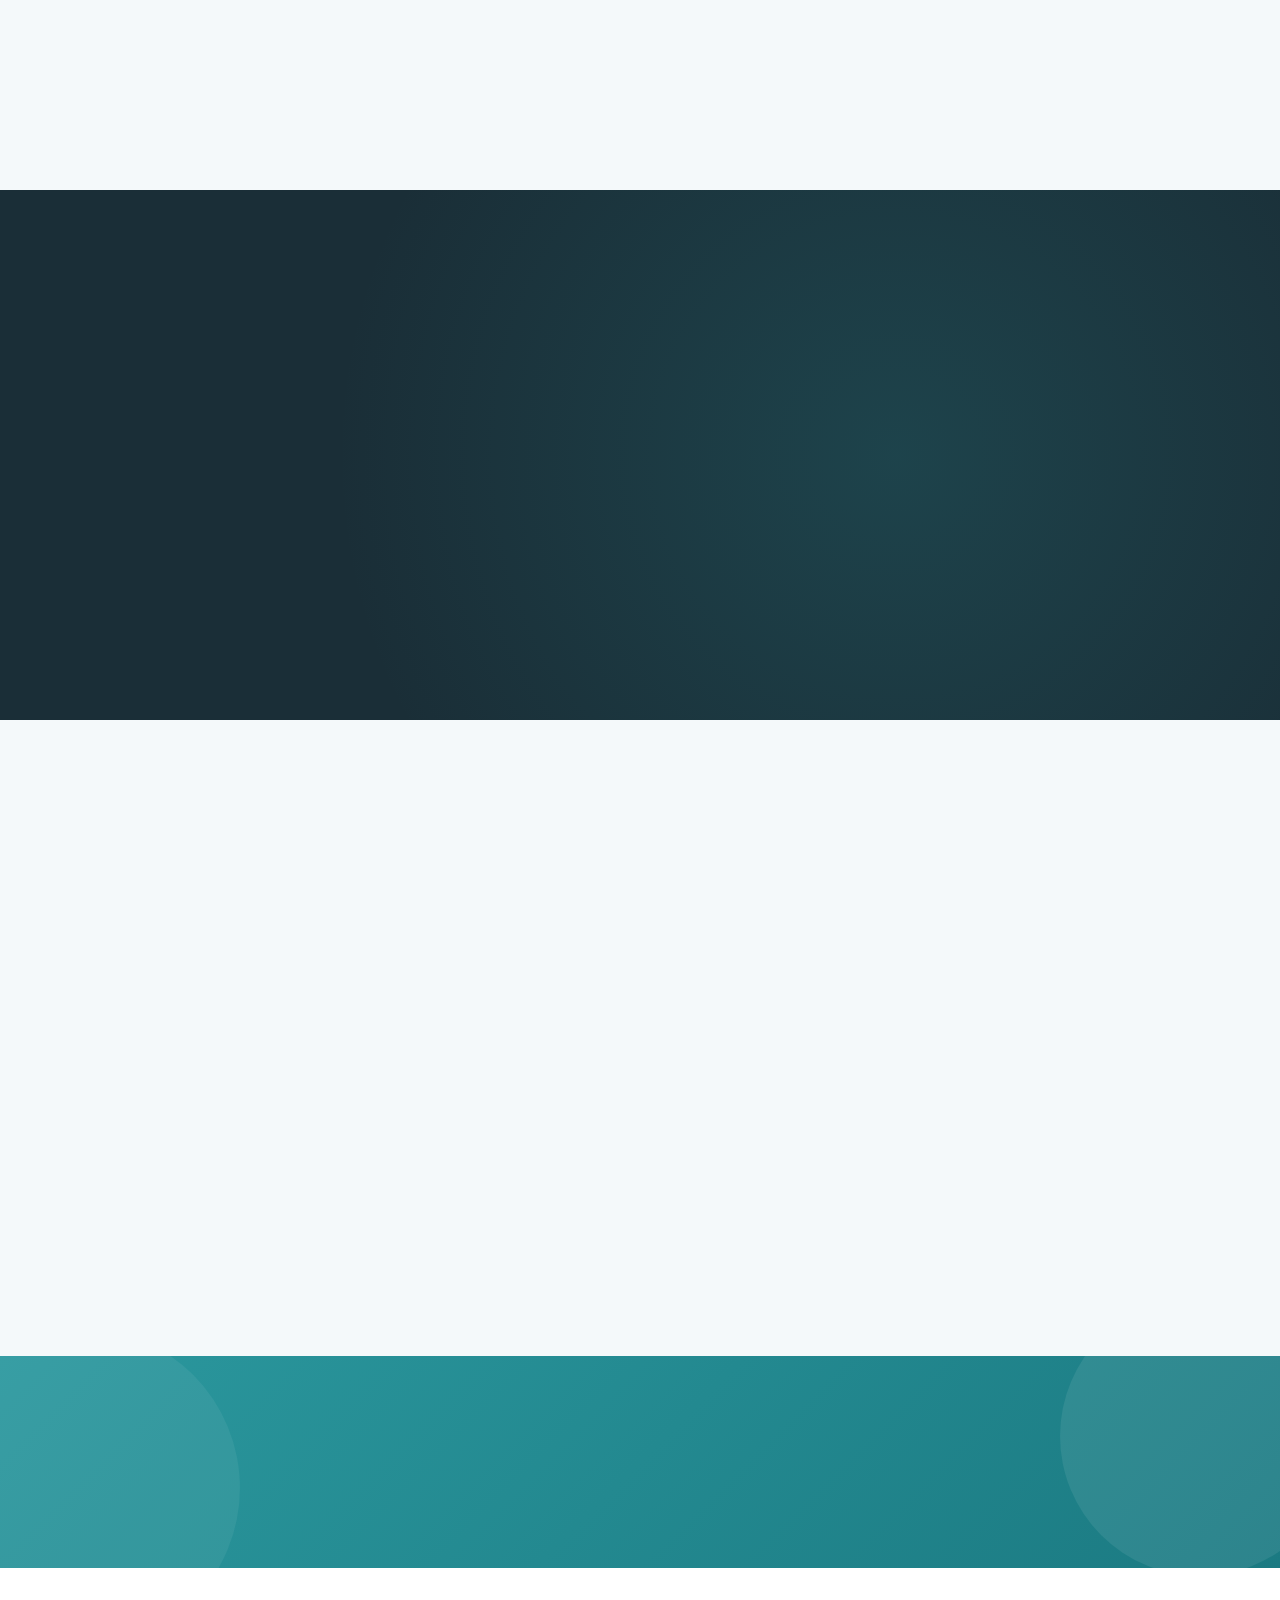
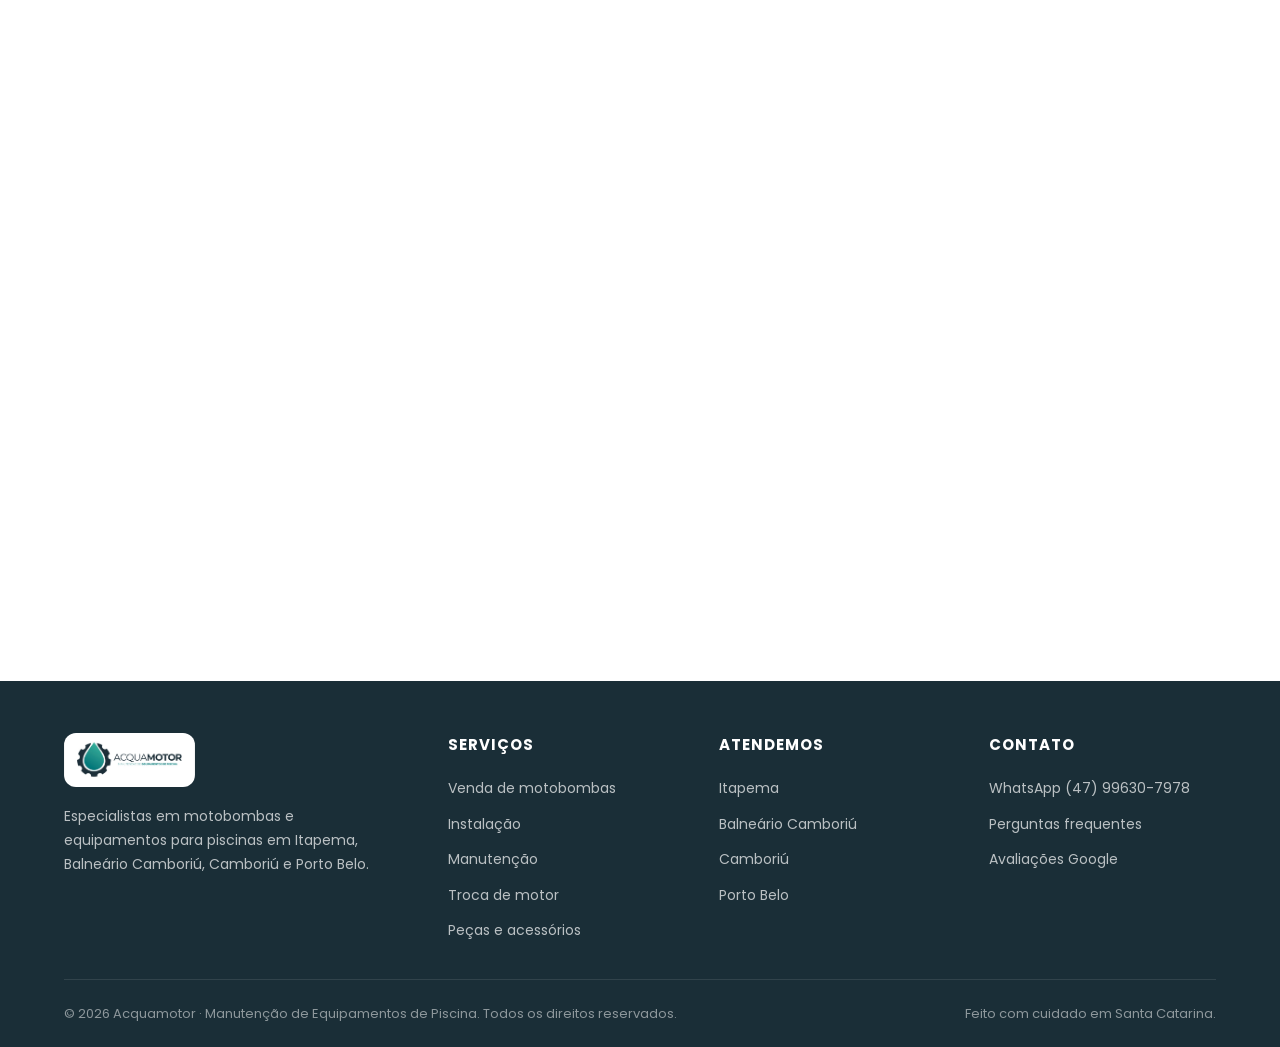
==== commit 22de7db2: "feat: redesign Como Funciona as clean cards + compact spacing + FAQ 2-col grid - Como Funciona: repl" ====
--- a/index.html
+++ b/index.html
@@ -1034,37 +1034,33 @@
   .steps-row {
     display: grid;
     grid-template-columns: repeat(4, 1fr);
-    gap: 0;
+    gap: 14px;
     position: relative;
-    padding-top: 16px;
-  }
-  .steps-row::before {
-    content: "";
-    position: absolute;
-    top: 52px; left: 12.5%; right: 12.5%;
-    height: 2px;
-    background: linear-gradient(90deg, var(--teal) 0%, var(--teal-dark) 100%);
-    z-index: 0;
-  }
+  }
+  .steps-row::before { display: none; }
   .step-item {
-    text-align: center;
-    padding: 0 16px;
+    background: var(--white);
+    border: 1px solid var(--gray-light);
+    border-top: 3px solid var(--teal);
+    border-radius: var(--radius-lg);
+    padding: 24px 22px;
+    text-align: left;
     position: relative;
-    z-index: 1;
-  }
+    transition: box-shadow .25s;
+  }
+  .step-item:hover { box-shadow: var(--shadow-md); }
   .step-num {
-    width: 72px; height: 72px;
+    width: 34px; height: 34px;
     border-radius: 50%;
-    background: linear-gradient(135deg, var(--teal) 0%, var(--teal-dark) 100%);
-    color: var(--white);
-    font-size: 22px;
+    background: var(--teal-light);
+    color: var(--teal-dark);
+    font-size: 13px;
     font-weight: 800;
     display: grid; place-items: center;
-    margin: 0 auto 20px;
-    box-shadow: 0 8px 20px rgba(43,152,158,0.3);
-  }
-  .step-title { font-size: 16px; font-weight: 700; margin-bottom: 8px; color: var(--dark); }
-  .step-text { font-size: 14px; color: var(--gray); line-height: 1.6; }
+    margin: 0 0 14px;
+  }
+  .step-title { font-size: 15px; font-weight: 700; margin-bottom: 8px; color: var(--dark); }
+  .step-text { font-size: 13px; color: var(--gray); line-height: 1.6; }
 
   /* ====== PLANO PREVENTIVO ====== */
   .preventivo-section {
@@ -1761,8 +1757,7 @@
       box-shadow: var(--shadow-md);
     }
     .sintomas-grid { grid-template-columns: 1fr 1fr; }
-    .steps-row { grid-template-columns: 1fr 1fr; gap: 36px; }
-    .steps-row::before { display: none; }
+    .steps-row { grid-template-columns: 1fr 1fr; gap: 12px; }
     .preventivo-inner { grid-template-columns: 1fr; gap: 48px; }
   }
   @media (max-width: 520px) {
@@ -1804,25 +1799,12 @@
     .sintoma-card p { display: none; }
     .sintoma-note { font-size: 13px; margin-top: 16px; }
 
-    /* Como Funciona: steps horizontais */
-    .steps-row { grid-template-columns: 1fr; gap: 0; }
-    .steps-row::before { display: none; }
-    .step-item {
-      display: grid;
-      grid-template-columns: 42px 1fr;
-      grid-template-rows: auto auto;
-      column-gap: 14px;
-      text-align: left; padding: 14px 0;
-      border-bottom: 1px solid var(--gray-light);
-    }
-    .step-item:last-child { border-bottom: none; }
-    .step-num {
-      width: 42px; height: 42px;
-      font-size: 15px; margin: 0;
-      grid-row: 1 / 3; align-self: center;
-    }
-    .step-title { font-size: 14px; margin-bottom: 2px; align-self: end; }
-    .step-text { font-size: 13px; align-self: start; }
+    /* Como Funciona: 1 coluna, cards compactos */
+    .steps-row { grid-template-columns: 1fr; gap: 8px; }
+    .step-item { padding: 16px 14px; border-top-width: 3px; }
+    .step-num { width: 28px; height: 28px; font-size: 12px; margin-bottom: 10px; }
+    .step-title { font-size: 14px; margin-bottom: 4px; }
+    .step-text { font-size: 13px; }
 
     /* Serviços: 2 colunas */
     .services-grid { grid-template-columns: 1fr 1fr; gap: 10px; }
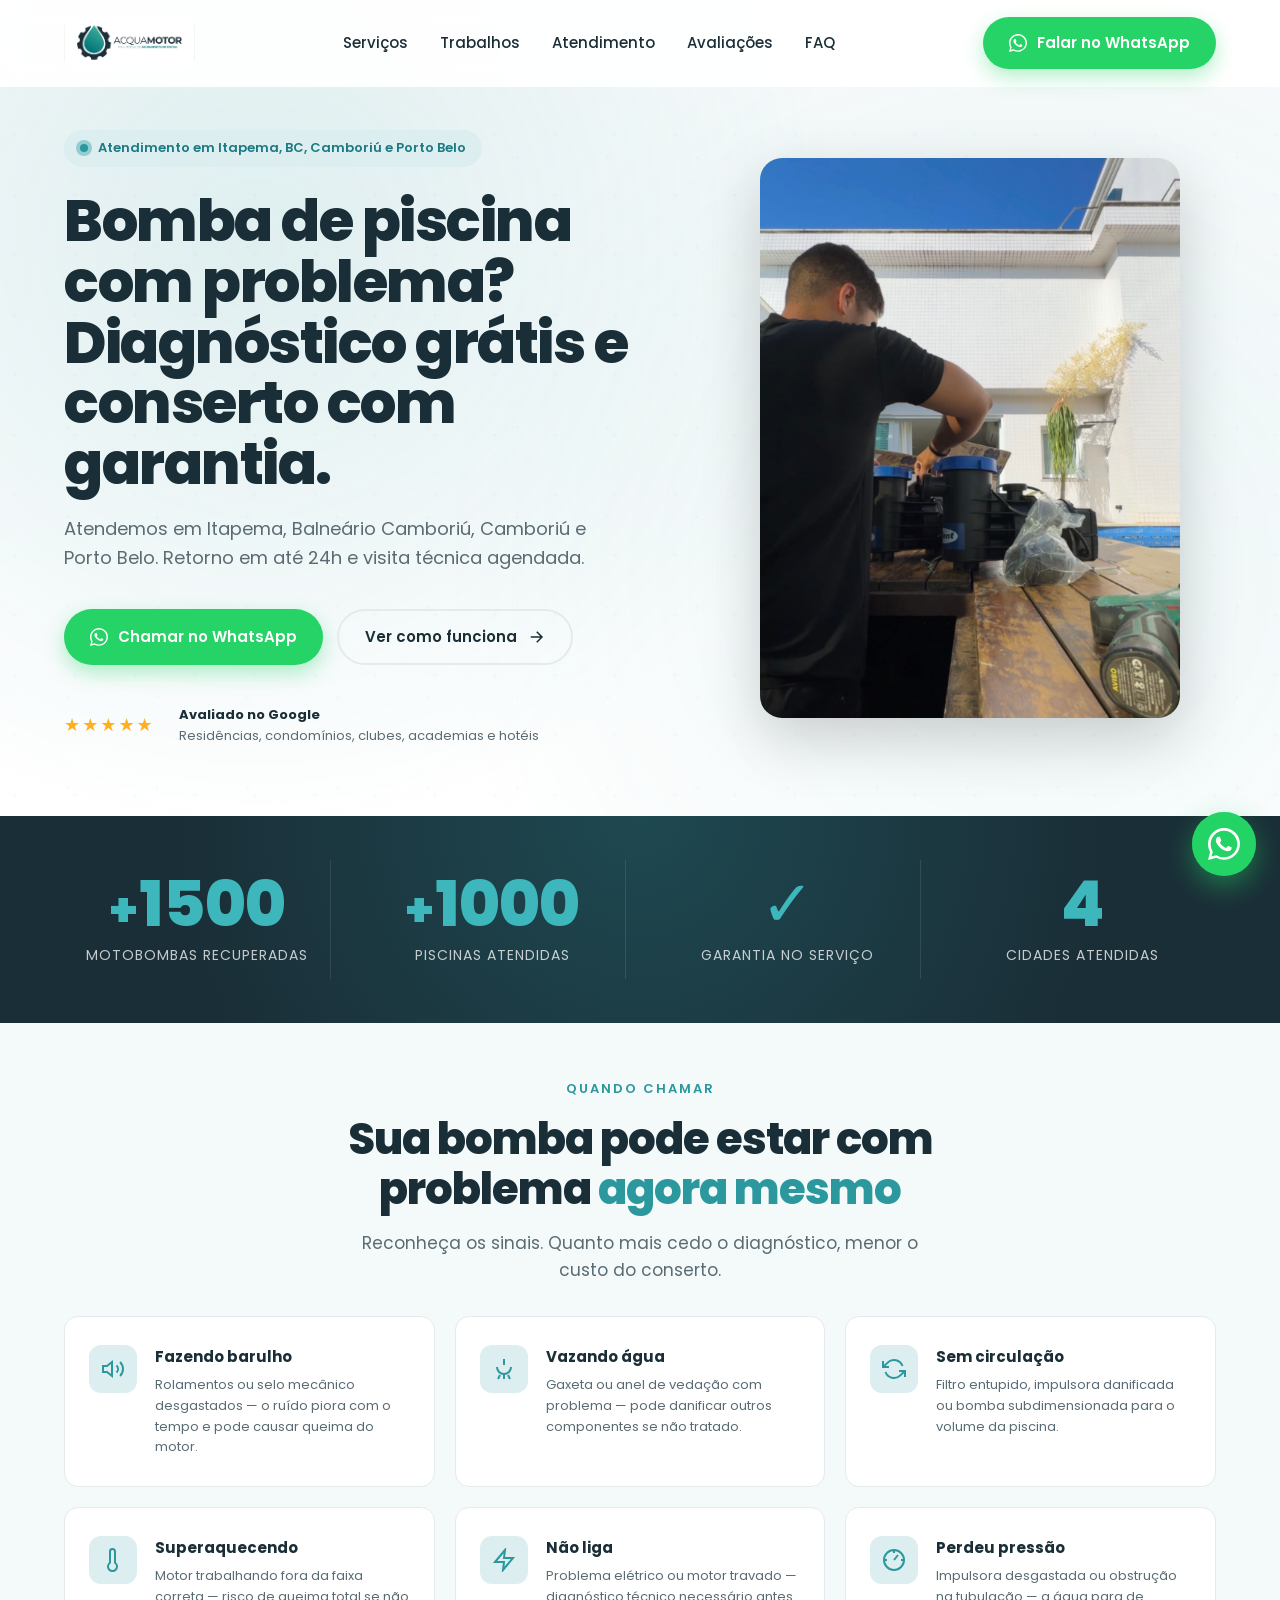
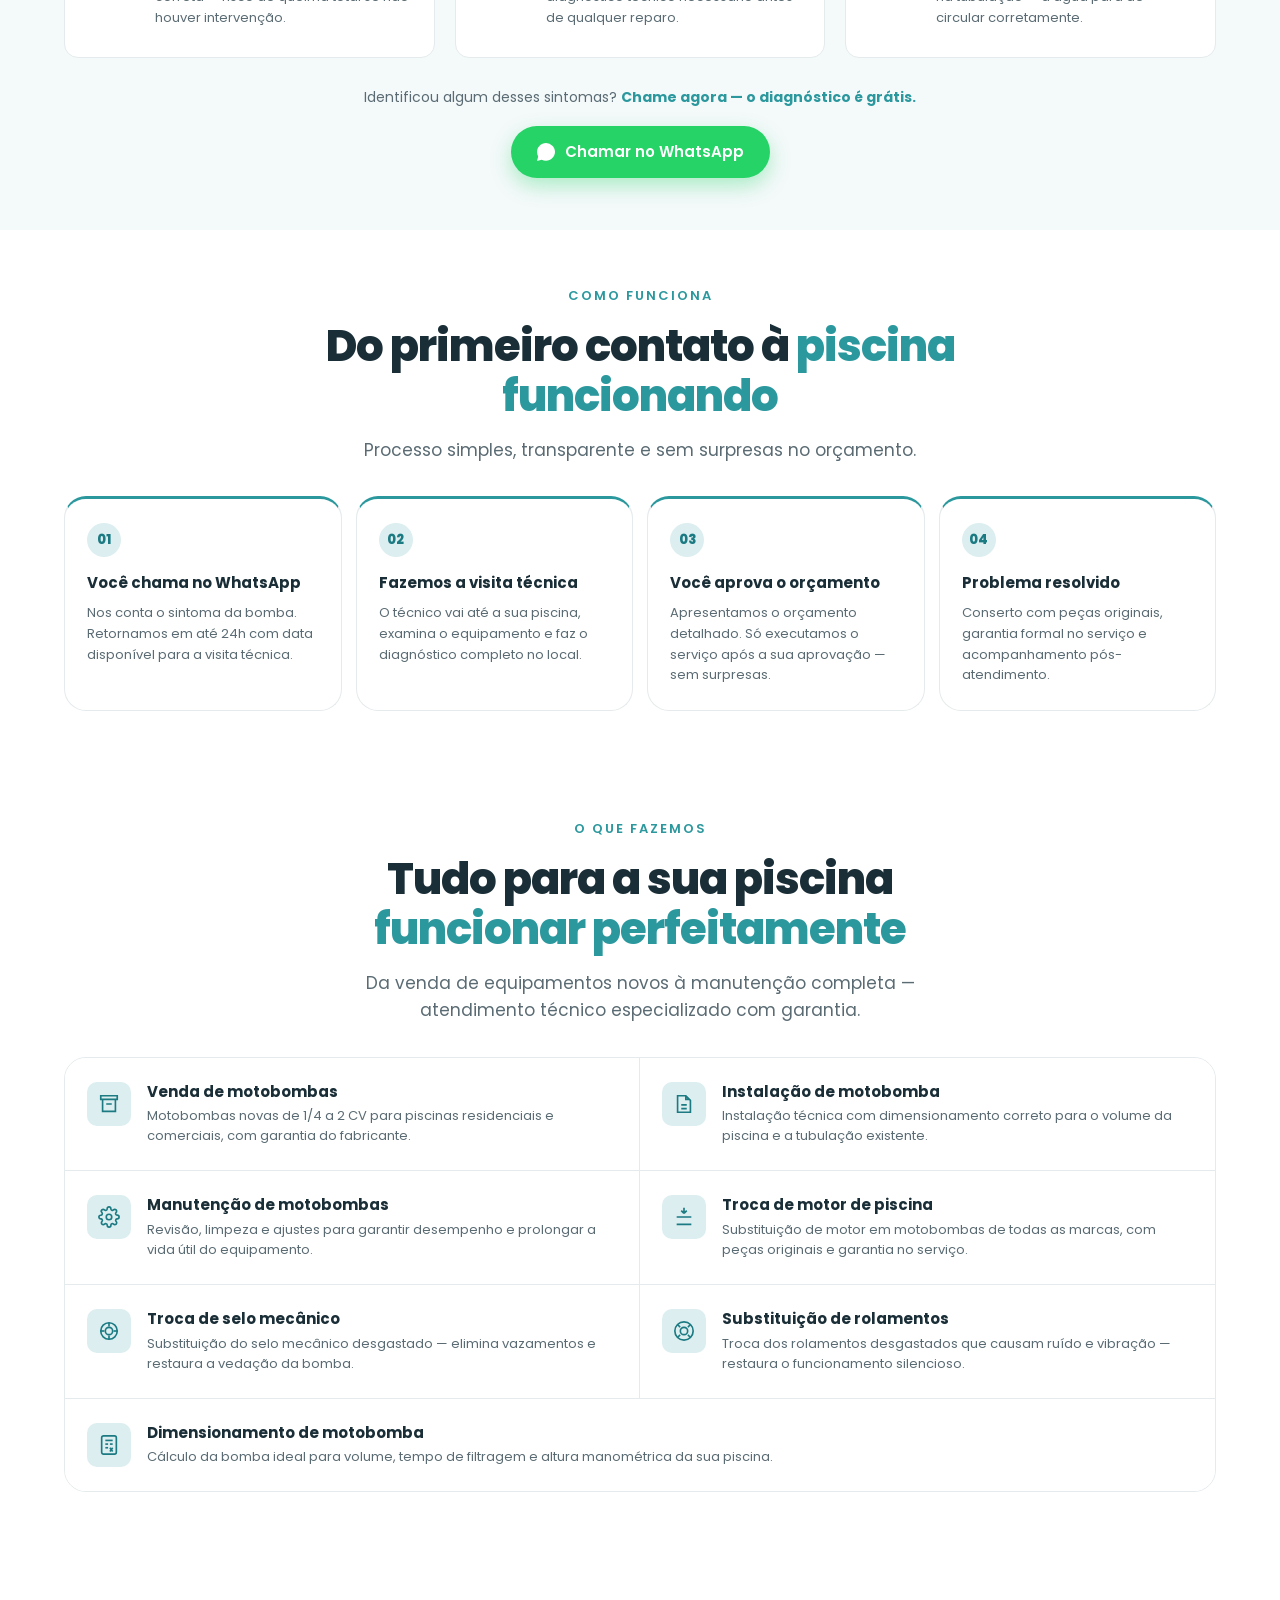
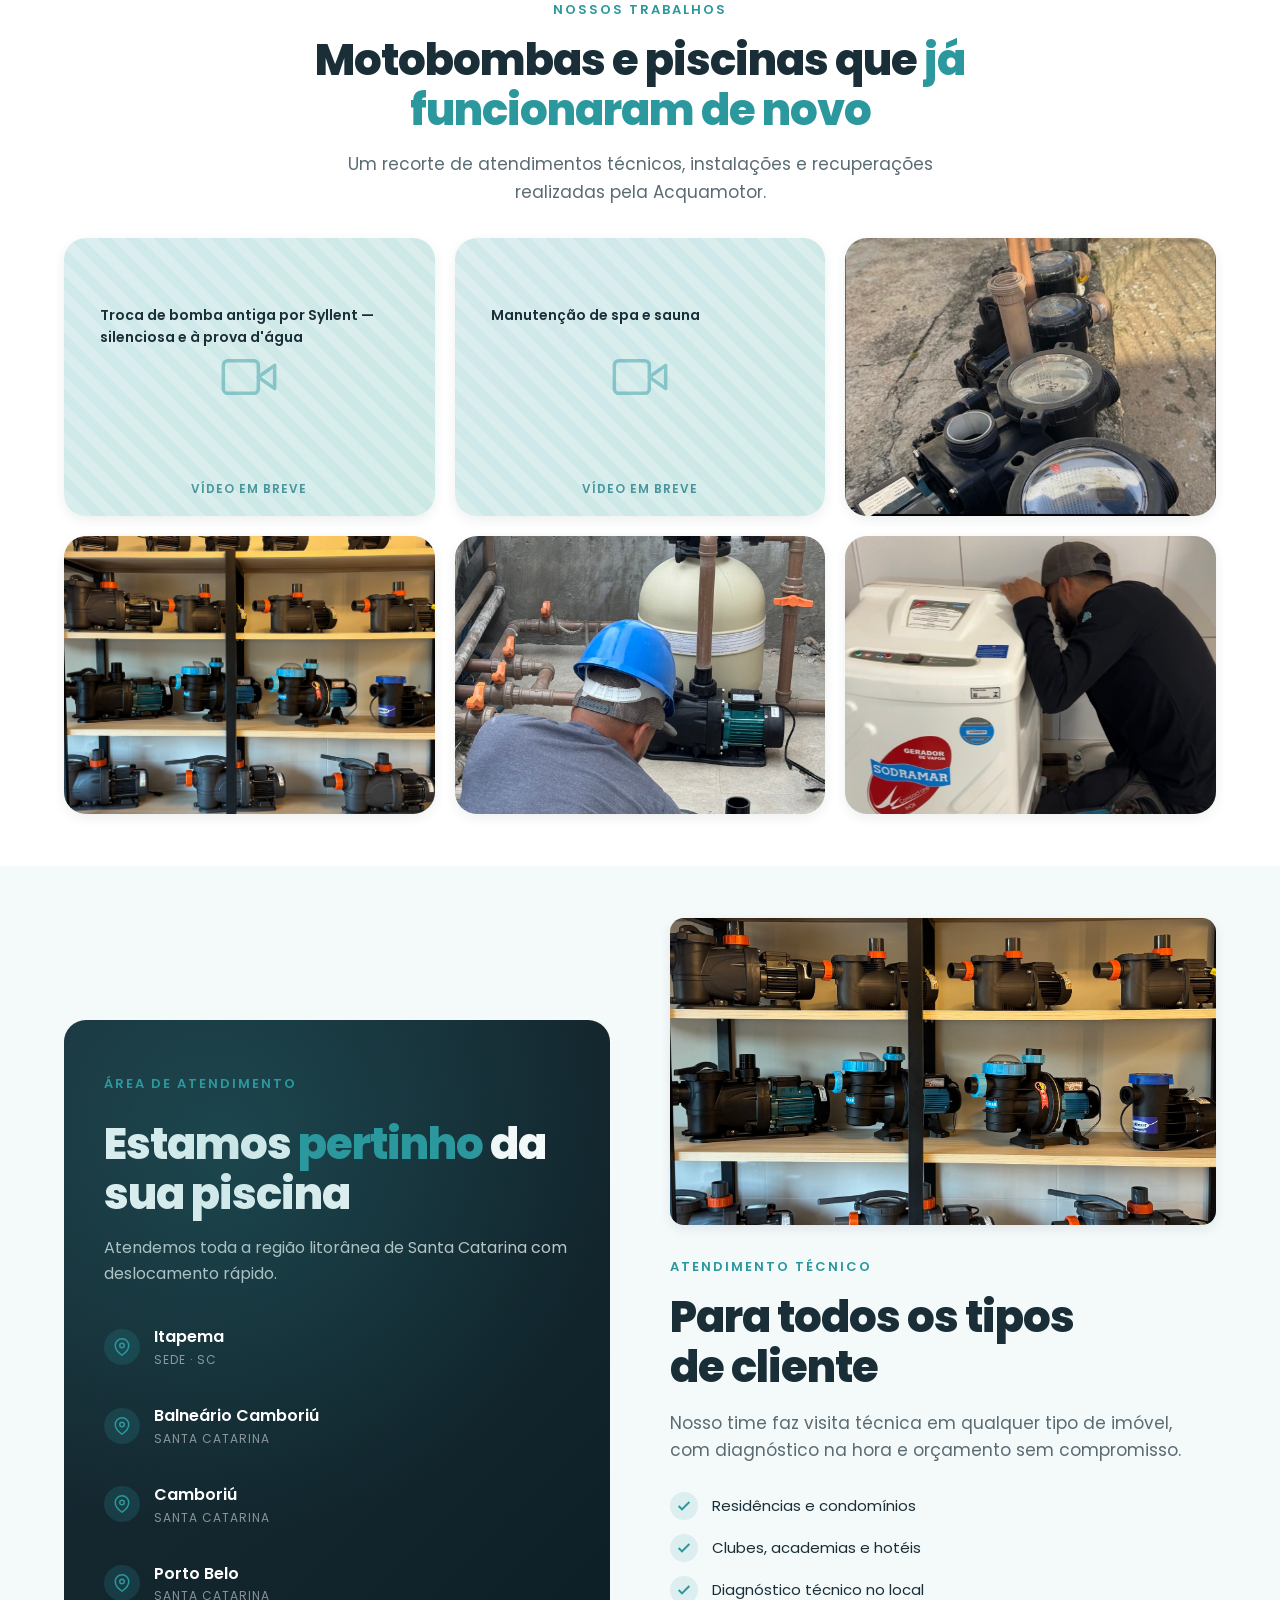
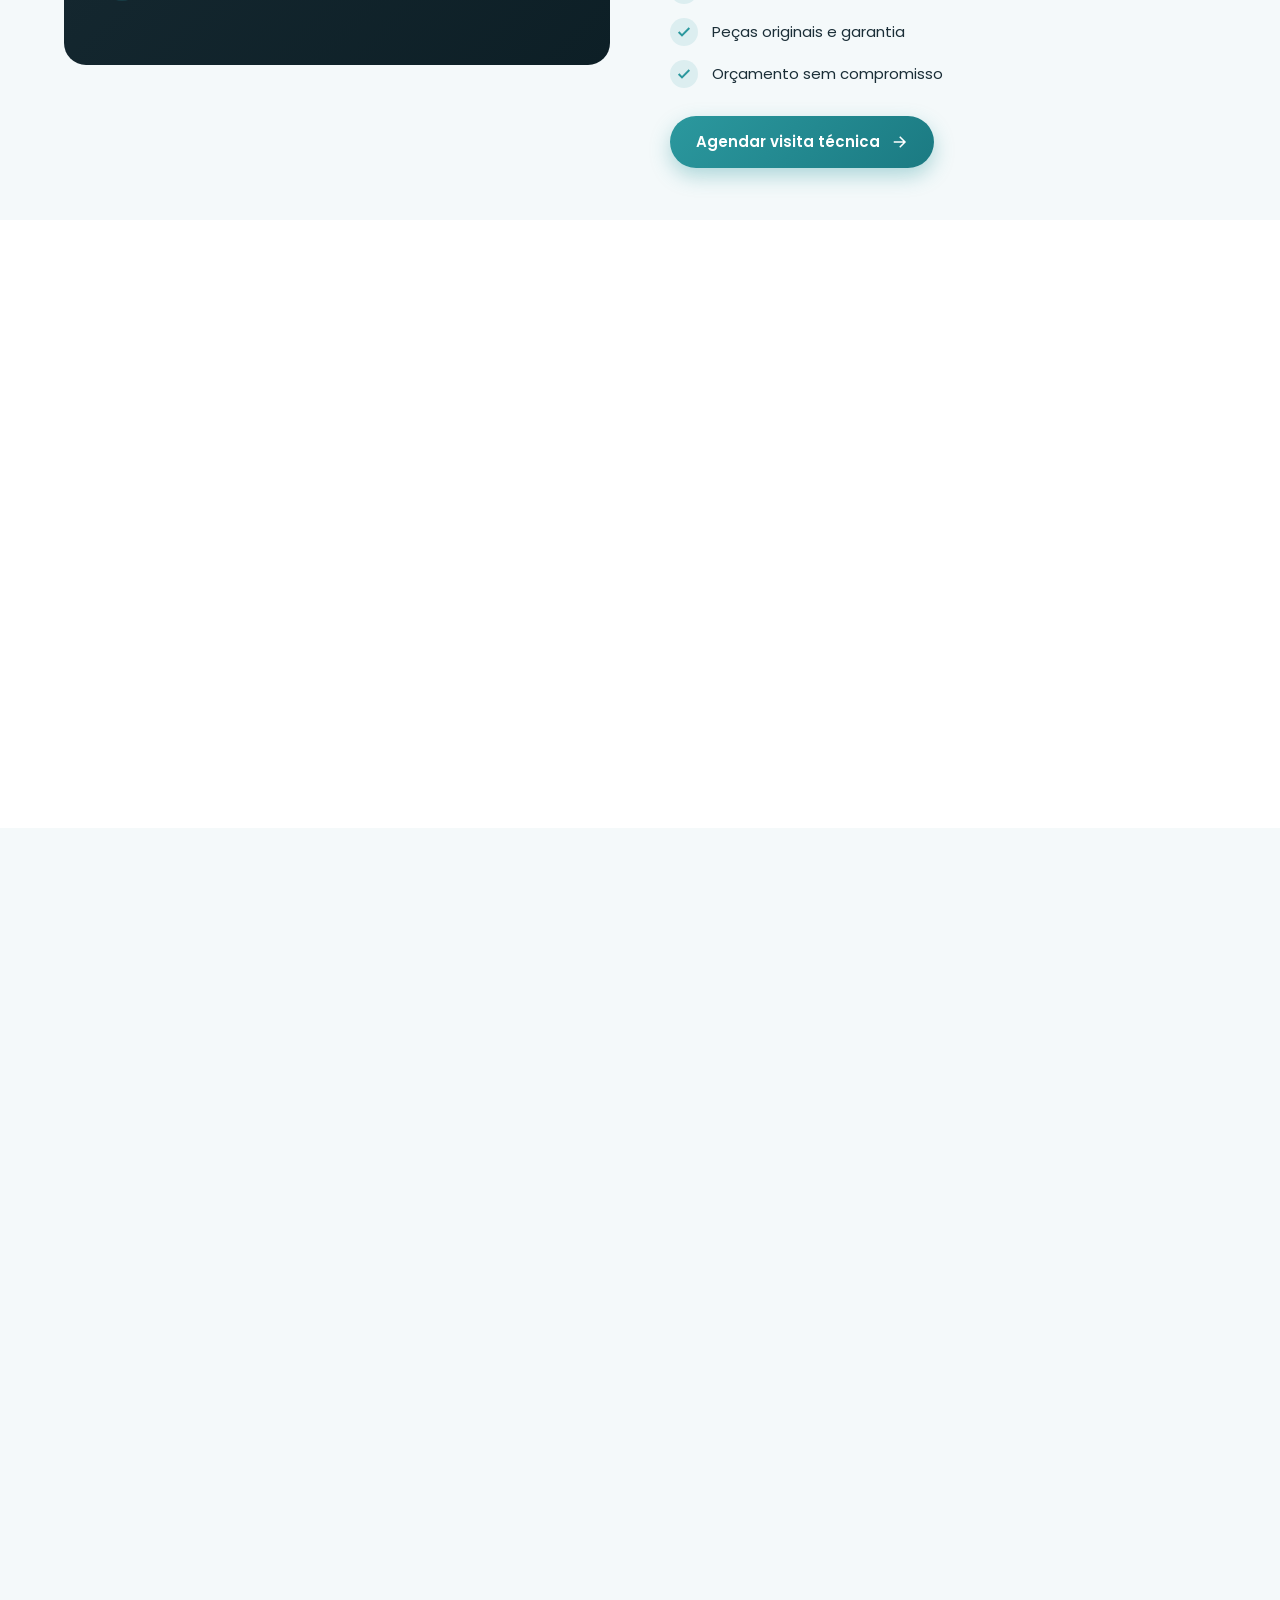
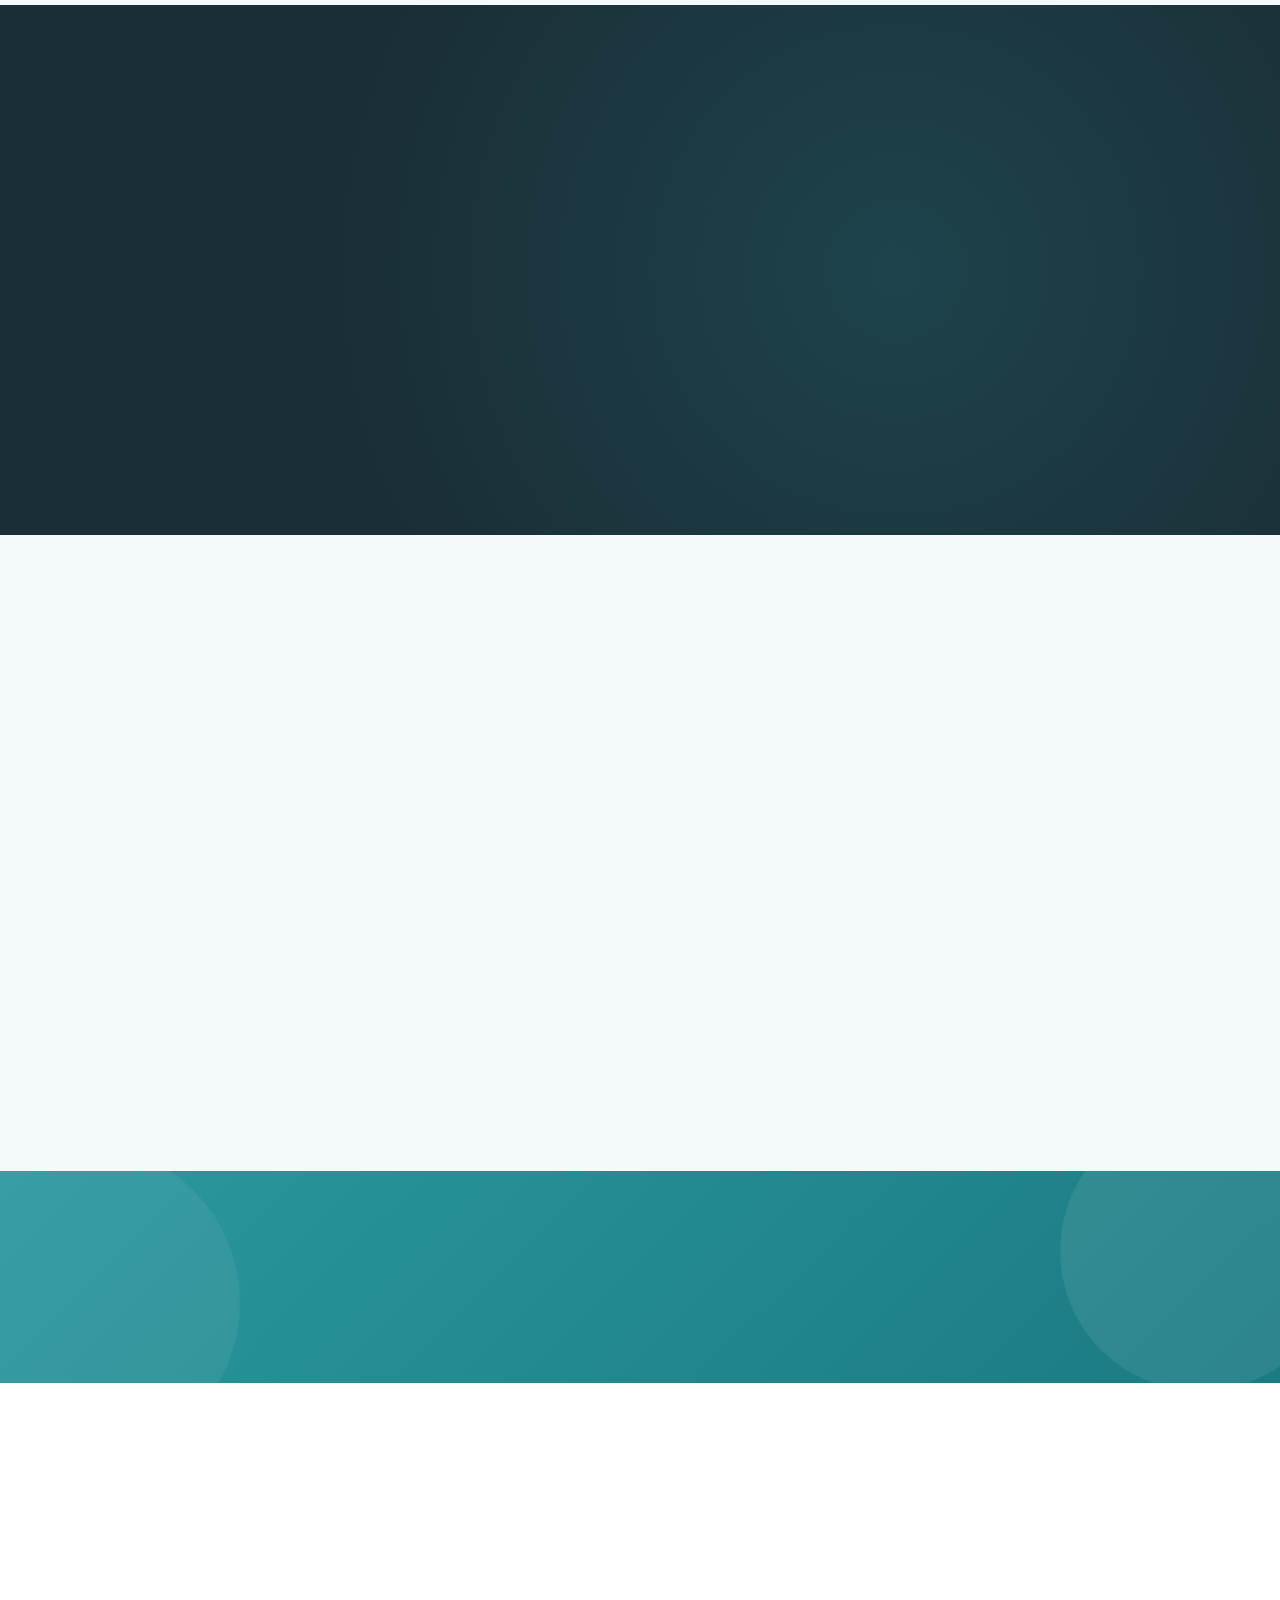
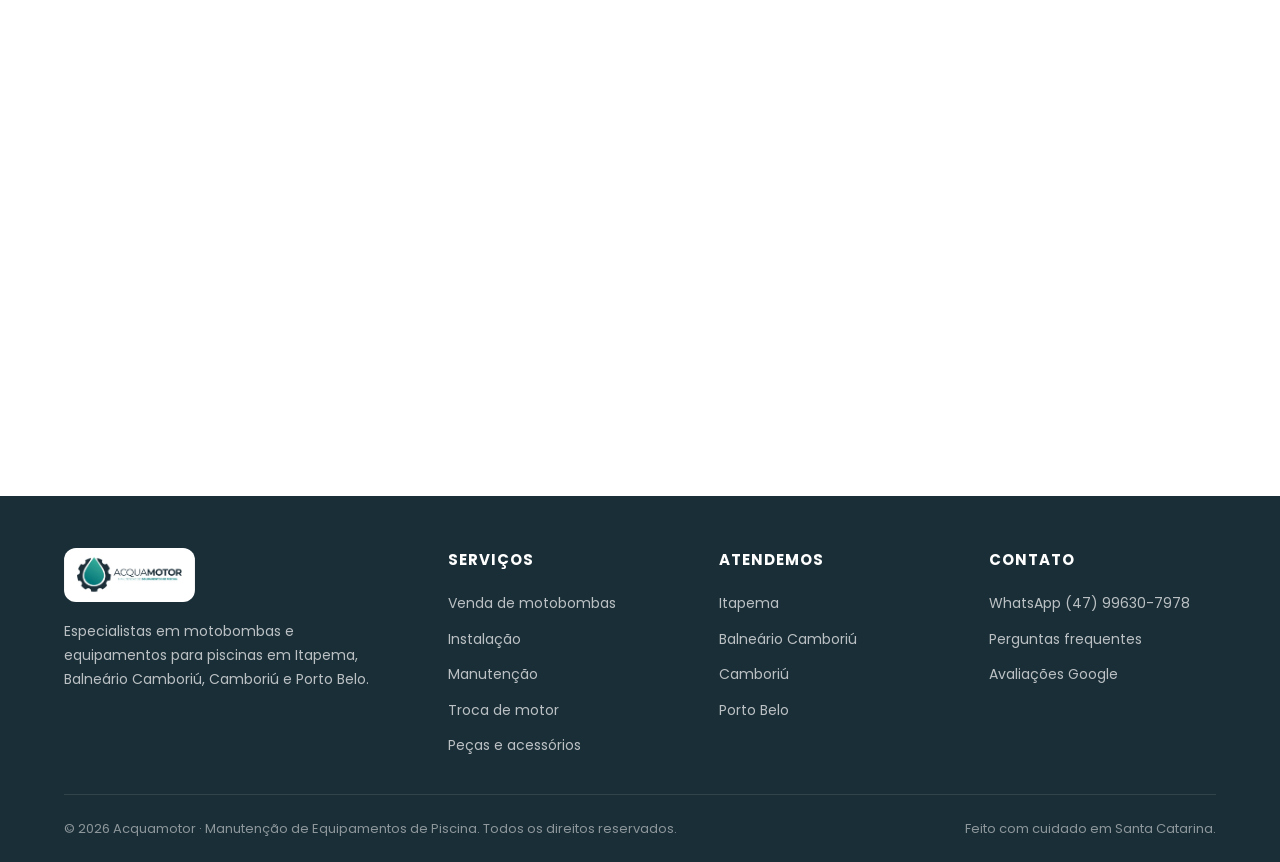
==== commit a18a5f21: "feat: redesign serviços como lista em 2 colunas Remove cards genéricos, substitui por lista de linha" ====
--- a/index.html
+++ b/index.html
@@ -704,101 +704,54 @@
   }
 
   /* ====== SERVICES ====== */
-  .services-grid {
+  .services-list {
     display: grid;
-    grid-template-columns: repeat(auto-fit, minmax(260px, 1fr));
-    gap: 22px;
-  }
-  .service-card {
+    grid-template-columns: 1fr 1fr;
+    border: 1px solid var(--gray-light);
+    border-radius: var(--radius-lg);
+    overflow: hidden;
+  }
+  .svc-item {
+    display: flex;
+    align-items: flex-start;
+    gap: 16px;
+    padding: 24px 22px;
     background: var(--white);
-    padding: 32px 28px;
-    border-radius: var(--radius-lg);
-    border: 1px solid var(--gray-light);
-    transition: all .4s cubic-bezier(.2,.8,.2,1);
-    position: relative;
-    overflow: hidden;
-    cursor: default;
-  }
-  .service-card::before {
-    content: "";
-    position: absolute;
-    top: 0; left: 0;
-    width: 100%; height: 4px;
-    background: linear-gradient(90deg, var(--teal), var(--teal-dark));
-    transform: scaleX(0);
-    transform-origin: left;
-    transition: transform .4s ease;
-  }
-  .service-card:hover {
-    transform: translateY(-8px);
-    box-shadow: var(--shadow-lg);
-    border-color: transparent;
-  }
-  .service-card:hover::before { transform: scaleX(1); }
-  /* Featured card (Plano preventivo mensal) */
-  .service-card-featured {
-    background: linear-gradient(160deg, var(--teal) 0%, var(--teal-dark) 100%);
-    color: var(--white);
-    border-color: transparent;
-    box-shadow: 0 14px 30px rgba(43,152,158,0.3);
-  }
-  .service-card-featured::before {
-    background: linear-gradient(90deg, #FFFFFF, rgba(255,255,255,0.4));
-    transform: scaleX(1);
-    height: 5px;
-  }
-  .service-card-featured h3 { color: var(--white); }
-  .service-card-featured p { color: rgba(255,255,255,0.95); font-weight: 400; }
-  .service-card-featured .service-icon {
-    background: rgba(255,255,255,0.18);
-    color: var(--white);
-  }
-  .service-card-featured:hover {
-    transform: translateY(-10px);
-    box-shadow: 0 24px 48px rgba(27,122,130,0.45);
-  }
-  .service-card-featured:hover .service-icon {
-    background: var(--white);
-    color: var(--teal);
-  }
-  .service-badge {
-    position: absolute;
-    top: 16px; right: 16px;
-    background: var(--white);
+    border-right: 1px solid var(--gray-light);
+    border-bottom: 1px solid var(--gray-light);
+    transition: background .2s;
+  }
+  .svc-item:hover { background: #f6fffe; }
+  .svc-item:nth-child(even) { border-right: none; }
+  .svc-item:last-child { border-bottom: none; }
+  .svc-item:nth-last-child(2):nth-child(odd) { border-bottom: none; }
+  .svc-item:last-child:nth-child(odd) {
+    grid-column: 1 / -1;
+    border-right: none;
+  }
+  .svc-icon {
+    flex-shrink: 0;
+    width: 44px; height: 44px;
+    background: var(--teal-light);
+    border-radius: 10px;
+    display: grid; place-items: center;
     color: var(--teal-dark);
-    font-size: 11px;
+    transition: background .2s, color .2s;
+  }
+  .svc-item:hover .svc-icon { background: var(--teal); color: var(--white); }
+  .svc-icon svg { width: 22px; height: 22px; stroke-width: 1.8; }
+  .svc-body h3 {
+    font-size: 15px;
     font-weight: 700;
-    padding: 5px 12px;
-    border-radius: 999px;
-    letter-spacing: .5px;
-    box-shadow: 0 4px 10px rgba(0,0,0,0.15);
-  }
-  .service-icon {
-    width: 56px; height: 56px;
-    background: var(--teal-light);
-    border-radius: 14px;
-    display: grid; place-items: center;
-    color: var(--teal);
-    margin-bottom: 20px;
-    transition: all .4s;
-  }
-  .service-card:hover .service-icon {
-    background: var(--teal);
-    color: var(--white);
-    transform: rotate(-6deg) scale(1.08);
-  }
-  .service-icon svg { width: 28px; height: 28px; }
-  .service-card h3 {
-    font-size: 18px;
-    font-weight: 700;
-    margin-bottom: 10px;
     color: var(--dark);
+    margin: 0 0 5px;
     line-height: 1.3;
   }
-  .service-card p {
-    font-size: 14px;
+  .svc-body p {
+    font-size: 13px;
     color: var(--gray);
-    line-height: 1.6;
+    line-height: 1.55;
+    margin: 0;
   }
 
   /* ====== COVERAGE ====== */
@@ -1806,13 +1759,16 @@
     .step-title { font-size: 14px; margin-bottom: 4px; }
     .step-text { font-size: 13px; }
 
-    /* Serviços: 2 colunas */
-    .services-grid { grid-template-columns: 1fr 1fr; gap: 10px; }
-    .service-card { padding: 18px 14px; }
-    .service-icon { width: 42px; height: 42px; border-radius: 10px; margin-bottom: 12px; }
-    .service-icon svg { width: 20px; height: 20px; }
-    .service-card h3 { font-size: 13px; margin-bottom: 6px; }
-    .service-card p { font-size: 12px; }
+    /* Serviços: 1 coluna no mobile */
+    .services-list { grid-template-columns: 1fr; }
+    .svc-item { border-right: none; border-bottom: 1px solid var(--gray-light); padding: 18px 16px; gap: 14px; }
+    .svc-item:last-child { border-bottom: none; }
+    .svc-item:nth-last-child(2):nth-child(odd) { border-bottom: 1px solid var(--gray-light); }
+    .svc-item:last-child:nth-child(odd) { grid-column: span 1; border-right: none; }
+    .svc-icon { width: 40px; height: 40px; border-radius: 9px; }
+    .svc-icon svg { width: 20px; height: 20px; }
+    .svc-body h3 { font-size: 14px; }
+    .svc-body p { font-size: 12.5px; }
 
     /* Por Que: 2 colunas */
     .why-grid { grid-template-columns: 1fr 1fr; gap: 10px; }
@@ -2082,47 +2038,40 @@
       <p class="section-sub">Da venda de equipamentos novos à manutenção completa — atendimento técnico especializado com garantia.</p>
     </div>
 
-    <div class="services-grid">
-      <div class="service-card reveal">
-        <div class="service-icon"><svg viewBox="0 0 24 24" fill="none" stroke="currentColor" stroke-width="2"><path d="M3 3h18v4H3zM5 7v13h14V7M9 12h6"/></svg></div>
-        <h3>Venda de motobombas</h3>
-        <p>Motobombas novas de 1/4 a 2 CV para piscinas residenciais e comerciais, com garantia do fabricante.</p>
-      </div>
-
-      <div class="service-card reveal reveal-delay-1">
-        <div class="service-icon"><svg viewBox="0 0 24 24" fill="none" stroke="currentColor" stroke-width="2"><path d="M14 3v4h4M5 3h9l5 5v13H5z"/><path d="M9 13h6M9 17h6"/></svg></div>
-        <h3>Instalação de motobomba</h3>
-        <p>Instalação técnica com dimensionamento correto para o volume da piscina e a tubulação existente.</p>
-      </div>
-
-      <div class="service-card reveal reveal-delay-2">
-        <div class="service-icon"><svg viewBox="0 0 24 24" fill="none" stroke="currentColor" stroke-width="2"><circle cx="12" cy="12" r="3"/><path d="M19.4 15a1.65 1.65 0 0 0 .33 1.82l.06.06a2 2 0 1 1-2.83 2.83l-.06-.06a1.65 1.65 0 0 0-1.82-.33 1.65 1.65 0 0 0-1 1.51V21a2 2 0 1 1-4 0v-.09A1.65 1.65 0 0 0 9 19.4a1.65 1.65 0 0 0-1.82.33l-.06.06a2 2 0 1 1-2.83-2.83l.06-.06a1.65 1.65 0 0 0 .33-1.82 1.65 1.65 0 0 0-1.51-1H3a2 2 0 1 1 0-4h.09A1.65 1.65 0 0 0 4.6 9a1.65 1.65 0 0 0-.33-1.82l-.06-.06a2 2 0 1 1 2.83-2.83l.06.06a1.65 1.65 0 0 0 1.82.33H9a1.65 1.65 0 0 0 1-1.51V3a2 2 0 1 1 4 0v.09a1.65 1.65 0 0 0 1 1.51 1.65 1.65 0 0 0 1.82-.33l.06-.06a2 2 0 1 1 2.83 2.83l-.06.06a1.65 1.65 0 0 0-.33 1.82V9a1.65 1.65 0 0 0 1.51 1H21a2 2 0 1 1 0 4h-.09a1.65 1.65 0 0 0-1.51 1z"/></svg></div>
-        <h3>Manutenção de motobombas</h3>
-        <p>Revisão, limpeza e ajustes para garantir desempenho e prolongar a vida útil do equipamento.</p>
-      </div>
-
-      <div class="service-card reveal reveal-delay-3">
-        <div class="service-icon"><svg viewBox="0 0 24 24" fill="none" stroke="currentColor" stroke-width="2"><path d="M12 2v6m0 0l-3-3m3 3l3-3M4 12h16M4 20h16"/></svg></div>
-        <h3>Troca de motor de piscina</h3>
-        <p>Substituição de motor em motobombas de todas as marcas, com peças originais e garantia no serviço.</p>
-      </div>
-
-      <div class="service-card reveal">
-        <div class="service-icon"><svg viewBox="0 0 24 24" fill="none" stroke="currentColor" stroke-width="2"><circle cx="12" cy="12" r="4"/><circle cx="12" cy="12" r="9"/><line x1="12" y1="3" x2="12" y2="7"/><line x1="12" y1="17" x2="12" y2="21"/><line x1="3" y1="12" x2="7" y2="12"/><line x1="17" y1="12" x2="21" y2="12"/></svg></div>
-        <h3>Troca de selo mecânico</h3>
-        <p>Substituição do selo mecânico desgastado — elimina vazamentos e restaura a vedação da bomba.</p>
-      </div>
-
-      <div class="service-card reveal reveal-delay-1">
-        <div class="service-icon"><svg viewBox="0 0 24 24" fill="none" stroke="currentColor" stroke-width="2"><circle cx="12" cy="12" r="10"/><circle cx="12" cy="12" r="4"/><line x1="4.93" y1="4.93" x2="7.76" y2="7.76"/><line x1="16.24" y1="16.24" x2="19.07" y2="19.07"/><line x1="4.93" y1="19.07" x2="7.76" y2="16.24"/><line x1="16.24" y1="7.76" x2="19.07" y2="4.93"/></svg></div>
-        <h3>Substituição de rolamentos</h3>
-        <p>Troca dos rolamentos desgastados que causam ruído e vibração — restaura o funcionamento silencioso.</p>
-      </div>
-
-      <div class="service-card reveal reveal-delay-2">
-        <div class="service-icon"><svg viewBox="0 0 24 24" fill="none" stroke="currentColor" stroke-width="2"><rect x="4" y="2" width="16" height="20" rx="2"/><line x1="8" y1="7" x2="16" y2="7"/><line x1="8" y1="11" x2="11" y2="11"/><line x1="8" y1="15" x2="11" y2="15"/><line x1="13" y1="11" x2="16" y2="11"/><line x1="13" y1="15" x2="16" y2="19"/><line x1="16" y1="15" x2="13" y2="19"/></svg></div>
-        <h3>Dimensionamento de motobomba</h3>
-        <p>Cálculo da bomba ideal para volume, tempo de filtragem e altura manométrica da sua piscina.</p>
+    <div class="services-list">
+      <div class="svc-item reveal">
+        <div class="svc-icon"><svg viewBox="0 0 24 24" fill="none" stroke="currentColor" stroke-width="1.8"><path d="M3 3h18v4H3zM5 7v13h14V7M9 12h6"/></svg></div>
+        <div class="svc-body"><h3>Venda de motobombas</h3><p>Motobombas novas de 1/4 a 2 CV para piscinas residenciais e comerciais, com garantia do fabricante.</p></div>
+      </div>
+
+      <div class="svc-item reveal reveal-delay-1">
+        <div class="svc-icon"><svg viewBox="0 0 24 24" fill="none" stroke="currentColor" stroke-width="1.8"><path d="M14 3v4h4M5 3h9l5 5v13H5z"/><path d="M9 13h6M9 17h6"/></svg></div>
+        <div class="svc-body"><h3>Instalação de motobomba</h3><p>Instalação técnica com dimensionamento correto para o volume da piscina e a tubulação existente.</p></div>
+      </div>
+
+      <div class="svc-item reveal reveal-delay-2">
+        <div class="svc-icon"><svg viewBox="0 0 24 24" fill="none" stroke="currentColor" stroke-width="1.8"><circle cx="12" cy="12" r="3"/><path d="M19.4 15a1.65 1.65 0 0 0 .33 1.82l.06.06a2 2 0 1 1-2.83 2.83l-.06-.06a1.65 1.65 0 0 0-1.82-.33 1.65 1.65 0 0 0-1 1.51V21a2 2 0 1 1-4 0v-.09A1.65 1.65 0 0 0 9 19.4a1.65 1.65 0 0 0-1.82.33l-.06.06a2 2 0 1 1-2.83-2.83l.06-.06a1.65 1.65 0 0 0 .33-1.82 1.65 1.65 0 0 0-1.51-1H3a2 2 0 1 1 0-4h.09A1.65 1.65 0 0 0 4.6 9a1.65 1.65 0 0 0-.33-1.82l-.06-.06a2 2 0 1 1 2.83-2.83l.06.06a1.65 1.65 0 0 0 1.82.33H9a1.65 1.65 0 0 0 1-1.51V3a2 2 0 1 1 4 0v.09a1.65 1.65 0 0 0 1 1.51 1.65 1.65 0 0 0 1.82-.33l.06-.06a2 2 0 1 1 2.83 2.83l-.06.06a1.65 1.65 0 0 0-.33 1.82V9a1.65 1.65 0 0 0 1.51 1H21a2 2 0 1 1 0 4h-.09a1.65 1.65 0 0 0-1.51 1z"/></svg></div>
+        <div class="svc-body"><h3>Manutenção de motobombas</h3><p>Revisão, limpeza e ajustes para garantir desempenho e prolongar a vida útil do equipamento.</p></div>
+      </div>
+
+      <div class="svc-item reveal reveal-delay-3">
+        <div class="svc-icon"><svg viewBox="0 0 24 24" fill="none" stroke="currentColor" stroke-width="1.8"><path d="M12 2v6m0 0l-3-3m3 3l3-3M4 12h16M4 20h16"/></svg></div>
+        <div class="svc-body"><h3>Troca de motor de piscina</h3><p>Substituição de motor em motobombas de todas as marcas, com peças originais e garantia no serviço.</p></div>
+      </div>
+
+      <div class="svc-item reveal">
+        <div class="svc-icon"><svg viewBox="0 0 24 24" fill="none" stroke="currentColor" stroke-width="1.8"><circle cx="12" cy="12" r="4"/><circle cx="12" cy="12" r="9"/><line x1="12" y1="3" x2="12" y2="7"/><line x1="12" y1="17" x2="12" y2="21"/><line x1="3" y1="12" x2="7" y2="12"/><line x1="17" y1="12" x2="21" y2="12"/></svg></div>
+        <div class="svc-body"><h3>Troca de selo mecânico</h3><p>Substituição do selo mecânico desgastado — elimina vazamentos e restaura a vedação da bomba.</p></div>
+      </div>
+
+      <div class="svc-item reveal reveal-delay-1">
+        <div class="svc-icon"><svg viewBox="0 0 24 24" fill="none" stroke="currentColor" stroke-width="1.8"><circle cx="12" cy="12" r="10"/><circle cx="12" cy="12" r="4"/><line x1="4.93" y1="4.93" x2="7.76" y2="7.76"/><line x1="16.24" y1="16.24" x2="19.07" y2="19.07"/><line x1="4.93" y1="19.07" x2="7.76" y2="16.24"/><line x1="16.24" y1="7.76" x2="19.07" y2="4.93"/></svg></div>
+        <div class="svc-body"><h3>Substituição de rolamentos</h3><p>Troca dos rolamentos desgastados que causam ruído e vibração — restaura o funcionamento silencioso.</p></div>
+      </div>
+
+      <div class="svc-item reveal reveal-delay-2">
+        <div class="svc-icon"><svg viewBox="0 0 24 24" fill="none" stroke="currentColor" stroke-width="1.8"><rect x="4" y="2" width="16" height="20" rx="2"/><line x1="8" y1="7" x2="16" y2="7"/><line x1="8" y1="11" x2="11" y2="11"/><line x1="8" y1="15" x2="11" y2="15"/><line x1="13" y1="11" x2="16" y2="11"/><line x1="13" y1="15" x2="16" y2="19"/><line x1="16" y1="15" x2="13" y2="19"/></svg></div>
+        <div class="svc-body"><h3>Dimensionamento de motobomba</h3><p>Cálculo da bomba ideal para volume, tempo de filtragem e altura manométrica da sua piscina.</p></div>
       </div>
     </div>
   </div>
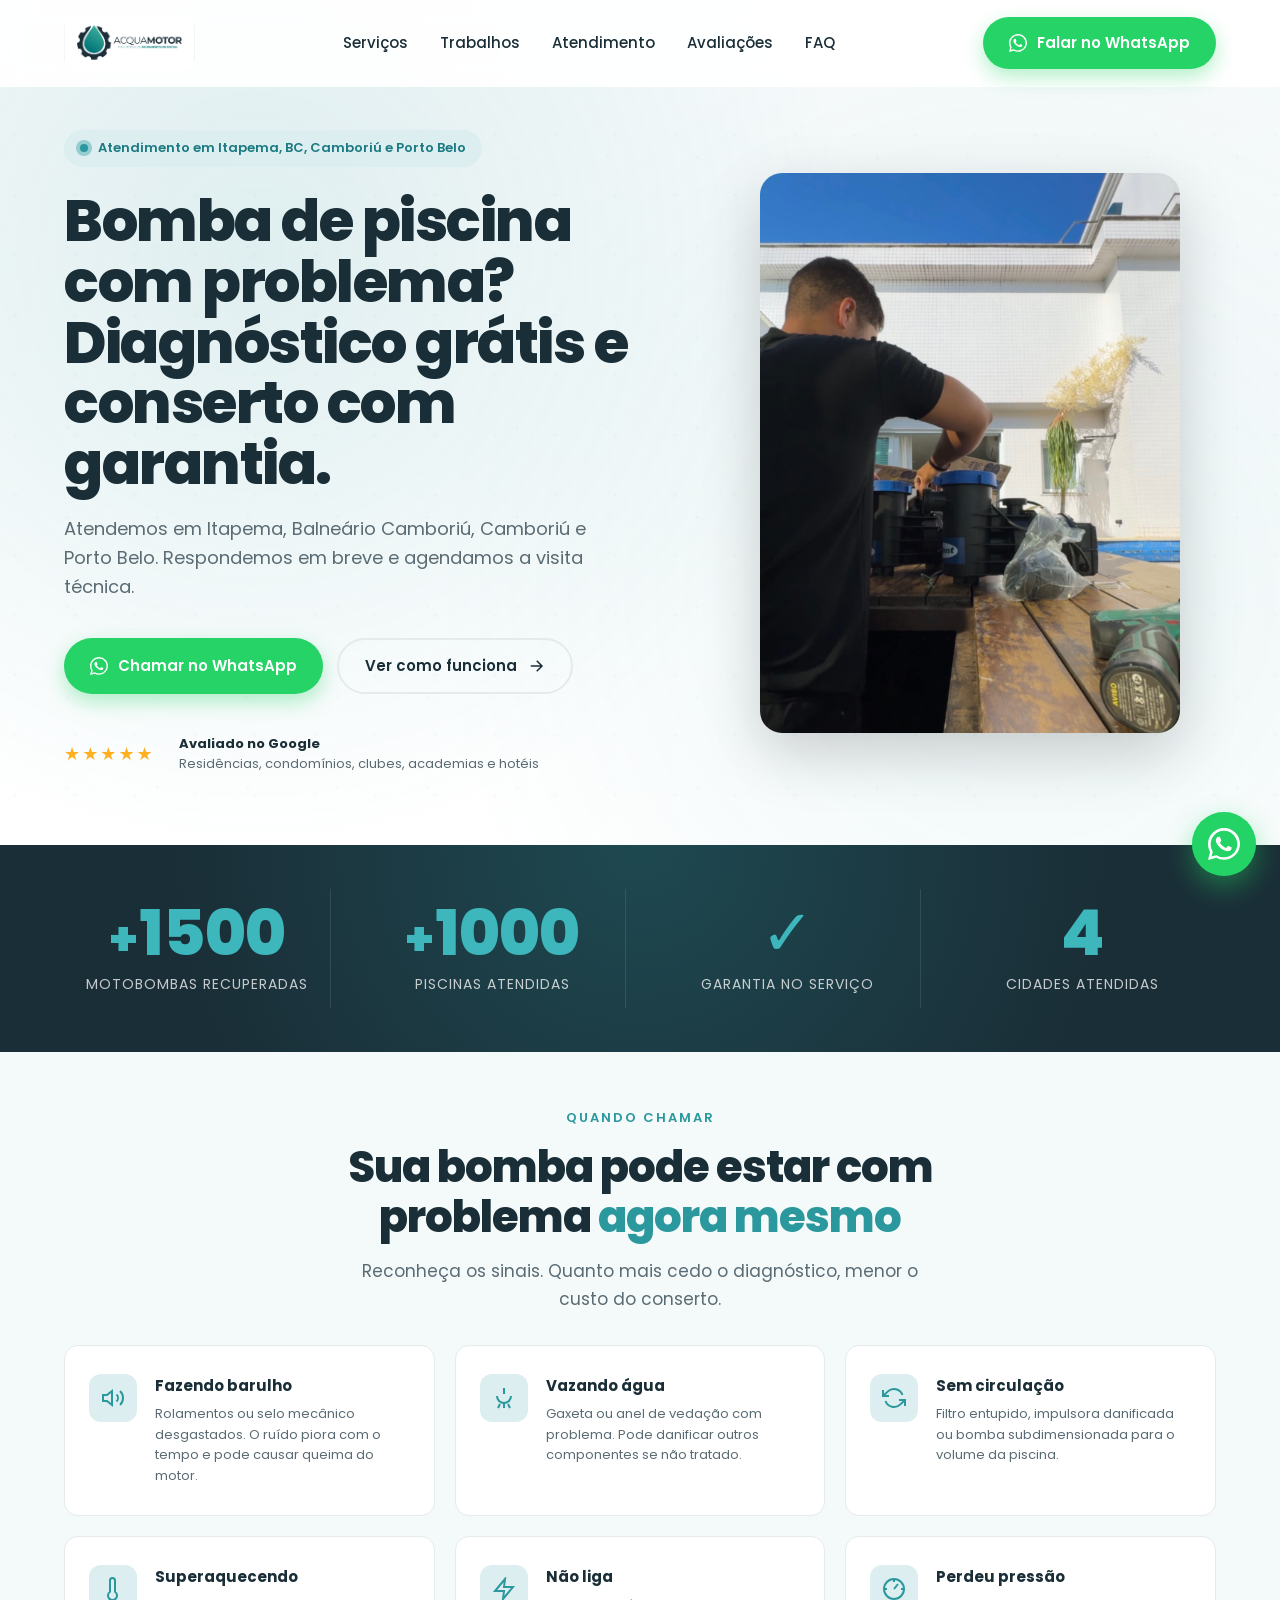
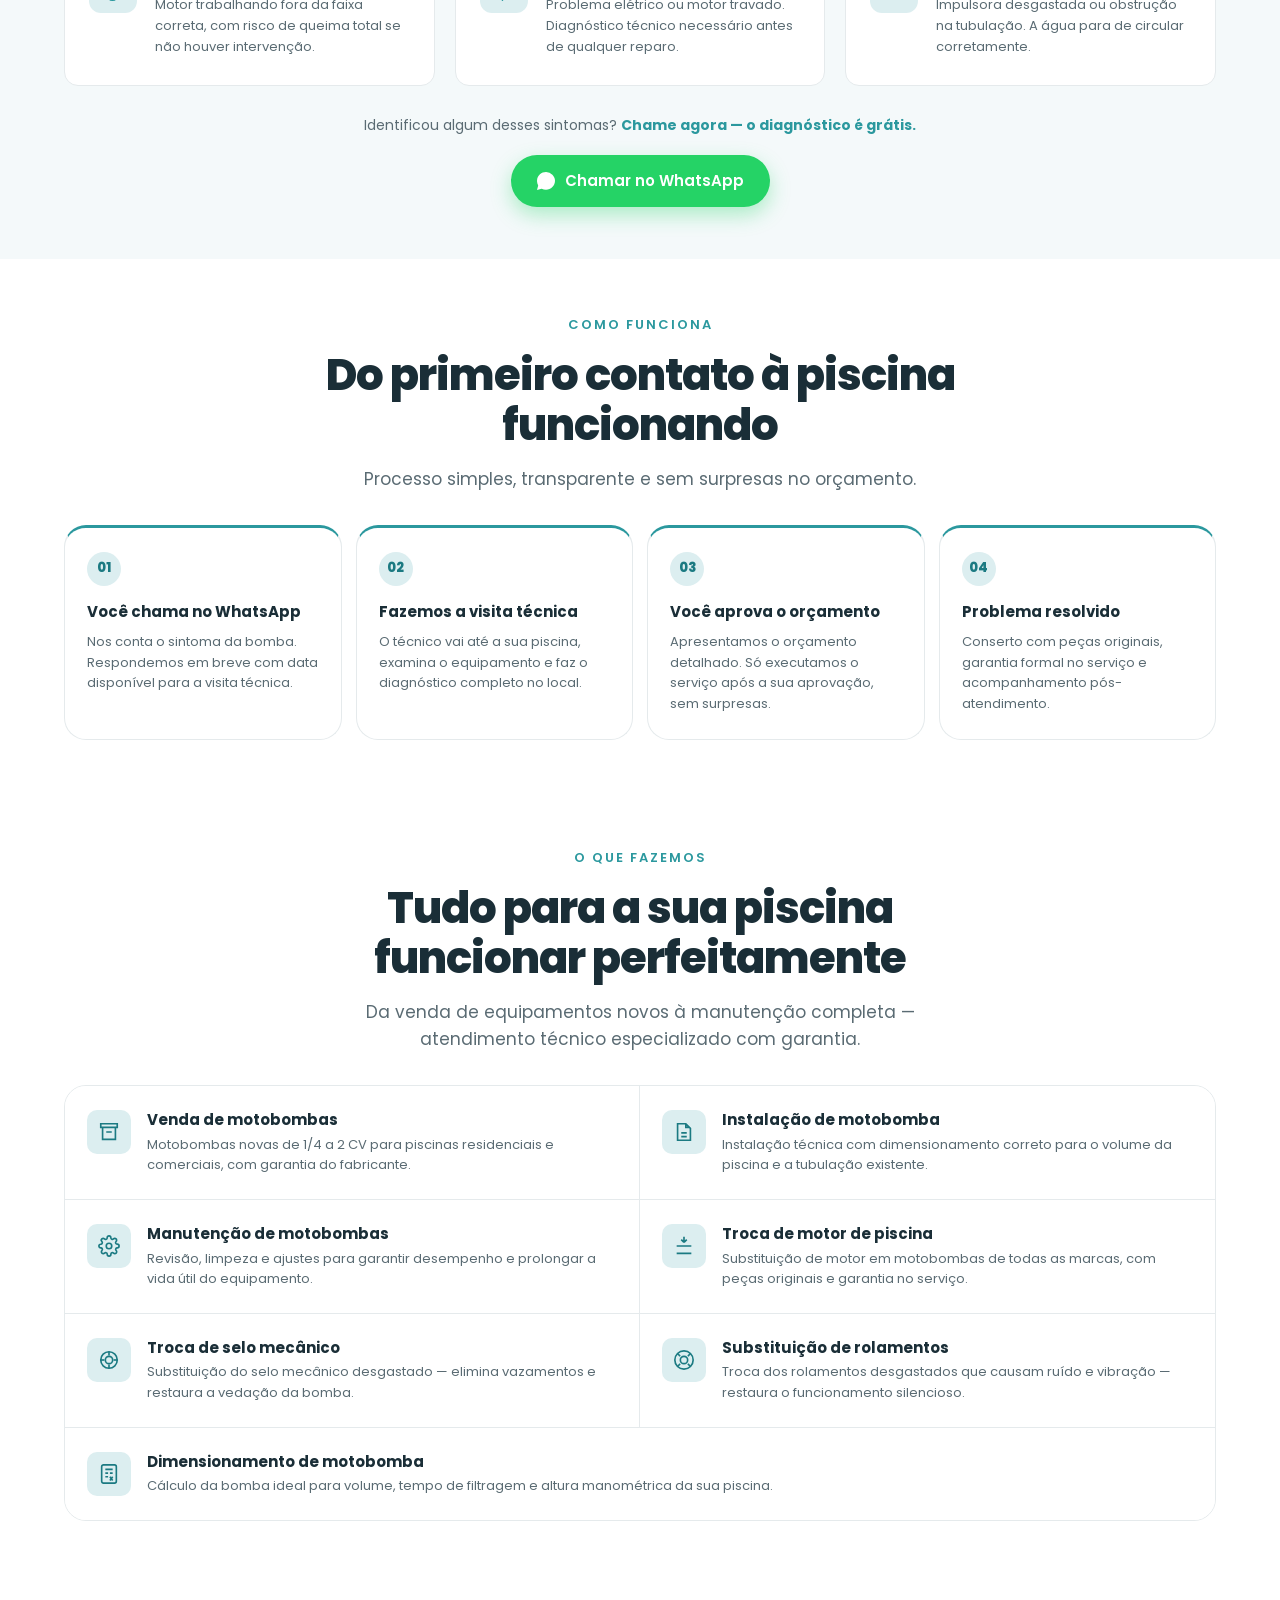
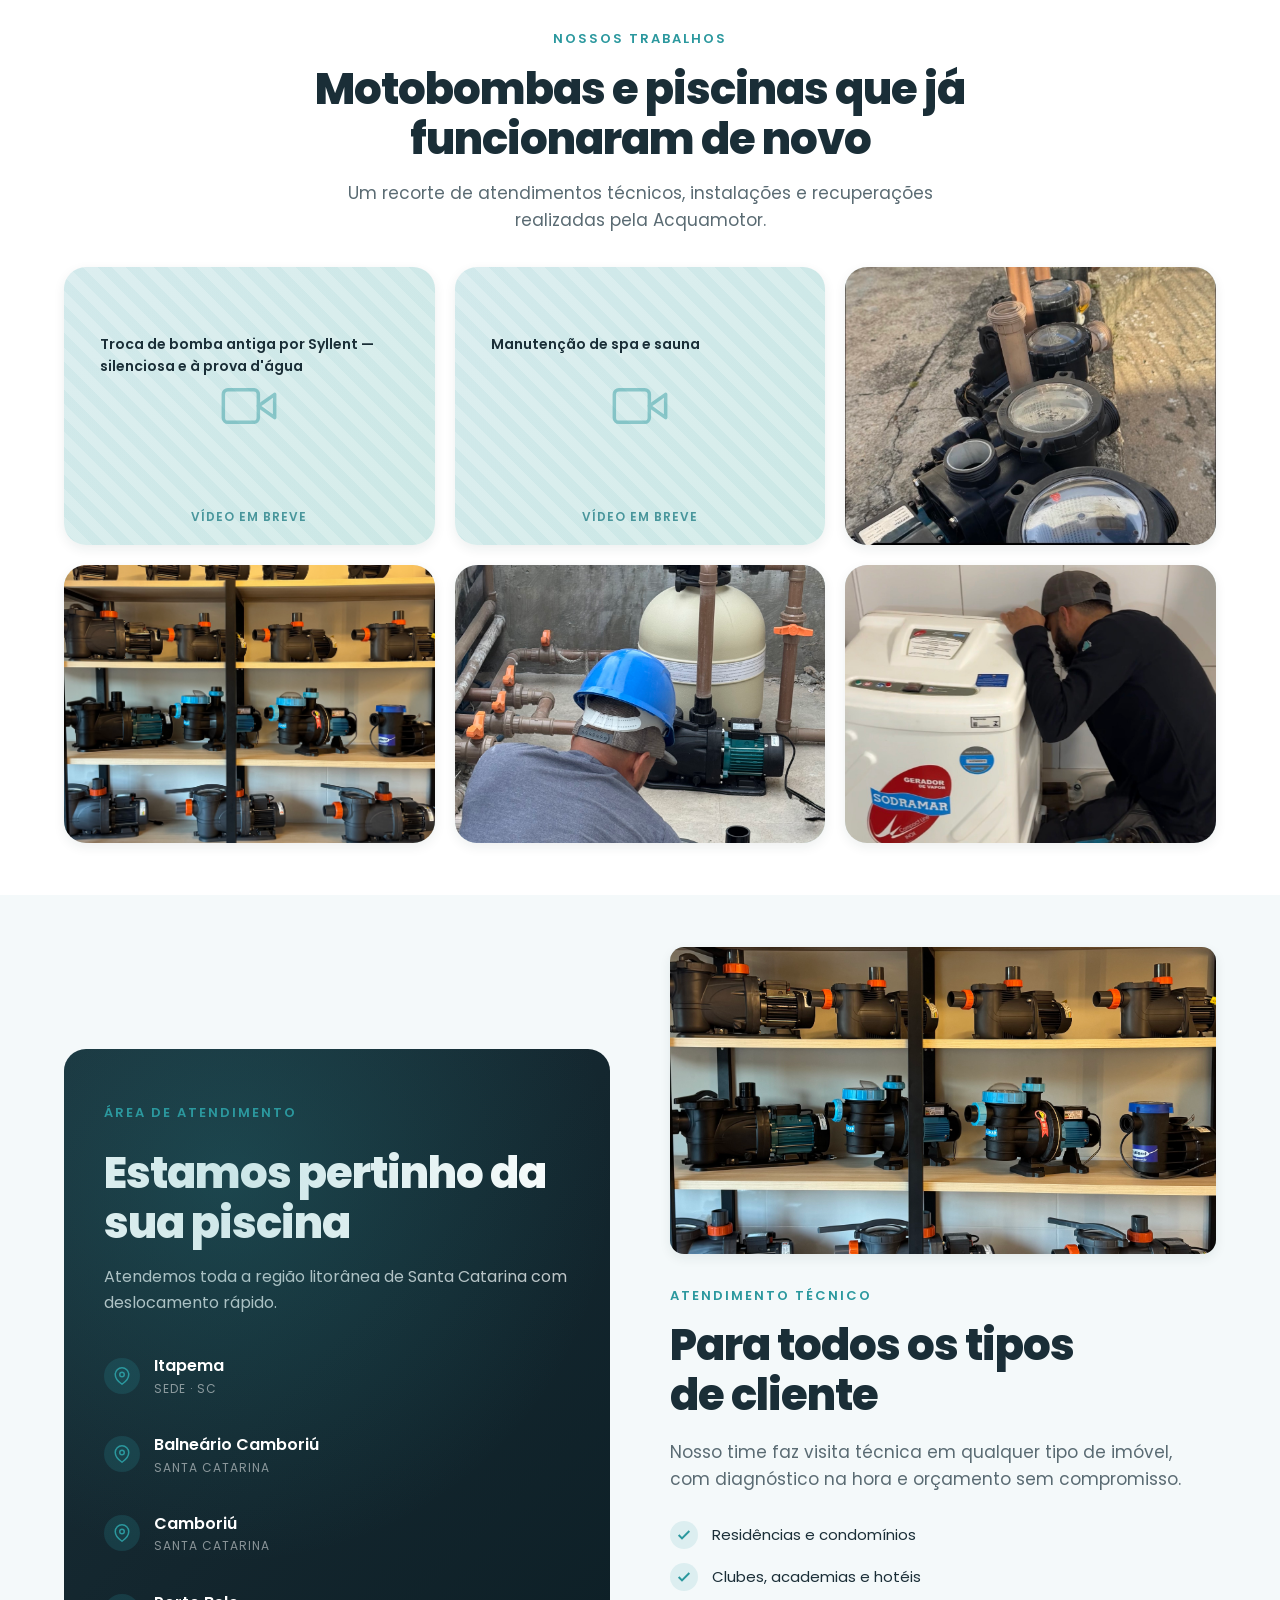
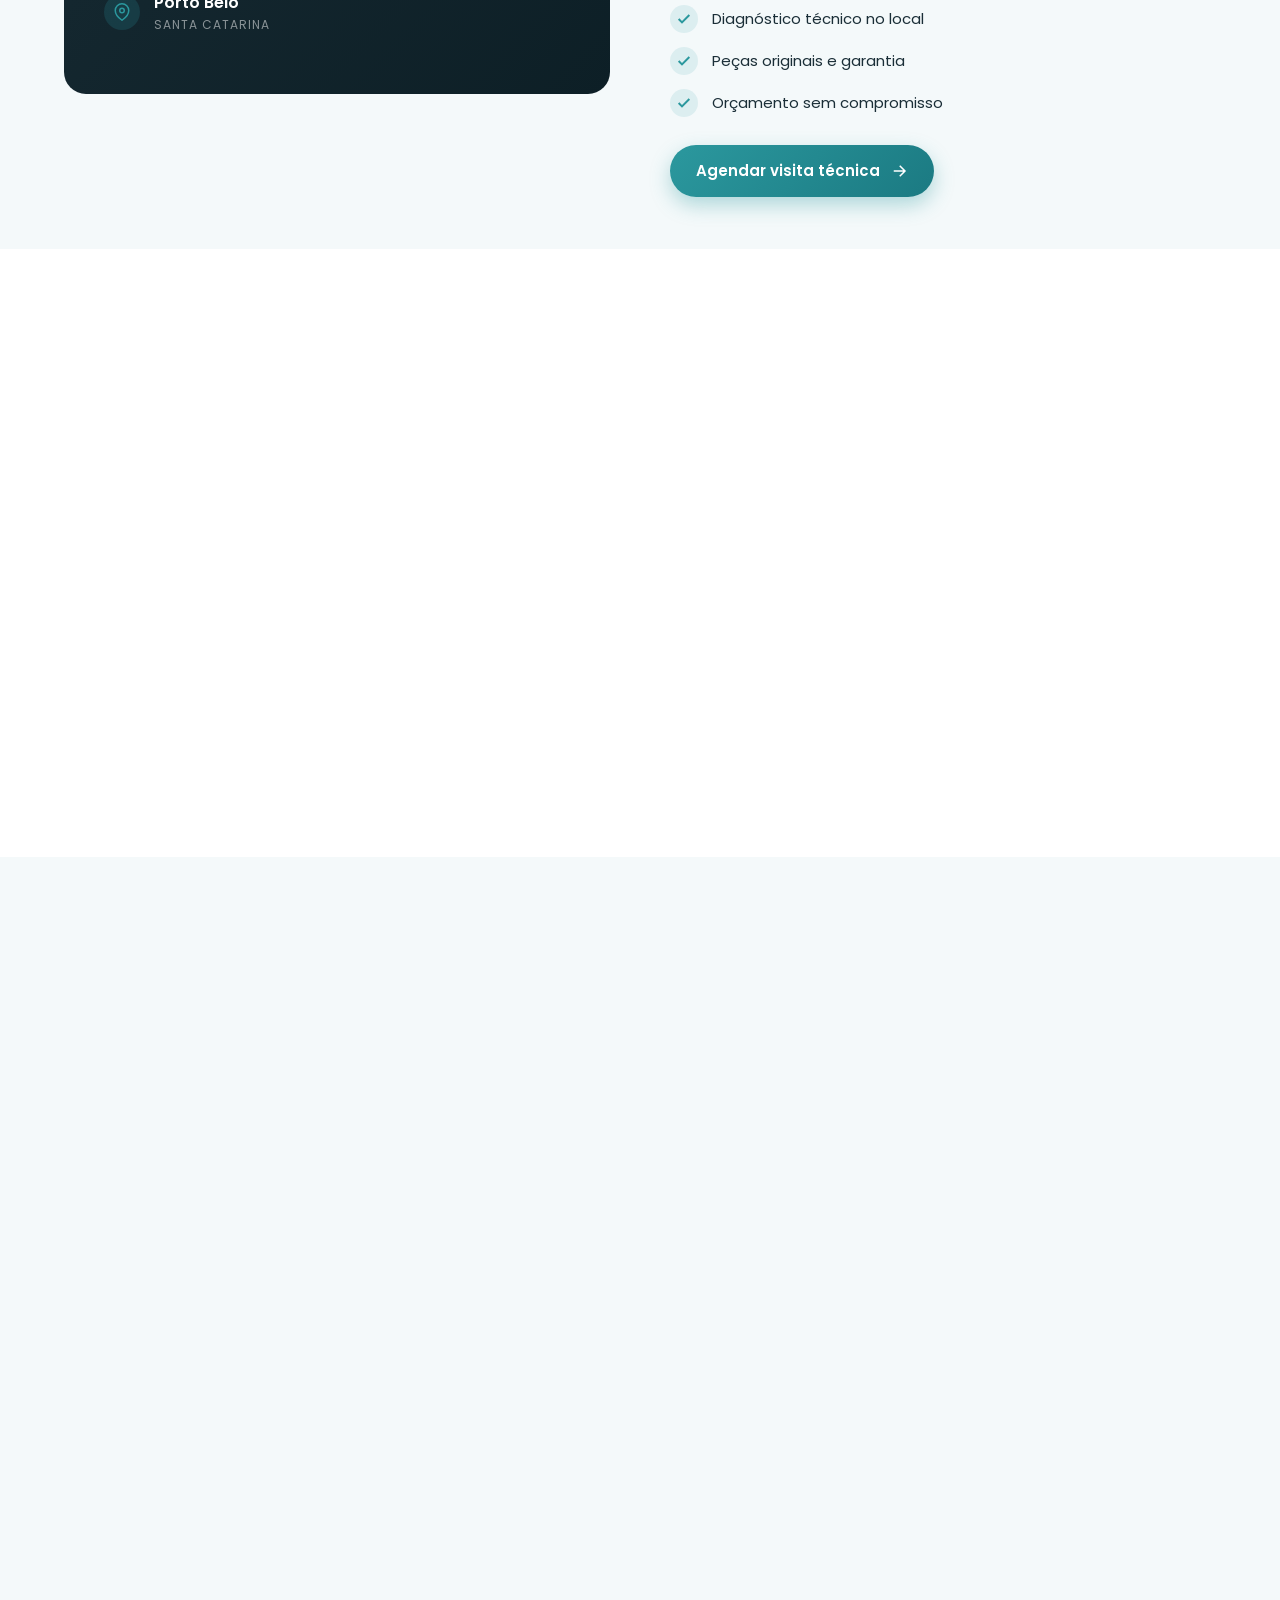
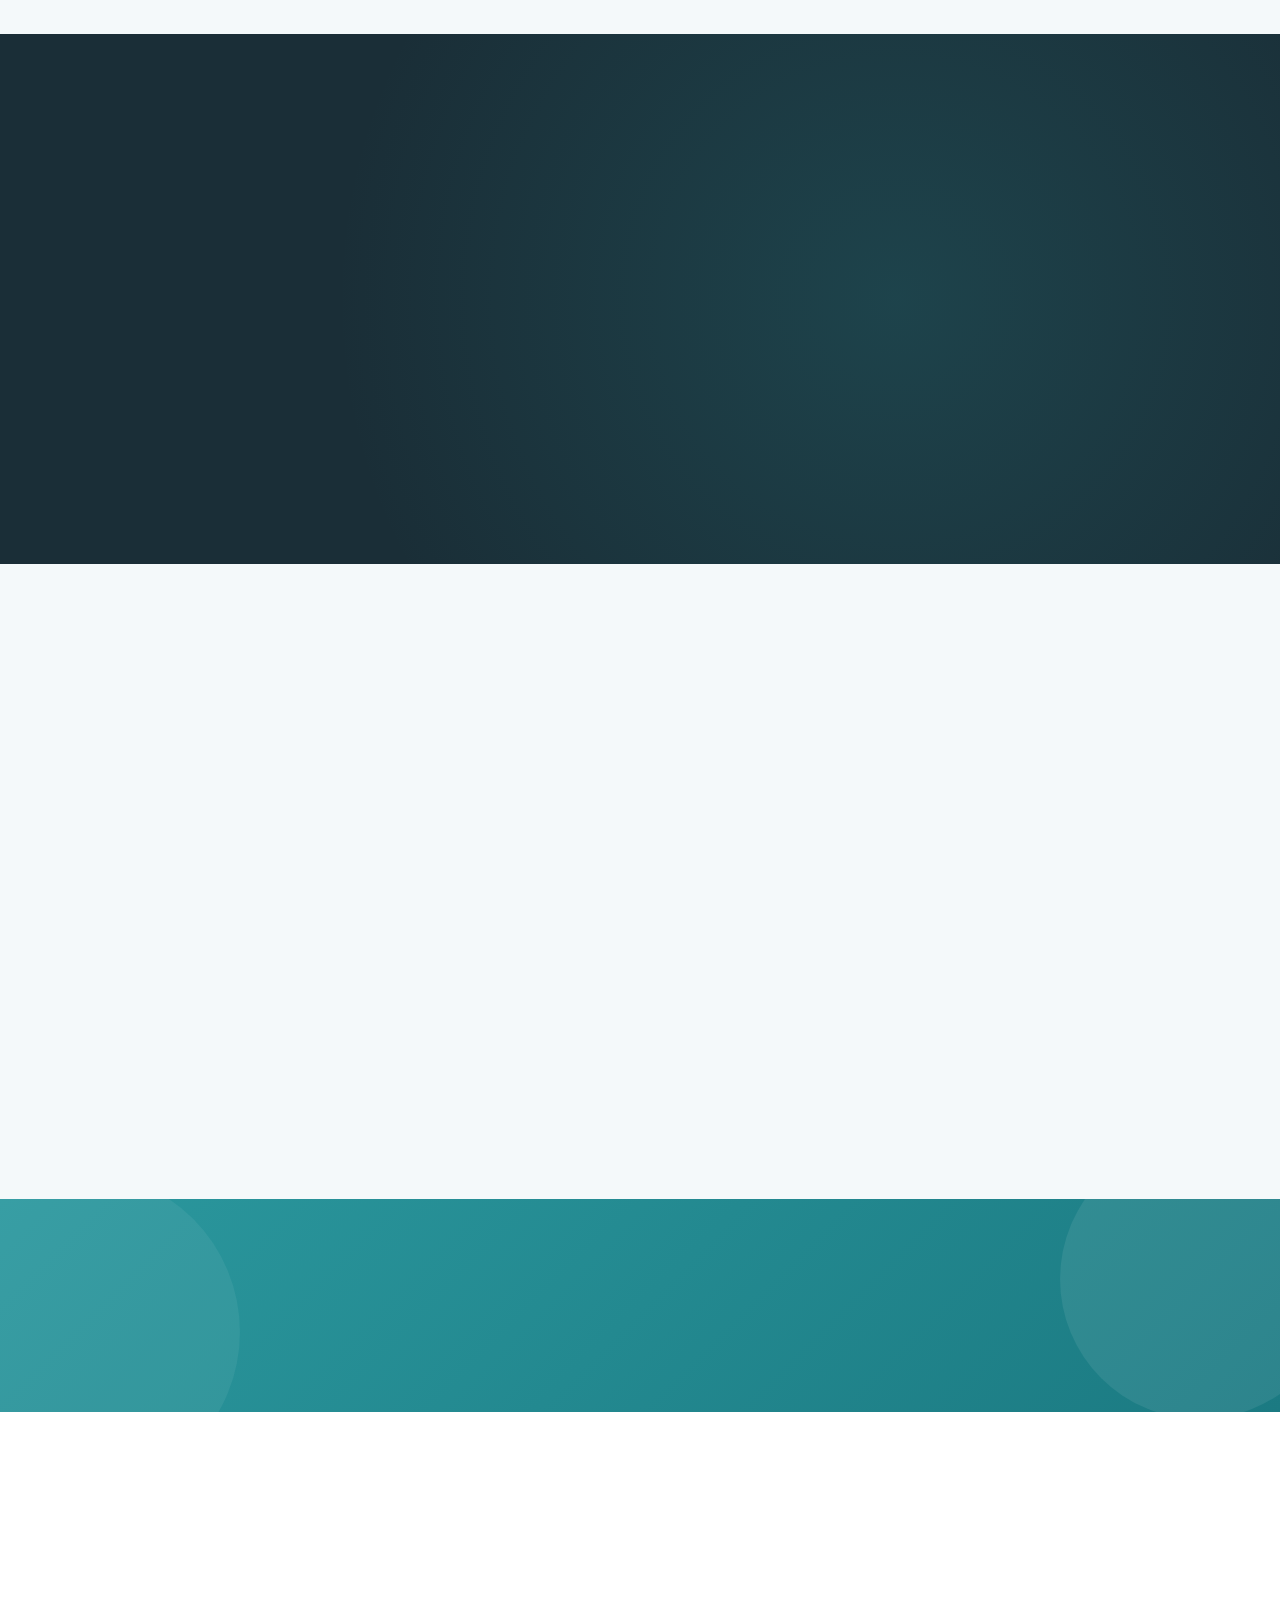
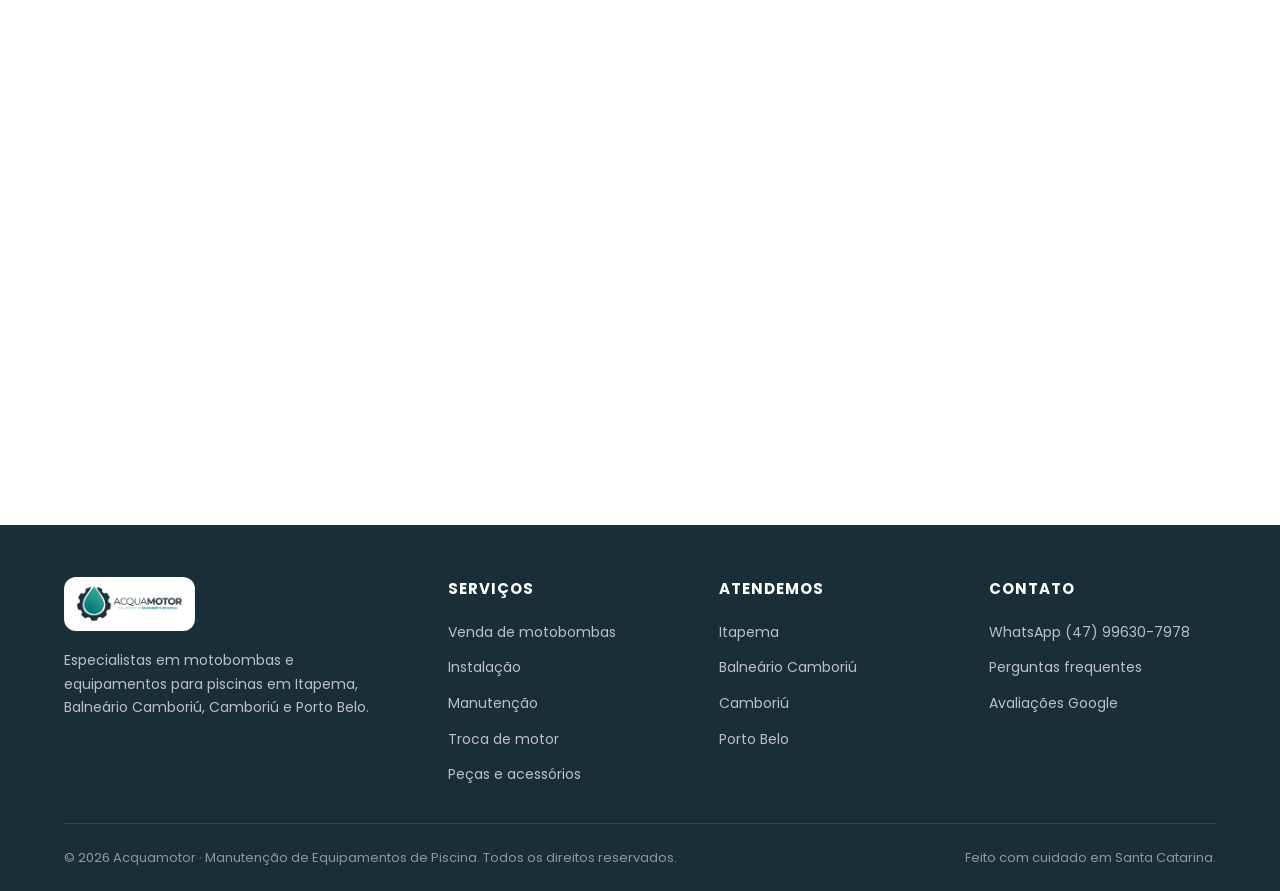
==== commit dedec39c: "fix: 4 ajustes de conteúdo e layout 1. Remove "Retorno em até 24h" em todos os lugares — substitui p" ====
--- a/index.html
+++ b/index.html
@@ -161,7 +161,7 @@
       "name": "Qual é o prazo para atender em Itapema e Balneário Camboriú?",
       "acceptedAnswer": {
         "@type": "Answer",
-        "text": "Retornamos pelo WhatsApp em até 24h e agendamos a visita conforme disponibilidade da agenda. Na maioria dos casos atendemos em poucos dias."
+        "text": "Respondemos pelo WhatsApp em breve e agendamos a visita conforme disponibilidade. Na maioria dos casos atendemos em poucos dias."
       }
     },
     {
@@ -1692,7 +1692,8 @@
     .stats { padding: 34px 0; }
     .stats-grid { grid-template-columns: 1fr 1fr; gap: 14px; max-width: 520px; margin: 0 auto; }
     .stat { padding: 8px 10px; }
-    .coverage-wrap { grid-template-columns: 1fr; }
+    .coverage-wrap { grid-template-columns: 1fr 1fr; gap: 28px; }
+    .coverage-visual { min-height: 380px; padding: 36px 28px; }
     .footer-grid { grid-template-columns: 1fr 1fr; gap: 28px; }
     .gallery-grid { grid-template-columns: repeat(2, 1fr); gap: 12px; }
     .logo .logo-img, .logo .logo-svg { height: 44px; max-width: 200px; }
@@ -1719,6 +1720,8 @@
     .section-head .eyebrow { font-size: 10px; margin-bottom: 6px; }
     .section-head h2 { margin-top: 0; }
     .container { padding: 0 16px; }
+    .coverage-wrap { grid-template-columns: 1fr; gap: 24px; }
+    .coverage-visual { min-height: unset; padding: 28px 20px; }
     .hero { padding: 80px 0 32px; }
     .hero-copy h1 { font-size: clamp(26px, 7vw, 34px); }
     .hero-sub { font-size: 14px; }
@@ -1875,7 +1878,7 @@
         </div>
         <h1>Bomba de piscina com problema? Diagnóstico grátis e conserto com garantia.</h1>
         <p class="hero-sub">
-          Atendemos em Itapema, Balneário Camboriú, Camboriú e Porto Belo. Retorno em até 24h e visita técnica agendada.
+          Atendemos em Itapema, Balneário Camboriú, Camboriú e Porto Belo. Respondemos em breve e agendamos a visita técnica.
         </p>
         <div class="hero-ctas">
           <a href="https://wa.me/5547996307978?text=Ol%C3%A1%2C%20vim%20pelo%20site%20da%20Acquamotor%20e%20gostaria%20de%20um%20diagn%C3%B3stico" target="_blank" rel="noopener" class="btn btn-whatsapp">
@@ -1931,7 +1934,7 @@
         </div>
         <div>
           <h3>Fazendo barulho</h3>
-          <p>Rolamentos ou selo mecânico desgastados — o ruído piora com o tempo e pode causar queima do motor.</p>
+          <p>Rolamentos ou selo mecânico desgastados. O ruído piora com o tempo e pode causar queima do motor.</p>
         </div>
       </div>
 
@@ -1941,7 +1944,7 @@
         </div>
         <div>
           <h3>Vazando água</h3>
-          <p>Gaxeta ou anel de vedação com problema — pode danificar outros componentes se não tratado.</p>
+          <p>Gaxeta ou anel de vedação com problema. Pode danificar outros componentes se não tratado.</p>
         </div>
       </div>
 
@@ -1961,7 +1964,7 @@
         </div>
         <div>
           <h3>Superaquecendo</h3>
-          <p>Motor trabalhando fora da faixa correta — risco de queima total se não houver intervenção.</p>
+          <p>Motor trabalhando fora da faixa correta, com risco de queima total se não houver intervenção.</p>
         </div>
       </div>
 
@@ -1971,7 +1974,7 @@
         </div>
         <div>
           <h3>Não liga</h3>
-          <p>Problema elétrico ou motor travado — diagnóstico técnico necessário antes de qualquer reparo.</p>
+          <p>Problema elétrico ou motor travado. Diagnóstico técnico necessário antes de qualquer reparo.</p>
         </div>
       </div>
 
@@ -1981,7 +1984,7 @@
         </div>
         <div>
           <h3>Perdeu pressão</h3>
-          <p>Impulsora desgastada ou obstrução na tubulação — a água para de circular corretamente.</p>
+          <p>Impulsora desgastada ou obstrução na tubulação. A água para de circular corretamente.</p>
         </div>
       </div>
     </div>
@@ -2000,7 +2003,7 @@
   <div class="container">
     <div class="section-head reveal">
       <span class="eyebrow">COMO FUNCIONA</span>
-      <h2>Do primeiro contato à <span class="accent">piscina funcionando</span></h2>
+      <h2>Do primeiro contato à piscina funcionando</h2>
       <p class="section-sub">Processo simples, transparente e sem surpresas no orçamento.</p>
     </div>
 
@@ -2008,7 +2011,7 @@
       <div class="step-item reveal">
         <div class="step-num">01</div>
         <div class="step-title">Você chama no WhatsApp</div>
-        <p class="step-text">Nos conta o sintoma da bomba. Retornamos em até 24h com data disponível para a visita técnica.</p>
+        <p class="step-text">Nos conta o sintoma da bomba. Respondemos em breve com data disponível para a visita técnica.</p>
       </div>
       <div class="step-item reveal reveal-delay-1">
         <div class="step-num">02</div>
@@ -2018,7 +2021,7 @@
       <div class="step-item reveal reveal-delay-2">
         <div class="step-num">03</div>
         <div class="step-title">Você aprova o orçamento</div>
-        <p class="step-text">Apresentamos o orçamento detalhado. Só executamos o serviço após a sua aprovação — sem surpresas.</p>
+        <p class="step-text">Apresentamos o orçamento detalhado. Só executamos o serviço após a sua aprovação, sem surpresas.</p>
       </div>
       <div class="step-item reveal reveal-delay-3">
         <div class="step-num">04</div>
@@ -2034,7 +2037,7 @@
   <div class="container">
     <div class="section-head reveal">
       <span class="eyebrow">O QUE FAZEMOS</span>
-      <h2>Tudo para a sua piscina <span class="accent">funcionar perfeitamente</span></h2>
+      <h2>Tudo para a sua piscina funcionar perfeitamente</h2>
       <p class="section-sub">Da venda de equipamentos novos à manutenção completa — atendimento técnico especializado com garantia.</p>
     </div>
 
@@ -2082,7 +2085,7 @@
   <div class="container">
     <div class="section-head reveal">
       <span class="eyebrow">NOSSOS TRABALHOS</span>
-      <h2>Motobombas e piscinas que <span class="accent">já funcionaram de novo</span></h2>
+      <h2>Motobombas e piscinas que já funcionaram de novo</h2>
       <p class="section-sub">Um recorte de atendimentos técnicos, instalações e recuperações realizadas pela Acquamotor.</p>
     </div>
 
@@ -2125,7 +2128,7 @@
     <div class="coverage-wrap">
       <div class="coverage-visual reveal">
         <span class="eyebrow" style="color: var(--teal);">ÁREA DE ATENDIMENTO</span>
-        <h2 style="color: var(--white); margin-top: 10px;">Estamos <span class="accent">pertinho</span> da sua piscina</h2>
+        <h2 style="color: var(--white); margin-top: 10px;">Estamos pertinho da sua piscina</h2>
         <p style="color: rgba(255,255,255,0.75); margin-top: 10px;">Atendemos toda a região litorânea de Santa Catarina com deslocamento rápido.</p>
         <ul class="cities-list">
           <li class="city-item">
@@ -2176,7 +2179,7 @@
   <div class="container">
     <div class="section-head reveal">
       <span class="eyebrow">POR QUE ACQUAMOTOR</span>
-      <h2>Confiança, técnica e <span class="accent">resultado</span></h2>
+      <h2>Confiança, técnica e resultado</h2>
       <p class="section-sub">Tudo que você precisa para resolver o problema da sua piscina de uma vez só.</p>
     </div>
 
@@ -2184,7 +2187,7 @@
       <div class="why-card reveal">
         <div class="why-icon"><svg viewBox="0 0 24 24" fill="none" stroke="currentColor" stroke-width="2"><circle cx="12" cy="12" r="10"/><polyline points="12 6 12 12 16 14"/></svg></div>
         <h3>Atendimento rápido</h3>
-        <p>Retorno em até 24h e visita técnica agendada conforme disponibilidade.</p>
+        <p>Respondemos em breve e agendamos a visita técnica conforme disponibilidade.</p>
       </div>
       <div class="why-card reveal reveal-delay-1">
         <div class="why-icon why-icon-outline"><svg viewBox="0 0 24 24" fill="none" stroke="currentColor" stroke-width="2"><path d="M12 22s8-4 8-10V5l-8-3-8 3v7c0 6 8 10 8 10z"/></svg></div>
@@ -2210,7 +2213,7 @@
   <div class="container">
     <div class="section-head reveal">
       <span class="eyebrow">O QUE DIZEM DE NÓS</span>
-      <h2>Avaliações <span class="accent">reais</span> de clientes</h2>
+      <h2>Avaliações reais de clientes</h2>
       <p class="section-sub">Feedback de quem já confiou o motor da sua piscina à Acquamotor.</p>
     </div>
 
@@ -2381,7 +2384,7 @@
   <div class="container">
     <div class="section-head reveal">
       <span class="eyebrow">DÚVIDAS FREQUENTES</span>
-      <h2>Perguntas que a gente <span class="accent">ouve todo dia</span></h2>
+      <h2>Perguntas que a gente ouve todo dia</h2>
       <p class="section-sub">Respostas diretas para as dúvidas mais comuns sobre conserto de bomba de piscina.</p>
     </div>
 
@@ -2401,7 +2404,7 @@
           <svg class="faq-chevron" viewBox="0 0 24 24" fill="none" stroke="currentColor" stroke-width="2.5"><polyline points="6 9 12 15 18 9"/></svg>
         </button>
         <div class="faq-answer" role="region">
-          <div class="faq-answer-inner">Retornamos pelo WhatsApp em até 24h e agendamos a visita conforme disponibilidade da agenda. Na maioria dos casos atendemos em poucos dias.</div>
+          <div class="faq-answer-inner">Respondemos pelo WhatsApp em breve e agendamos a visita conforme disponibilidade. Na maioria dos casos atendemos em poucos dias.</div>
         </div>
       </div>
       <div class="faq-item">
@@ -2486,7 +2489,7 @@
   <div class="container">
     <div class="section-head reveal">
       <span class="eyebrow">FALE COM A ACQUAMOTOR</span>
-      <h2>Chame no WhatsApp — <span class="accent">retornamos em até 24h</span></h2>
+      <h2>Chame no WhatsApp — <span class="accent">respondemos em breve</span></h2>
       <p class="section-sub">Descreva o sintoma da sua bomba e agendamos a visita técnica sem compromisso.</p>
     </div>
 
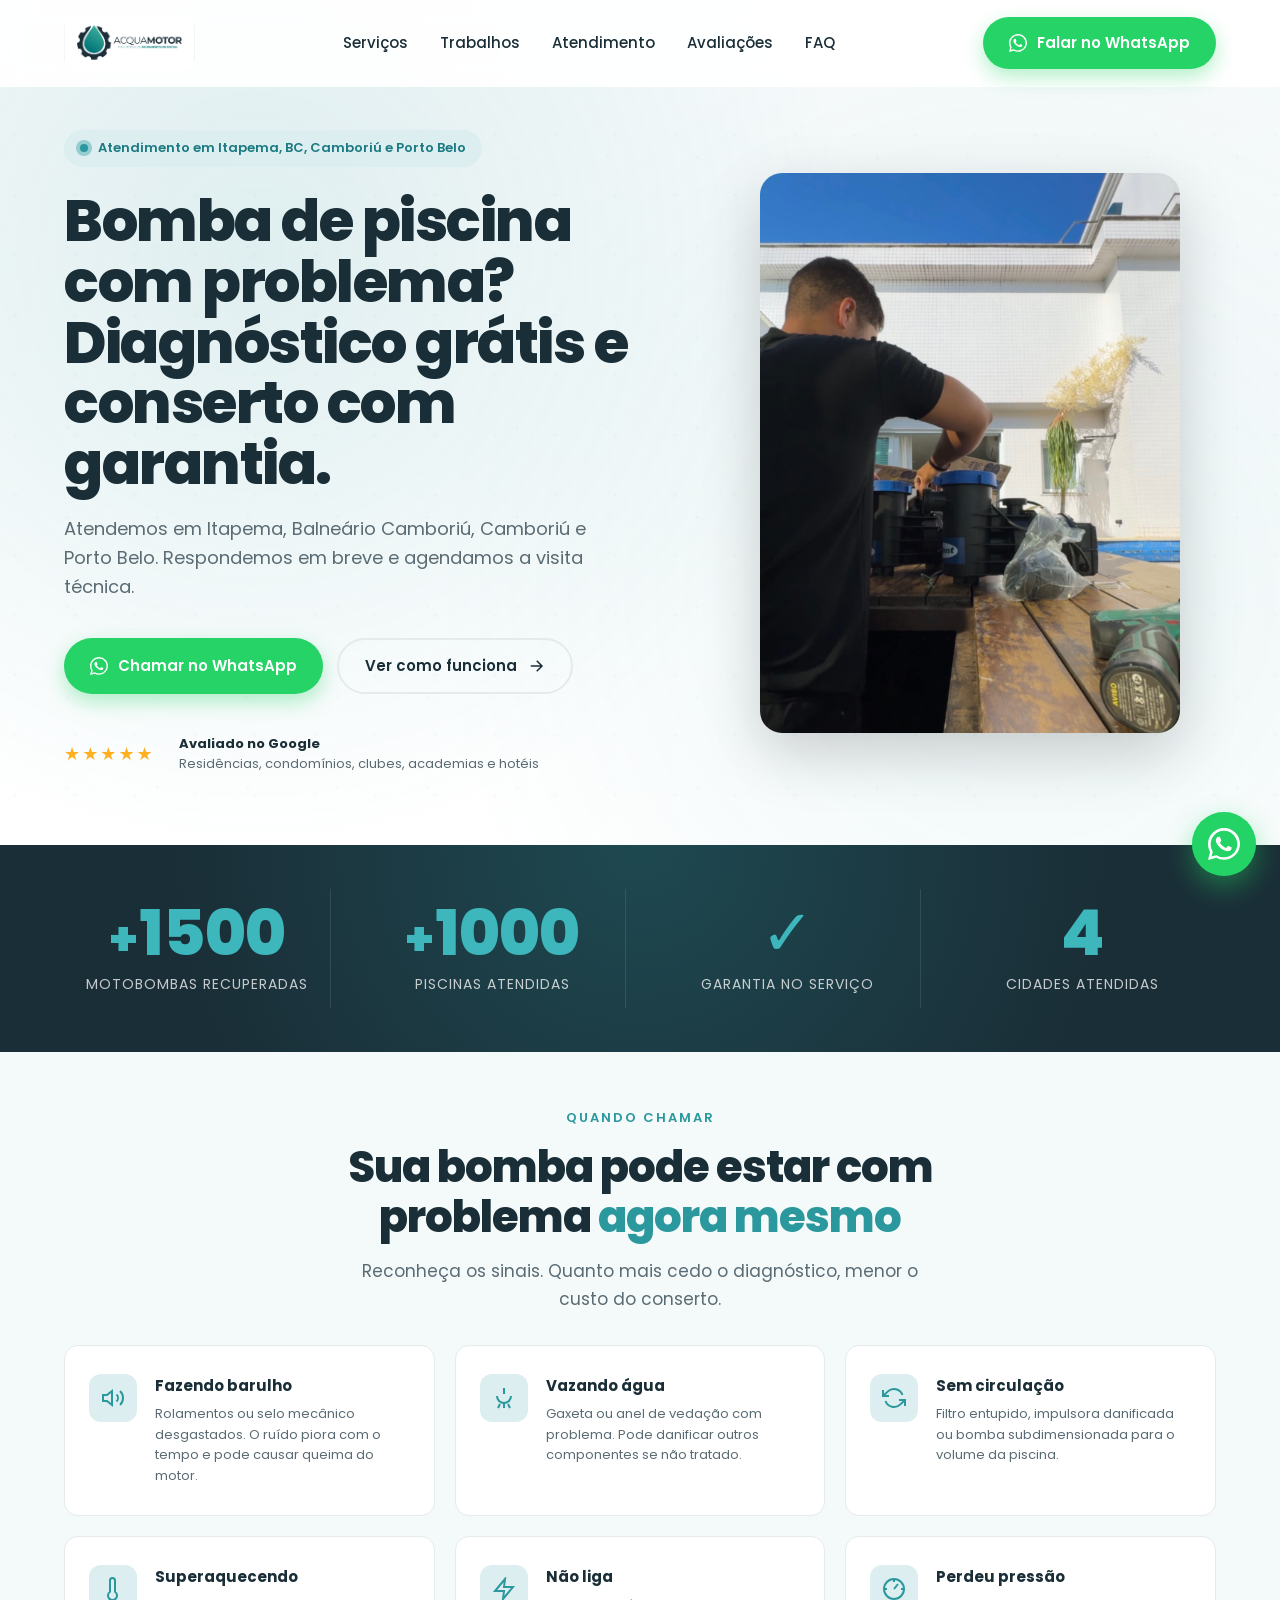
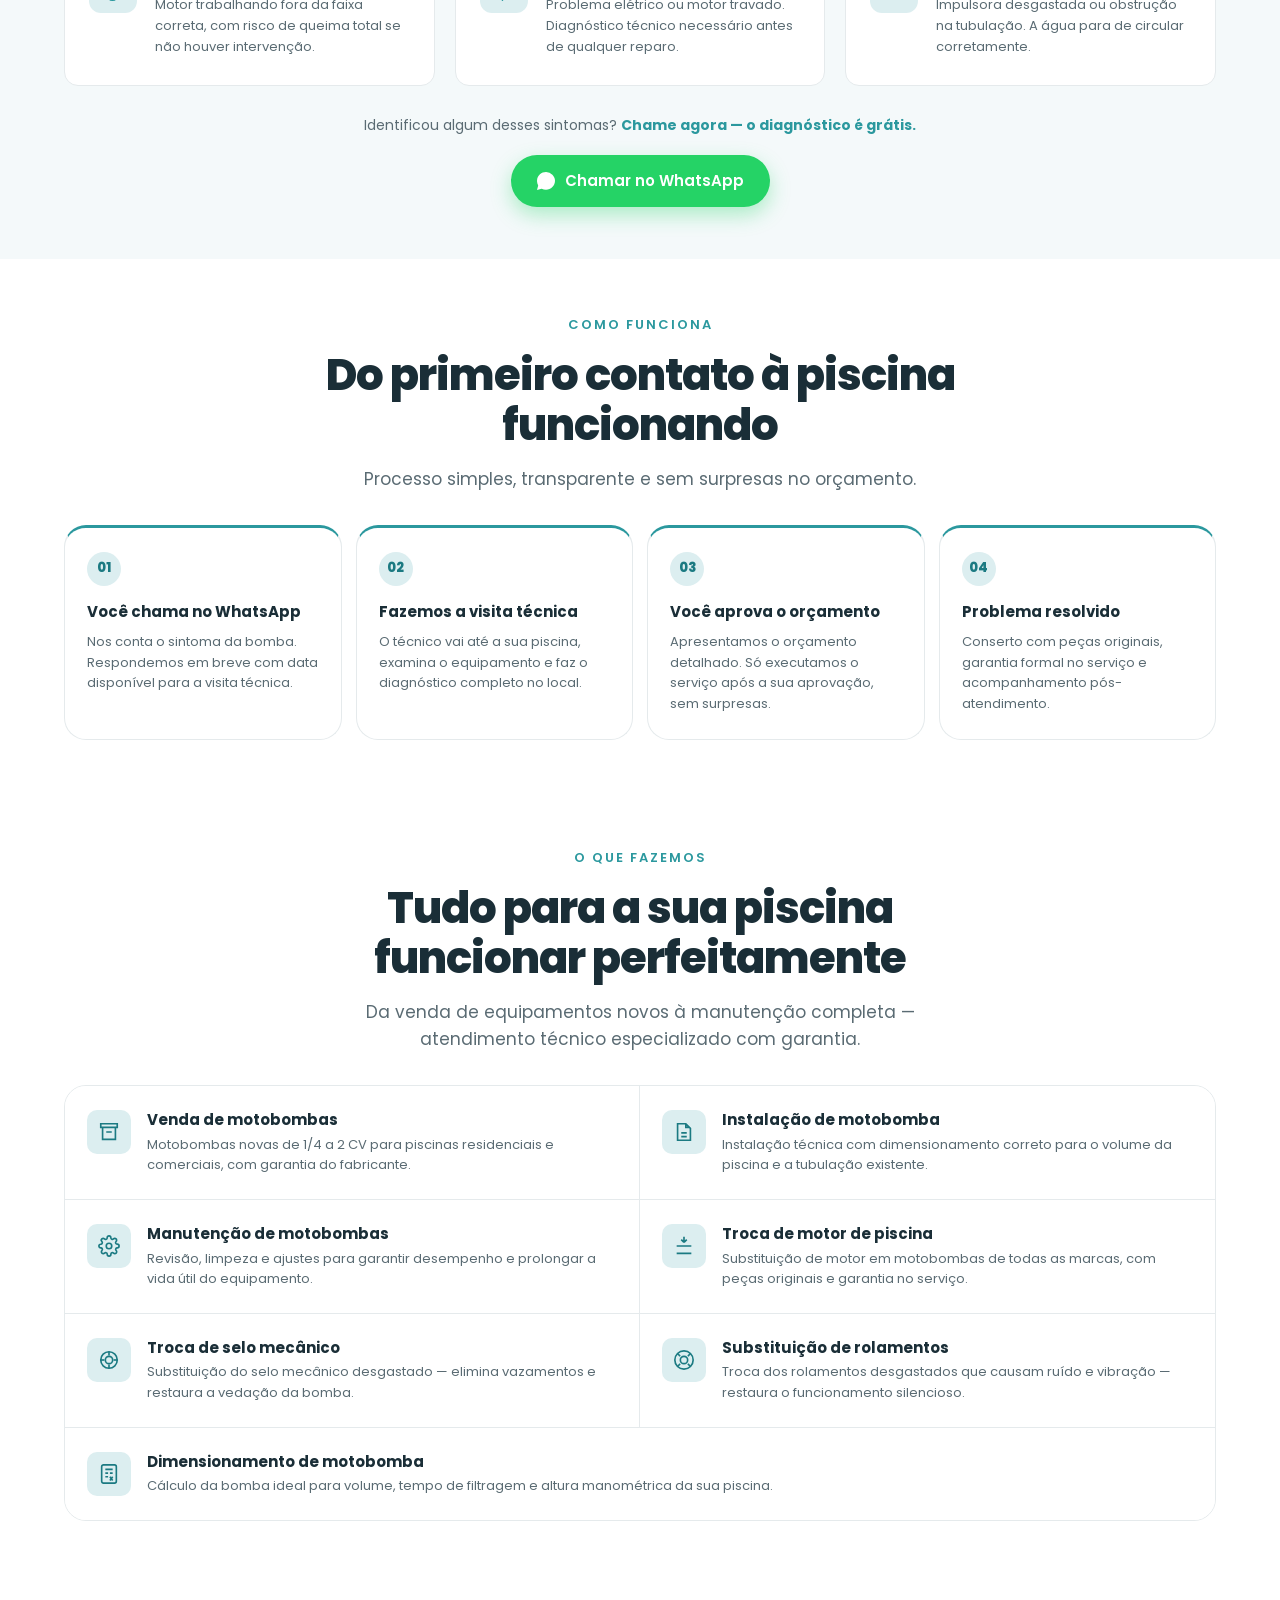
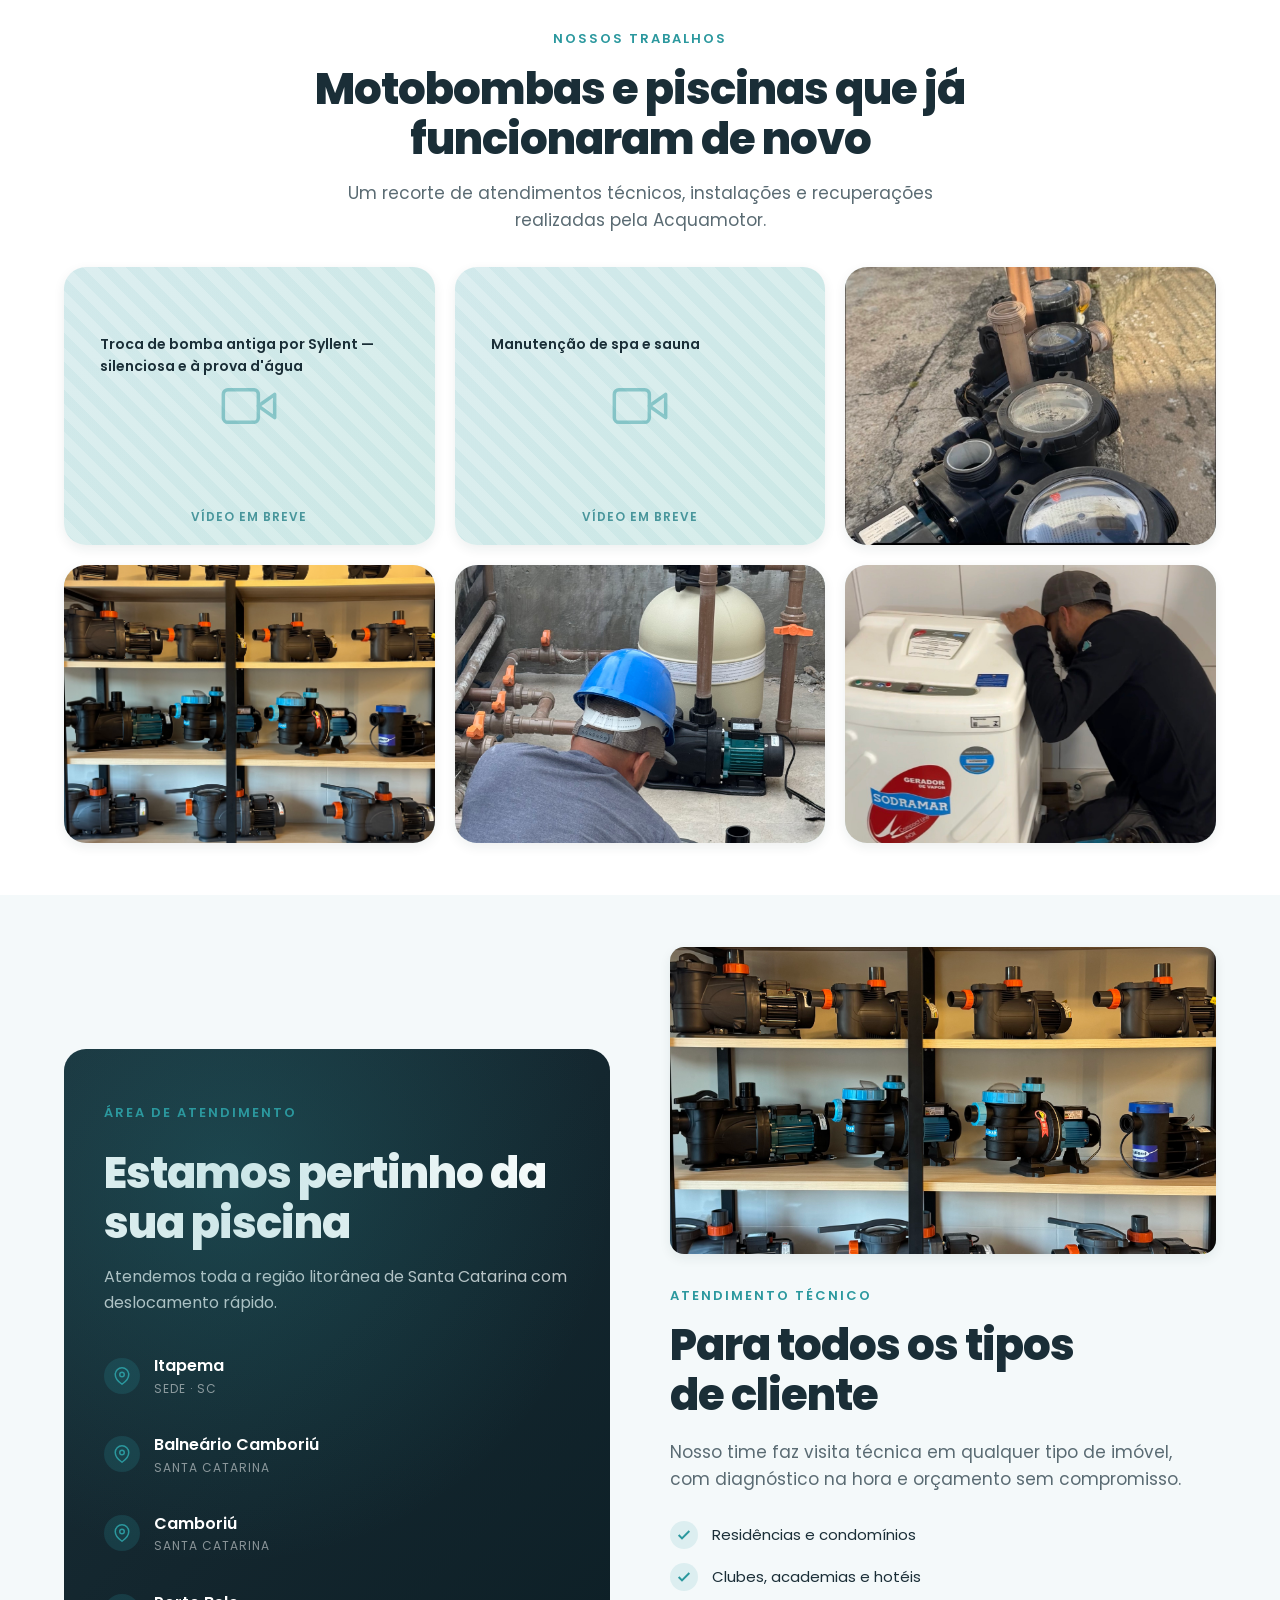
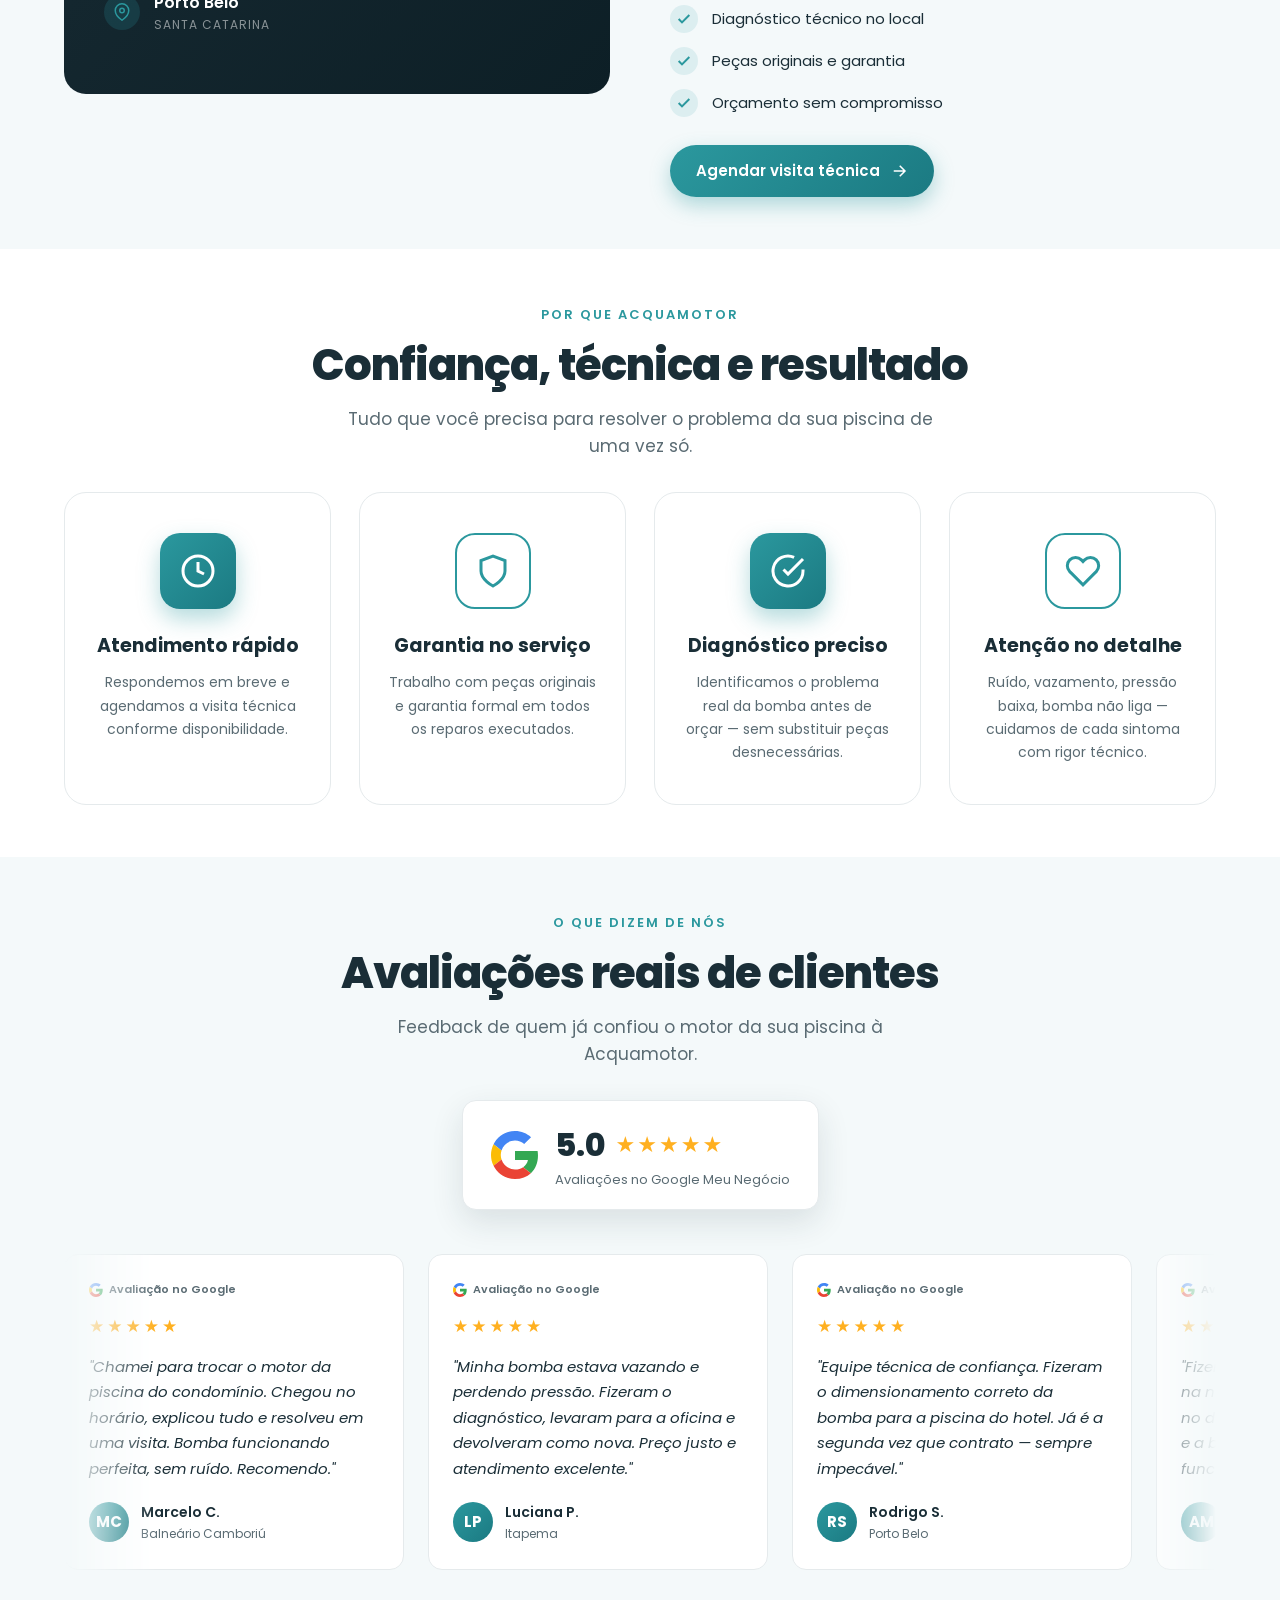
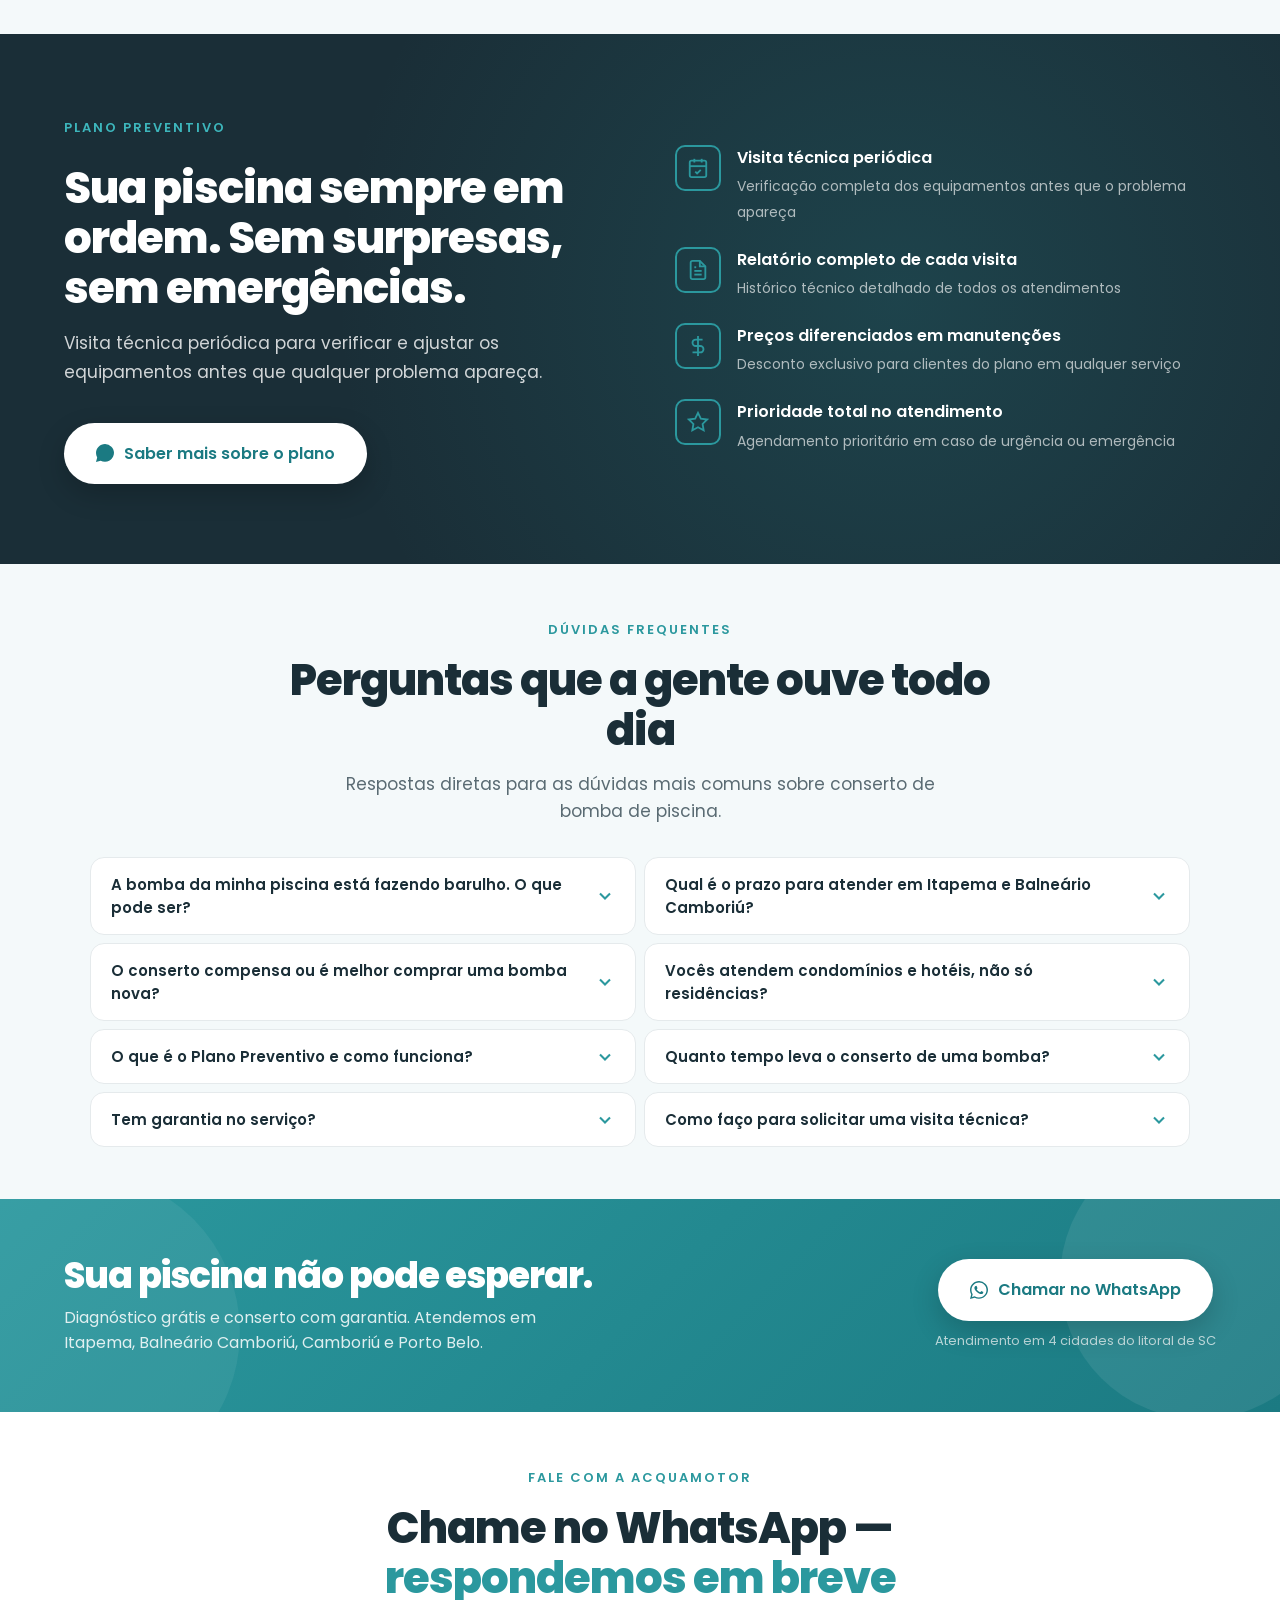
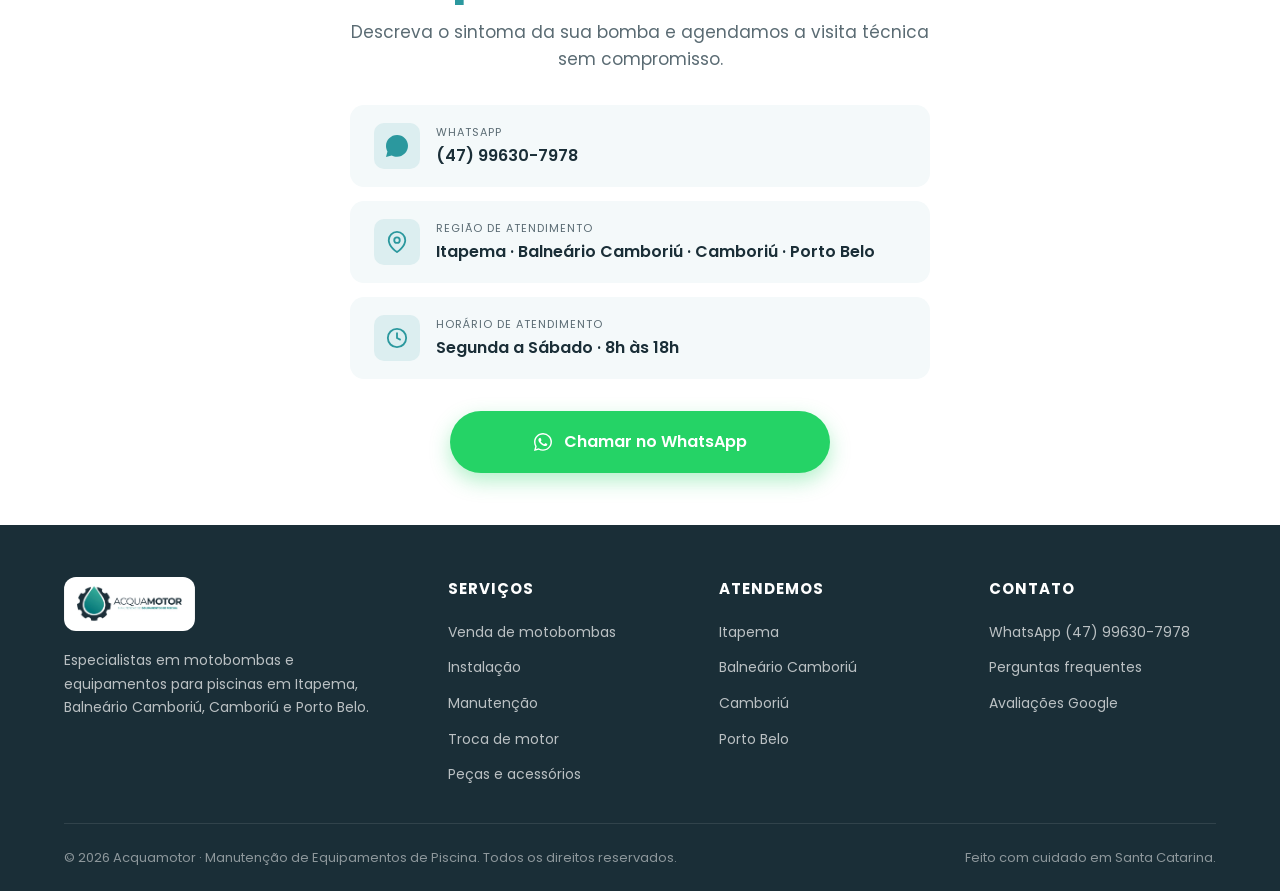
==== commit c836b45c: "feat: instala Google Tag Manager (GTM-K5CRNMFN) em todas as páginas Adiciona os snippets de <head> e" ====
--- a/index.html
+++ b/index.html
@@ -1,6 +1,13 @@
 <!DOCTYPE html>
 <html lang="pt-BR">
 <head>
+<!-- Google Tag Manager -->
+<script>(function(w,d,s,l,i){w[l]=w[l]||[];w[l].push({'gtm.start':
+new Date().getTime(),event:'gtm.js'});var f=d.getElementsByTagName(s)[0],
+j=d.createElement(s),dl=l!='dataLayer'?'&l='+l:'';j.async=true;j.src=
+'https://www.googletagmanager.com/gtm.js?id='+i+dl;f.parentNode.insertBefore(j,f);
+})(window,document,'script','dataLayer','GTM-K5CRNMFN');</script>
+<!-- End Google Tag Manager -->
 <meta charset="UTF-8" />
 <meta name="viewport" content="width=device-width, initial-scale=1.0" />
 
@@ -40,8 +47,10 @@
 <meta name="twitter:image" content="https://acquamotor.com.br/logo.png" />
 
 <!-- ====== FAVICON ====== -->
-<link rel="icon" type="image/svg+xml" href="/favicon.svg" />
-<link rel="apple-touch-icon" href="/logo.png" />
+<link rel="icon" type="image/svg+xml" href="/favicon.svg?v=2" />
+<link rel="icon" type="image/png" sizes="512x512" href="/icon-512.png?v=2" />
+<link rel="icon" type="image/png" sizes="192x192" href="/icon-192.png?v=2" />
+<link rel="apple-touch-icon" sizes="512x512" href="/icon-512.png?v=2" />
 
 <!-- ====== STRUCTURED DATA: LOCAL BUSINESS ====== -->
 <script type="application/ld+json">
@@ -53,7 +62,7 @@
   "legalName": "Acquamotor LTDA",
   "description": "Assistência técnica e venda de motobombas Syllent para piscinas, spas e saunas. Instalação, troca, conserto e manutenção preventiva com garantia em Itapema, Balneário Camboriú, Camboriú e Porto Belo.",
   "url": "https://acquamotor.com.br/",
-  "logo": "https://acquamotor.com.br/logo.png",
+  "logo": "https://acquamotor.com.br/icon-512.png",
   "image": "https://acquamotor.com.br/logo.png",
   "telephone": "+55-47-99630-7978",
   "priceRange": "$$",
@@ -1797,6 +1806,10 @@
 </style>
 </head>
 <body>
+<!-- Google Tag Manager (noscript) -->
+<noscript><iframe src="https://www.googletagmanager.com/ns.html?id=GTM-K5CRNMFN"
+height="0" width="0" style="display:none;visibility:hidden"></iframe></noscript>
+<!-- End Google Tag Manager (noscript) -->
 
 <!-- ================= HEADER ================= -->
 <header id="header">
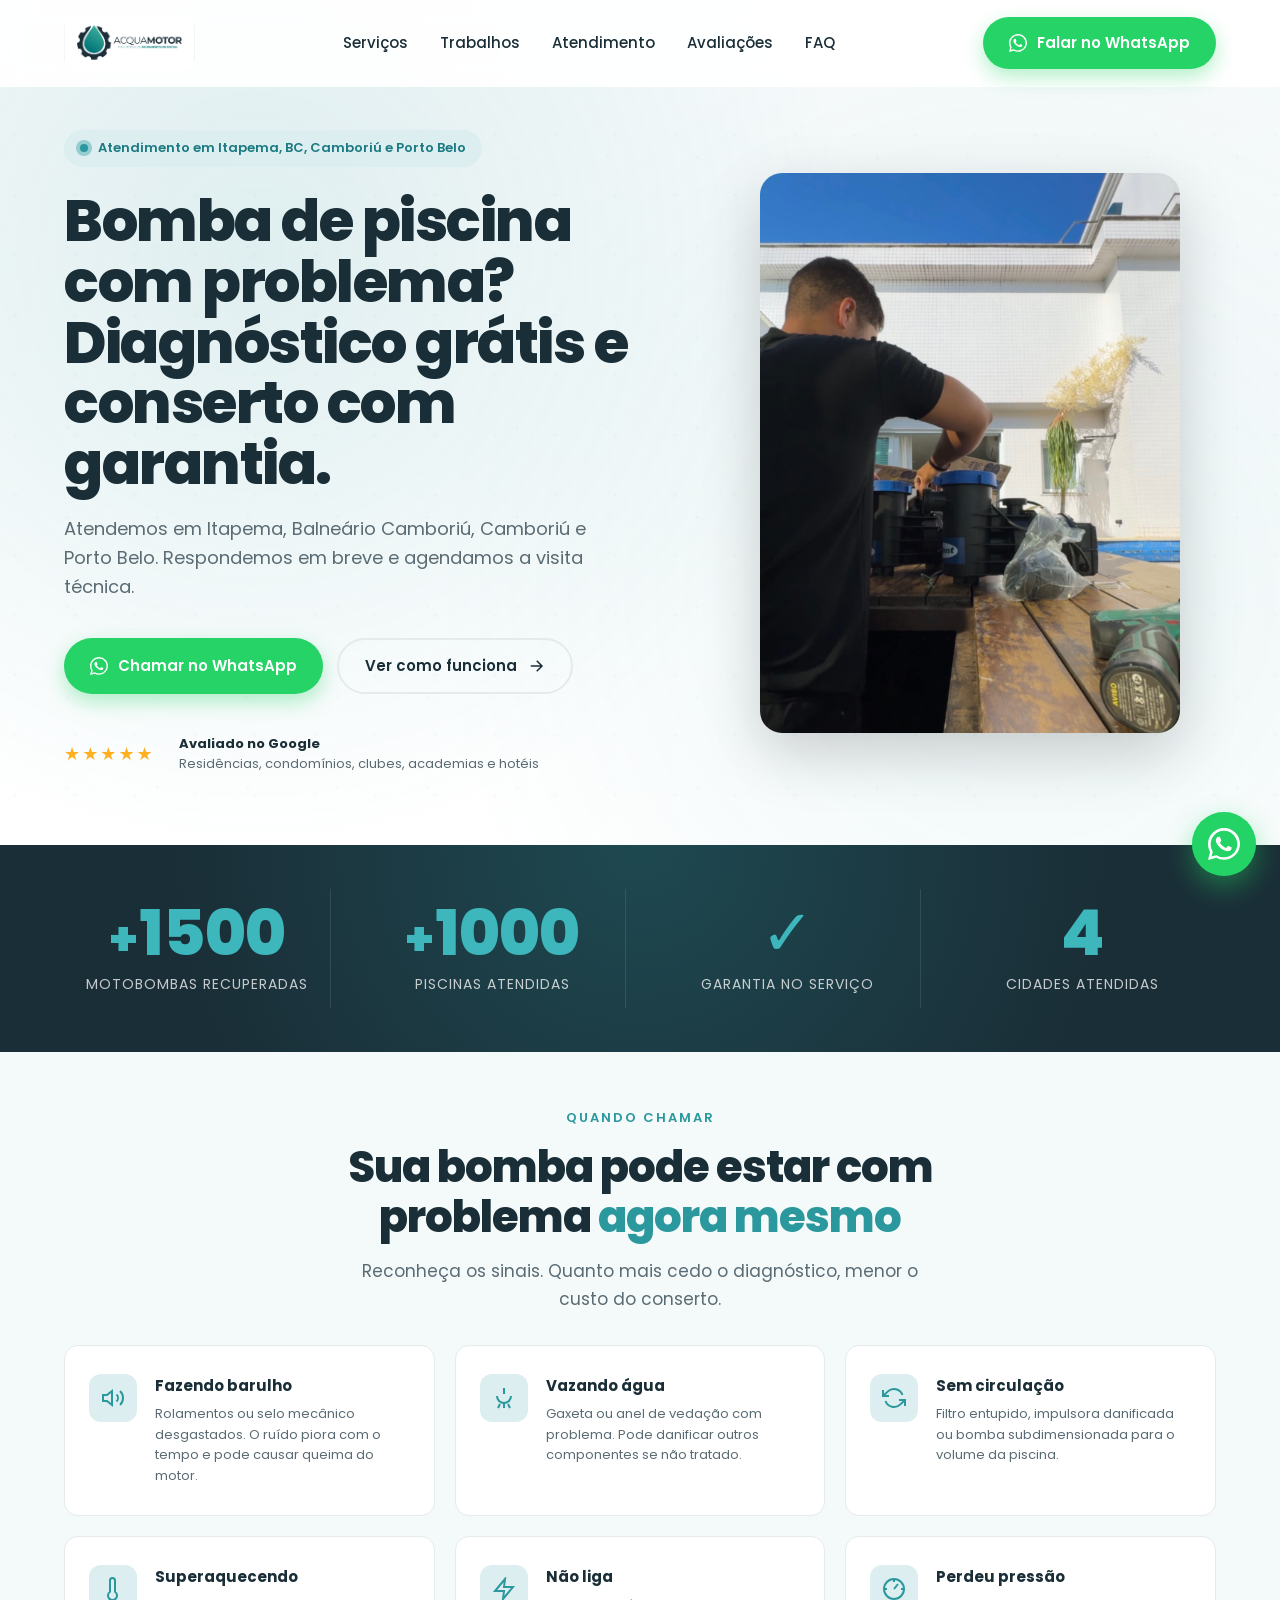
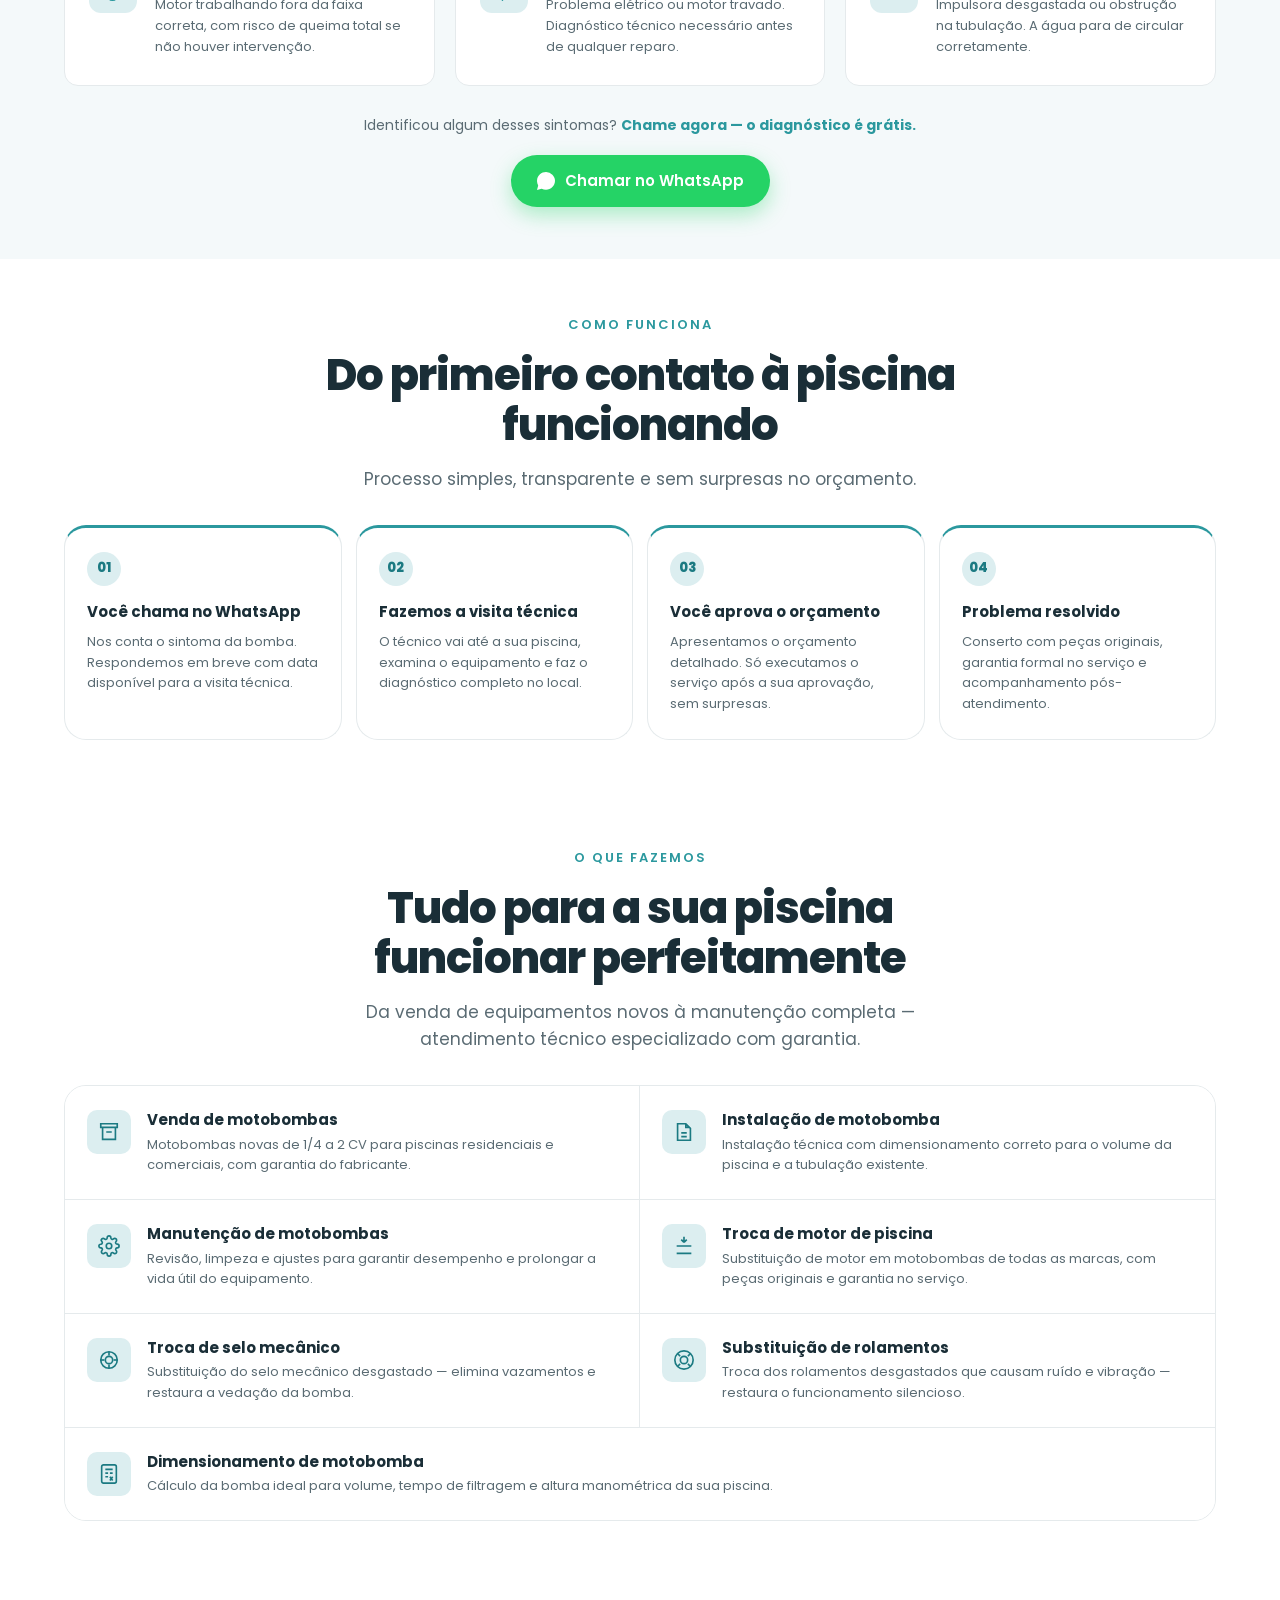
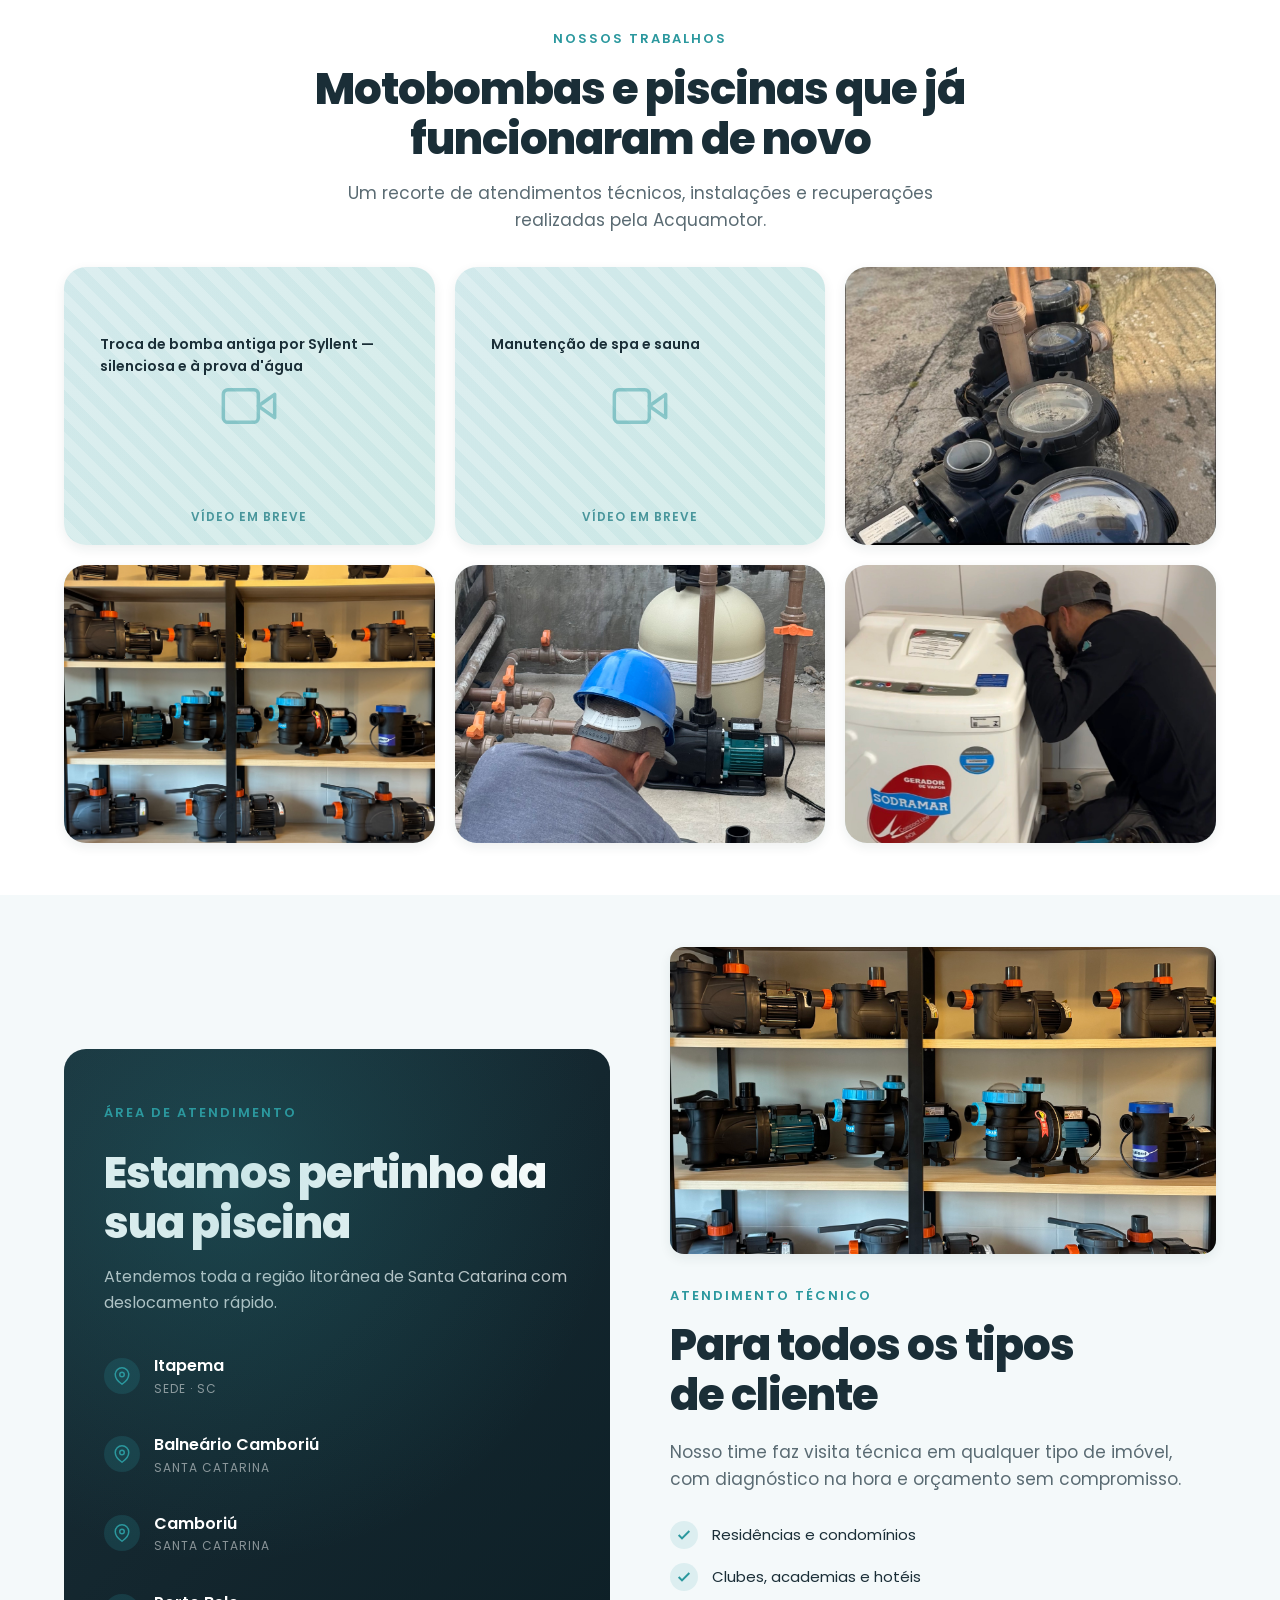
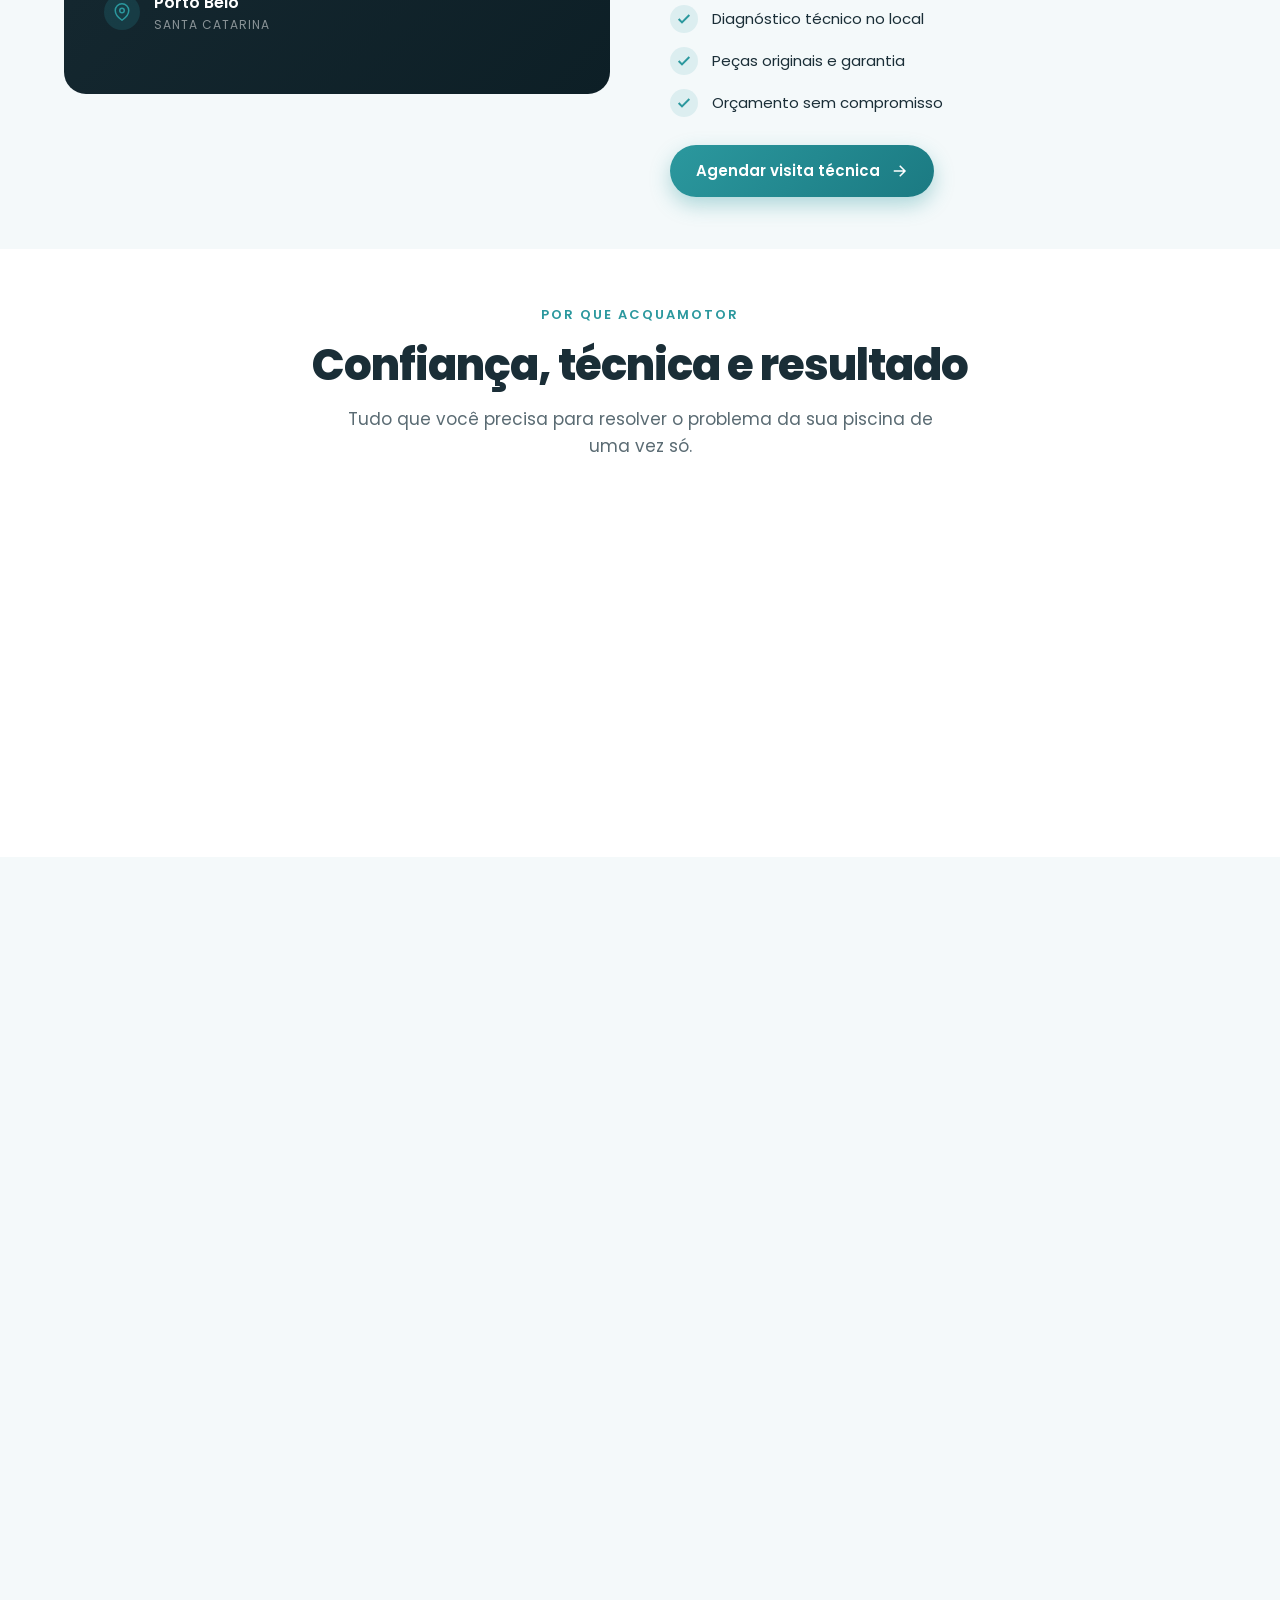
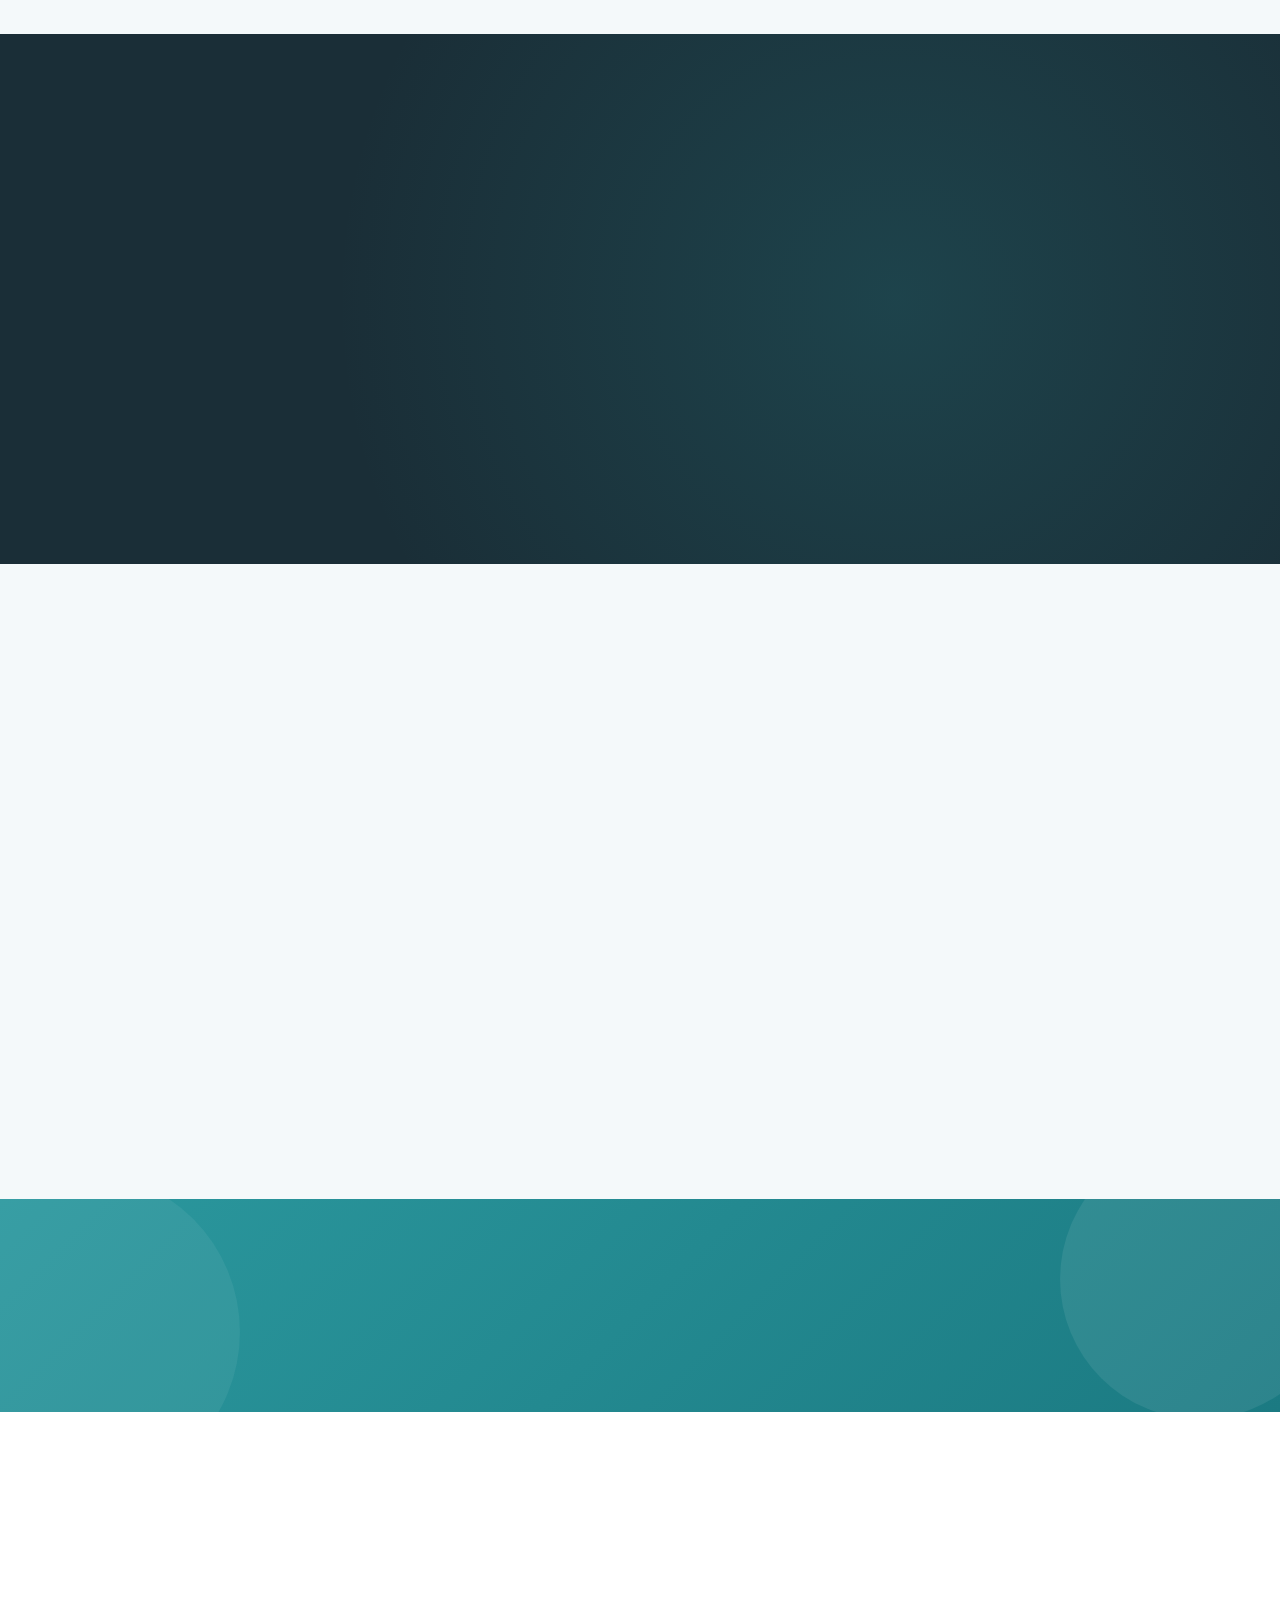
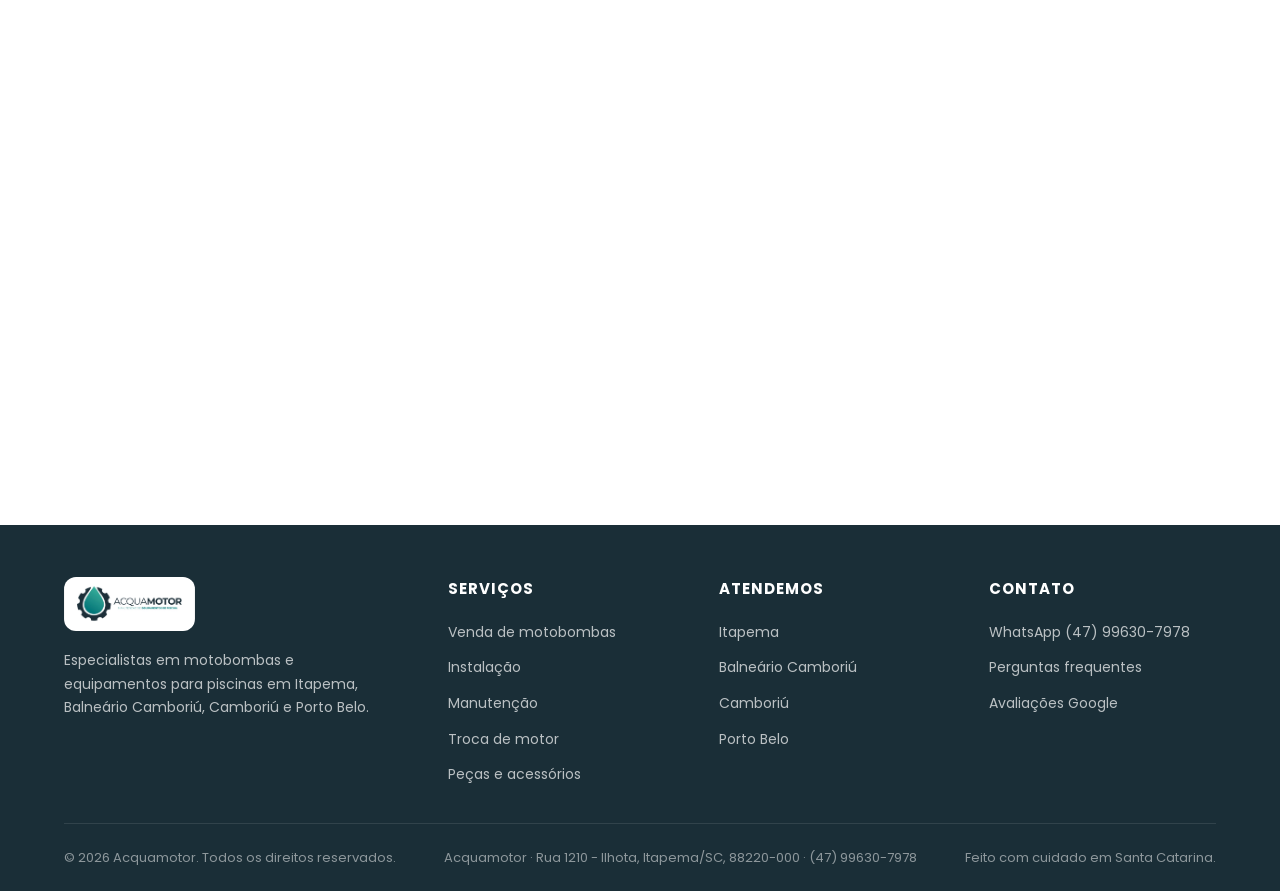
==== commit d546aaca: "fix: corrige consistência de marca nas 4 páginas - JSON-LD streetAddress: "Bairro Ilhota" → "Rua 121" ====
--- a/index.html
+++ b/index.html
@@ -68,7 +68,7 @@
   "priceRange": "$$",
   "address": {
     "@type": "PostalAddress",
-    "streetAddress": "Bairro Ilhota",
+    "streetAddress": "Rua 1210 - Ilhota",
     "addressLocality": "Itapema",
     "addressRegion": "SC",
     "postalCode": "88220-000",
@@ -2616,7 +2616,8 @@
     </div>
 
     <div class="footer-bottom">
-      <div>© <span id="year"></span> Acquamotor · Manutenção de Equipamentos de Piscina. Todos os direitos reservados.</div>
+      <div>© <span id="year"></span> Acquamotor. Todos os direitos reservados.</div>
+      <div>Acquamotor · Rua 1210 - Ilhota, Itapema/SC, 88220-000 · (47) 99630-7978</div>
       <div>Feito com cuidado em Santa Catarina.</div>
     </div>
   </div>
